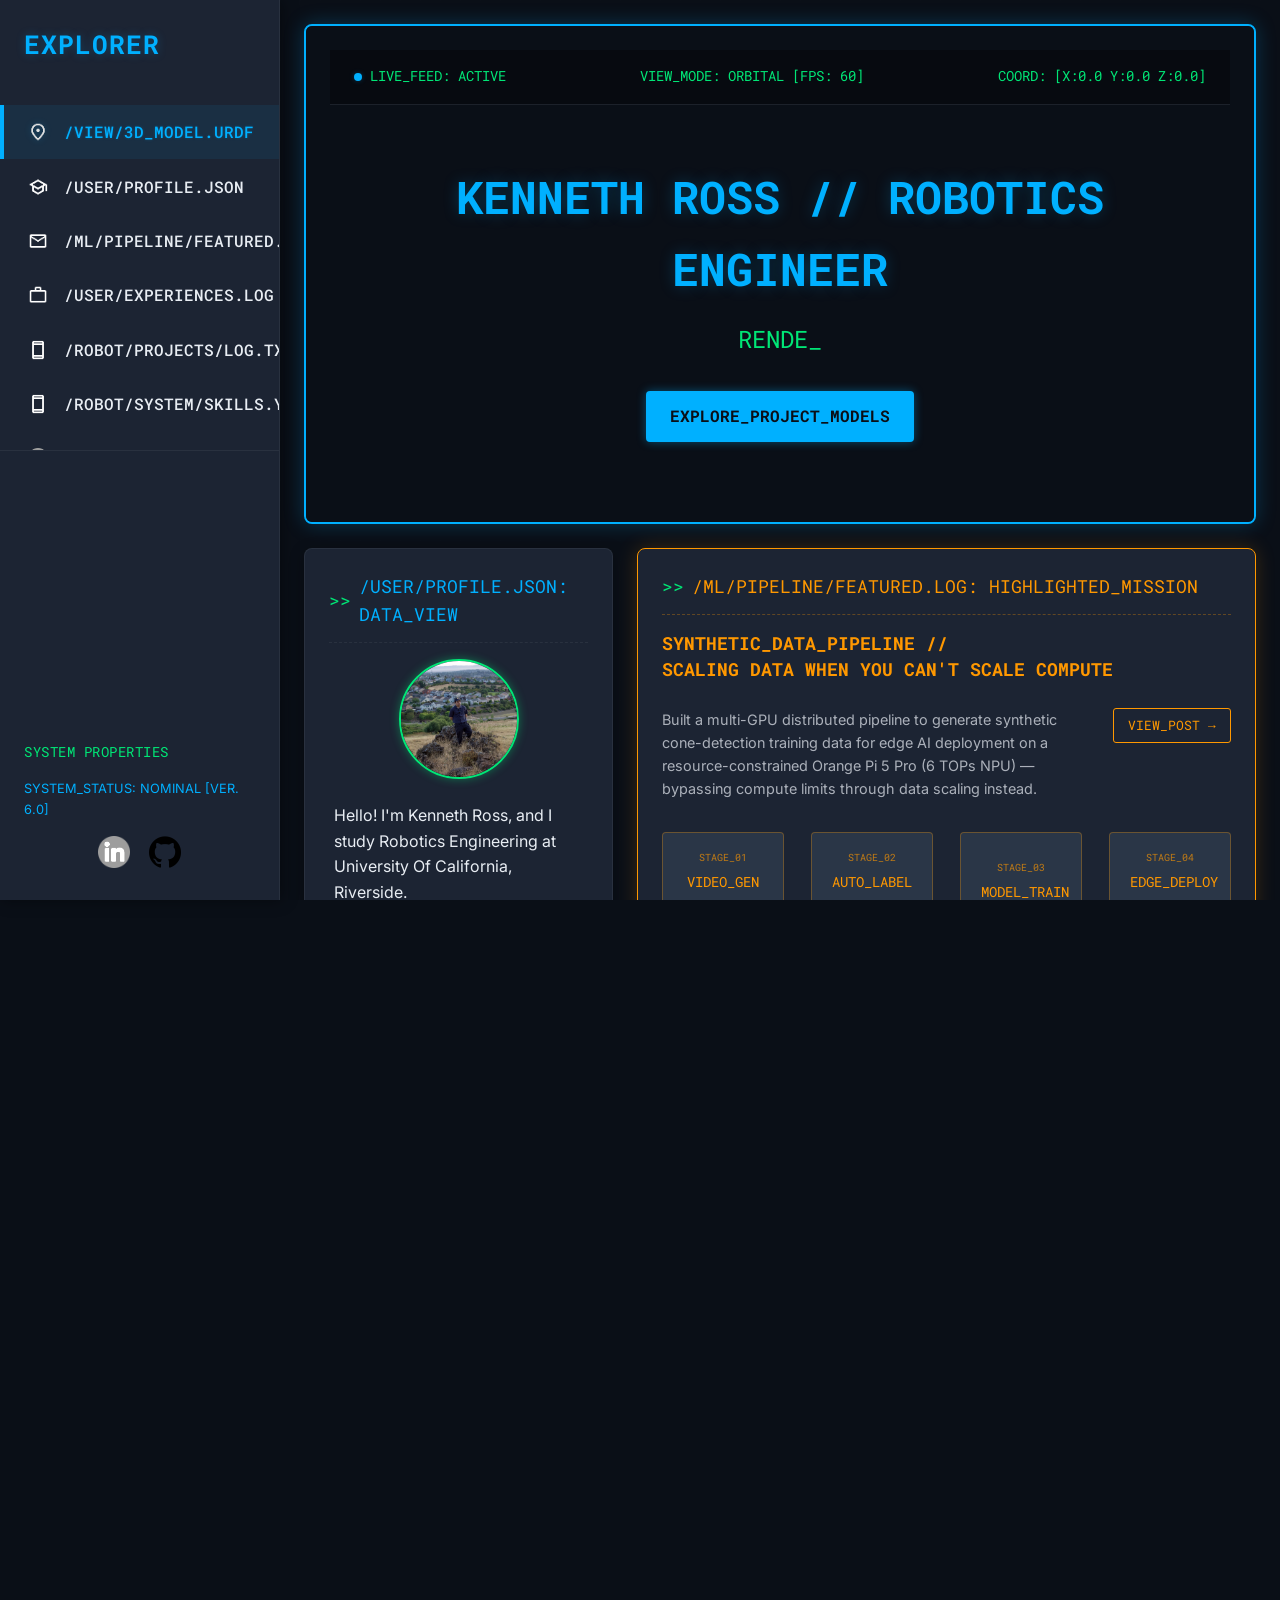
==== index.html @ e35c35bb "Added featured section" ====
<!DOCTYPE html>
<html lang="en">
<head>
    <meta charset="UTF-8">
    <meta name="viewport" content="width=device-width, initial-scale=1.0">
    <title>Kenneth Ross - Robotics Dashboard v7 (Refined Sidebar & Layout)</title>
    <link href="https://fonts.googleapis.com/css2?family=Inter:wght@300;400;500;600;700&family=Roboto+Mono:wght@400;700&display=swap" rel="stylesheet">
    <style>
        /* Modern CSS Reset */
        *, *::before, *::after {
            box-sizing: border-box;
            margin: 0;
            padding: 0;
        }

        /* Variables for Theme 7: Refined Robotics Visualization Dashboard */
        :root {
            --bg-primary: #0A0F17; /* Very dark blue-gray */
            --bg-secondary: #1C2433; /* Darker panel background */
            --bg-tertiary: #2A3647; /* Lighter panel background, for nested elements */
            --text-light: #E8EDF3; /* Off-white for general text */
            --accent-blue: #00B0FF; /* Bright blue for primary highlights (data, active) */
            --accent-green: #00E676; /* Bright green for secondary highlights (headers, links) */
            --accent-orange: #FF9800; /* Orange for warnings/attention */
            --border-color: rgba(61, 68, 80, 0.4); /* Subtle border */
            --shadow-glow-blue: rgba(0, 176, 255, 0.25); /* Blue glow for interactivity */
            --shadow-glow-green: rgba(0, 230, 118, 0.25); /* Green glow */
            --font-display: 'Roboto Mono', monospace;
            --font-body: 'Inter', sans-serif;
            --transition-speed: 0.3s ease-out;
        }

        html, body {
            margin: 0;
            padding: 0;
            height: 100%;
            overflow-x: hidden;
            scroll-behavior: smooth;
        }

        body {
            font-family: var(--font-body);
            line-height: 1.6;
            color: var(--text-light);
            background-color: var(--bg-primary);
            display: flex;
            min-height: 100vh;
            position: relative;
            font-size: 16px;
        }
        body::before { /* Background grid/noise */
            content: '';
            position: fixed;
            top: 0; left: 0; right: 0; bottom: 0;
            background-image:
                linear-gradient(to right, var(--border-color) 1px, transparent 1px),
                linear-gradient(to bottom, var(--border-color) 1px, transparent 1px);
            background-size: 20px 20px;
            opacity: 0.05;
            pointer-events: none;
            z-index: -1;
        }

        a {
            text-decoration: none;
            color: var(--accent-green); /* Links start green now */
            transition: var(--transition-speed);
        }

        a:hover {
            color: var(--accent-blue); /* Hover to blue */
            text-shadow: 0 0 5px var(--shadow-glow-blue);
        }

        /* Dashboard Layout */
        .dashboard-layout {
            display: grid;
            grid-template-columns: 280px 1fr; /* Sidebar fixed, main content flexible */
            grid-template-rows: 1fr;
            width: 100%;
            min-height: 100vh;
        }

        /* Sidebar - File Explorer / Navigation */
        .dashboard-sidebar {
            background-color: var(--bg-secondary);
            border-right: 1px solid var(--border-color);
            padding: 0;
            display: flex;
            flex-direction: column;
            position: fixed; /* Changed to fixed for persistence */
            top: 0;
            bottom: 0; /* Extends to full height */
            left: 0;
            width: 280px; /* Fixed width */
            z-index: 10;
            box-shadow: 2px 0 15px rgba(0,0,0,0.4);
        }

        .sidebar-section {
            padding: 1.5rem 0; /* Apply padding to sections */
            display: flex; /* Ensure inner content is also flex for vertical distribution */
            flex-direction: column;
        }

        .explorer-menu {
            flex: 1; /* Takes 50% height */
            overflow-y: auto; /* Allows scrolling for explorer content */
        }

        .properties-menu {
            flex: 1; /* Takes 50% height */
            overflow-y: auto; /* Allows scrolling for properties content */
            border-top: 1px solid var(--border-color); /* Separator between sections */
            justify-content: flex-end; /* Push content to bottom of its half */
        }


        .sidebar-header {
            text-align: left;
            margin-bottom: 2.5rem;
            padding: 0 1.5rem;
        }
        .sidebar-header .logo {
            font-family: var(--font-display);
            font-size: 1.6rem;
            font-weight: 700;
            color: var(--accent-blue); /* Logo is blue */
            text-shadow: 0 0 10px var(--shadow-glow-blue);
            letter-spacing: 1px;
            display: block;
        }

        .sidebar-nav ul {
            list-style: none;
            padding: 0;
            margin: 0;
        }
        .sidebar-nav a {
            display: flex;
            align-items: center;
            padding: 0.9rem 1.5rem;
            color: var(--text-light);
            font-family: var(--font-display); /* Use mono for file paths */
            font-weight: 500;
            border-left: 4px solid transparent;
            transition: var(--transition-speed);
            gap: 1rem;
            text-transform: uppercase;
        }
        .sidebar-nav a .icon {
            width: 20px;
            height: 20px;
            filter: grayscale(100%) brightness(1.5);
            transition: var(--transition-speed);
        }
        .sidebar-nav a:hover, .sidebar-nav a.active {
            background-color: rgba(0, 176, 255, 0.08); /* Blue background on active/hover */
            border-left-color: var(--accent-blue); /* Blue border */
            color: var(--accent-blue); /* Blue text */
            text-shadow: 0 0 3px var(--shadow-glow-blue);
        }
        .sidebar-nav a:hover .icon, .sidebar-nav a.active .icon {
            filter: grayscale(0%) brightness(1) drop-shadow(0 0 3px var(--shadow-glow-blue));
        }

        .properties-menu .menu-title {
            font-family: var(--font-display);
            font-size: 0.9rem;
            color: var(--accent-green);
            padding: 0 1.5rem 1rem;
            text-transform: uppercase;
            letter-spacing: 0.5px;
        }

        .properties-menu .status {
            font-size: 0.8rem;
            color: var(--accent-blue); /* Status blue */
            margin-bottom: 1rem;
            text-transform: uppercase;
            padding: 0 1.5rem;
        }
        .properties-menu .social-links {
            display: flex;
            justify-content: center;
            gap: 1.2rem;
        }
        .properties-menu .social-links img {
            width: 32px;
            height: 32px;
            filter: grayscale(100%) brightness(1.5);
            transition: var(--transition-speed);
        }
        .properties-menu .social-links a:hover img {
            filter: grayscale(0%) brightness(1.2) drop-shadow(0 0 5px var(--shadow-glow-blue));
            transform: scale(1.1);
        }

        /* Main Content Area - Visualization Panels */
        .dashboard-main {
            grid-column: 2 / -1;
            padding: 1.5rem;
            display: grid;
            gap: 1.5rem;
            grid-template-columns: 1fr; /* Flexible panel layout */
            align-content: start; /* Align content to the top */
        }

        .dashboard-main > .panel { /* Ensure all direct child panels span full width */
            grid-column: 1 / -1;
        }

        .panel {
            background-color: var(--bg-secondary);
            border: 1px solid var(--border-color);
            border-radius: 8px;
            padding: 1.5rem;
            box-shadow: 0 4px 15px rgba(0,0,0,0.3);
            position: relative;
            overflow: hidden;
            display: flex;
            flex-direction: column;
            opacity: 0; /* For scroll-in animation */
            transform: translateY(20px); /* For scroll-in animation */
            transition: opacity 0.6s var(--transition-speed), transform 0.6s var(--transition-speed);
        }
        .panel.visible {
            opacity: 1;
            transform: translateY(0);
        }

        .panel-header {
            font-family: var(--font-display);
            font-size: 1.1rem;
            color: var(--accent-blue); /* Panel headers are blue */
            margin-bottom: 1rem;
            border-bottom: 1px dashed var(--border-color);
            padding-bottom: 0.8rem;
            display: flex;
            align-items: center;
            gap: 0.5rem;
            text-transform: uppercase;
        }
        .panel-header::before {
            content: '>>'; /* Or some other symbol */
            color: var(--accent-green); /* Icon before header is green */
        }
        .project-grid-panel .panel-header {
            margin-bottom: 2.5rem; /* Larger bottom margin for active_missions */
        }

        /* 3D View Hero Panel */
        .hero-3d-view {
            grid-column: 1 / -1; /* Span full width */
            min-height: 500px;
            background-color: var(--bg-primary);
            border: 2px solid var(--accent-blue); /* Blue border for hero */
            box-shadow: 0 0 20px var(--shadow-glow-blue); /* Blue glow for hero */
            position: relative;
            display: flex;
            flex-direction: column;
            justify-content: space-between; /* Push controls to top/bottom */
            background-image: url('https://via.placeholder.com/1200x500/0A0F17/00B0FF?text=3D+ROBOT+MODEL+OR+POINT+CLOUD+VISUALIZATION'); /* Placeholder 3D image with blue accent */
            background-size: cover;
            background-position: center;
            overflow: hidden;
        }
        .hero-3d-view::before { /* Overlay to darken image */
            content: '';
            position: absolute;
            inset: 0;
            background: linear-gradient(to bottom, rgba(10,15,23,0.8), rgba(10,15,23,0.3), rgba(10,15,23,0.8));
            z-index: 1;
        }

        .view-controls {
            z-index: 2;
            display: flex;
            justify-content: space-between;
            flex-wrap: wrap;
            padding: 1rem 1.5rem;
            font-family: var(--font-display);
            color: var(--accent-green); /* View controls status text is green */
            font-size: 0.85rem;
            background-color: rgba(0,0,0,0.3);
            border-bottom: 1px solid var(--border-color);
        }
        .view-controls span {
            display: flex;
            align-items: center;
            gap: 0.5rem;
        }
        .view-controls .status-indicator {
            width: 8px;
            height: 8px;
            border-radius: 50%;
            background-color: var(--accent-blue); /* Status indicator dot is blue */
            box-shadow: 0 0 5px var(--shadow-glow-blue);
        }

        .view-main-area {
            z-index: 2;
            flex-grow: 1;
            display: flex;
            flex-direction: column;
            justify-content: center;
            align-items: center;
            text-align: center;
            padding: 0 2rem;
        }
        .view-main-area h1 {
            font-family: var(--font-display);
            font-size: 2.8rem;
            color: var(--accent-blue); /* Hero title is blue */
            margin-bottom: 1rem;
            text-shadow: 0 0 15px var(--shadow-glow-blue);
            overflow: hidden;
        }
        .view-main-area .typewriter-text {
            font-family: var(--font-display);
            font-size: 1.5rem;
            color: var(--accent-green); /* Typewriter text is green */
            min-height: 1.5em;
            display: inline-block;
            margin-bottom: 2rem;
        }
        .view-main-area .typewriter-text::after {
            content: '_';
            animation: blinkCaret 0.8s step-end infinite;
        }
        @keyframes blinkCaret {
            from, to { opacity: 1; }
            50% { opacity: 0; }
        }
        .view-main-area .cta-button {
            display: inline-block;
            padding: 0.8rem 1.5rem;
            background-color: var(--accent-blue); /* CTA button is blue */
            color: var(--bg-primary);
            border-radius: 4px;
            font-family: var(--font-display);
            font-weight: 700;
            transition: var(--transition-speed);
            box-shadow: 0 0 10px rgba(0, 176, 255, 0.4);
        }
        .view-main-area .cta-button:hover {
            background-color: var(--accent-green); /* CTA hover to green */
            color: var(--text-light);
            box-shadow: 0 0 15px var(--shadow-glow-green);
            transform: translateY(-3px);
        }

        /* About Panel & About Media Panel */
        .about-grid-container {
            grid-column: 1 / -1; /* Span full width for the container */
            display: grid;
            grid-template-columns: 1fr 2fr; /* Two columns */
            gap: 1.5rem;
        }

        #about {
            /* Revert width for about card */
            grid-column: auto;
        }
        #about .about-content {
            display: flex;
            flex-direction: column; /* Stack for responsive design */
            gap: 1.5rem;
            flex-grow: 1;
        }
        #about .about-text p {
            margin-bottom: 0.8rem;
            margin-left: 0.3rem;
            margin-right: 0.3rem;
            color: var(--text-light);
        }
        #about .profile-image-container {
            width: 120px;
            height: 120px;
            border-radius: 50%;
            overflow: hidden;
            border: 2px solid var(--accent-green); /* Profile image border green */
            box-shadow: 0 0 10px rgba(0, 230, 118, 0.4); /* Profile image shadow green */
            margin: 0 auto; /* Center image */
            flex-shrink: 0;
        }
        #about .profile-image-container img {
            width: 100%;
            height: 100%;
            object-fit: cover;
            filter: grayscale(20%);
        }



        /* Projects Panel */
        .project-grid-panel {
            grid-column: 1 / -1; /* Span full width */
            padding-bottom: 0; /* Adjust for internal padding of cards */
        }
        .projects-grid {
            display: grid;
            grid-template-columns: repeat(auto-fit, minmax(280px, 1fr));
            gap: 1rem;
            flex-grow: 1;
        }
        .project-card {
            background-color: var(--bg-tertiary);
            border: 1px solid var(--border-color);
            border-radius: 6px;
            overflow: hidden;
            transition: var(--transition-speed);
            box-shadow: 0 2px 10px rgba(0,0,0,0.2);
            display: flex;
            flex-direction: column;
        }
        .project-card:hover {
            border-color: var(--accent-blue); /* Project card hover border blue */
            box-shadow: 0 0 12px var(--shadow-glow-blue); /* Project card hover shadow blue */
            transform: translateY(-4px);
            background-color: rgba(0, 176, 255, 0.05); /* Project card hover bg blue */
        }
        .project-card-image {
            height: 160px;
            overflow: hidden;
            border-bottom: 1px solid var(--border-color);
        }
        .project-card-image img {
            width: 100%;
            height: 100%;
            object-fit: cover;
            filter: brightness(80%) grayscale(60%);
            transition: var(--transition-speed);
        }
        .project-card:hover .project-card-image img {
            filter: brightness(100%) grayscale(0%);
            transform: scale(1.08);
        }
        .project-card-info {
            padding: 1rem;
            flex-grow: 1;
            display: flex;
            flex-direction: column;
        }
        .project-card-info h3 {
            font-family: var(--font-display);
            font-size: 1rem;
            color: var(--accent-blue); /* Project card title blue */
            margin-bottom: 0.4rem;
        }
        .project-card-info h4 {
            font-size: 0.8rem;
            color: var(--accent-green); /* Project card subtitle green */
            margin-bottom: 0.8rem;
        }
        .project-card-info p {
            font-size: 0.9rem;
            color: var(--text-light);
            flex-grow: 1;
            margin-bottom: 1rem;
        }
        .project-card-link {
            font-family: var(--font-display);
            color: var(--accent-blue); /* Project card link blue */
            align-self: flex-start;
            display: flex;
            align-items: center;
            gap: 0.3em;
            font-size: 0.9rem;
        }
        .project-card-link::after {
            content: '>';
            opacity: 0;
            transition: var(--transition-speed);
        }
        .project-card-link:hover::after {
            opacity: 1;
            transform: translateX(3px);
        }

        /* Skills Panel */
        .skills-grid {
            display: grid;
            grid-template-columns: repeat(auto-fit, minmax(90px, 1fr));
            gap: 0.8rem;
            justify-items: center;
            text-align: center;
        }
        .skill-widget {
            background-color: var(--bg-tertiary);
            border: 1px solid var(--border-color);
            border-radius: 5px;
            padding: 0.8rem 0.5rem;
            transition: var(--transition-speed);
            display: flex;
            flex-direction: column;
            align-items: center;
            justify-content: center;
            width: 100%;
            height: 100px;
        }
        .skill-widget:hover {
            border-color: var(--accent-blue); /* Skill widget hover border blue */
            box-shadow: 0 0 8px var(--shadow-glow-blue); /* Skill widget hover shadow blue */
            transform: translateY(-2px);
            background-color: rgba(0, 176, 255, 0.05); /* Skill widget hover bg blue */
        }
        .skill-widget-icon {
            width: 45px;
            height: 45px;
            object-fit: contain;
            filter: grayscale(80%) brightness(1.5);
            transition: var(--transition-speed);
            margin-bottom: 0.4rem;
        }
        .skill-widget:hover .skill-widget-icon {
            filter: grayscale(0%) brightness(1) drop-shadow(0 0 4px var(--shadow-glow-blue));
            transform: scale(1.1);
        }
        .skill-widget-name {
            font-family: var(--font-display);
            font-size: 0.75rem;
            color: var(--text-light);
            white-space: nowrap;
            overflow: hidden;
            text-overflow: ellipsis;
        }
        .skill-widget:hover .skill-widget-name {
            color: var(--accent-blue); /* Skill widget name blue */
        }

        /* Experiences Section */
        #experiences ul {
            list-style: none;
            padding-left: 1.5rem; /* Indent for list items */
        }
        #experiences li {
            margin-bottom: 1rem;
            position: relative;
            color: var(--text-light);
        }
        #experiences li::before {
            content: '-';
            color: var(--accent-green);
            position: absolute;
            left: -1.5rem;
        }
        #experiences h3 {
            font-family: var(--font-display);
            color: var(--accent-blue);
            font-size: 1rem;
            margin-bottom: 0.2rem;
        }
        #experiences h4 {
            font-family: var(--font-body);
            color: var(--accent-green);
            font-size: 0.9rem;
            font-weight: 500;
            margin-bottom: 0.5rem;
        }
        #experiences p {
            font-size: 0.9rem;
        }


        /* Contact Panel */
        .contact-info-panel {
            grid-column: 1 / -1; /* Span full width */
        }
        .contact-data-grid {
            display: grid;
            grid-template-columns: repeat(auto-fit, minmax(280px, 1fr));
            gap: 1.5rem;
        }
        .contact-data-block {
            background-color: var(--bg-tertiary);
            border: 1px solid var(--border-color);
            border-radius: 6px;
            padding: 1.2rem;
            transition: var(--transition-speed);
        }
        .contact-data-block:hover {
            border-color: var(--accent-green); /* Contact data block hover border green */
            box-shadow: 0 0 10px var(--shadow-glow-green); /* Contact data block hover shadow green */
            transform: translateY(-2px);
            background-color: rgba(0, 230, 118, 0.05); /* Contact data block hover bg green */
        }
        .contact-data-block h3 {
            font-family: var(--font-display);
            color: var(--accent-green); /* Contact data block title green */
            margin-bottom: 1rem;
            font-size: 1rem;
        }
        .contact-data-block p {
            display: flex;
            align-items: center;
            gap: 0.8rem;
            margin-bottom: 0.6rem;
            font-size: 0.9rem;
            color: var(--text-light);
        }
        .contact-data-block p img {
            width: 18px;
            height: 18px;
            filter: grayscale(100%) brightness(1.8);
        }
        .contact-data-block a {
            color: var(--accent-blue); /* Contact data block link blue */
        }
        .contact-data-block a:hover {
            color: var(--accent-green); /* Contact data block link hover green */
        }

        /* Featured ML Pipeline Section */
        .featured-panel {
            border-color: var(--accent-orange);
            box-shadow: 0 0 20px rgba(255, 152, 0, 0.2);
        }
        .featured-panel .panel-header {
            color: var(--accent-orange);
            border-bottom-color: rgba(255, 152, 0, 0.3);
        }
        .featured-headline {
            display: flex;
            justify-content: space-between;
            align-items: flex-start;
            gap: 1.5rem;
            margin-bottom: 2rem;
            flex-wrap: wrap;
        }
        .featured-headline h2 {
            font-family: var(--font-display);
            color: var(--accent-orange);
            font-size: 1.1rem;
            line-height: 1.5;
            flex: 1;
            min-width: 200px;
        }
        .featured-headline p {
            font-size: 0.9rem;
            color: rgba(232, 237, 243, 0.7);
            flex: 2;
            min-width: 200px;
        }
        .featured-link {
            font-family: var(--font-display);
            font-size: 0.8rem;
            color: var(--accent-orange);
            border: 1px solid var(--accent-orange);
            padding: 0.4rem 0.9rem;
            border-radius: 3px;
            white-space: nowrap;
            align-self: flex-start;
            transition: var(--transition-speed);
        }
        .featured-link:hover {
            background-color: rgba(255, 152, 0, 0.1);
            color: var(--accent-orange);
            box-shadow: 0 0 8px rgba(255, 152, 0, 0.4);
            text-shadow: none;
        }
        .pipeline-stages {
            display: flex;
            align-items: stretch;
            gap: 0;
            margin-bottom: 2rem;
            overflow-x: auto;
            padding-bottom: 0.5rem;
        }
        .pipeline-stage {
            background-color: var(--bg-tertiary);
            border: 1px solid rgba(255, 152, 0, 0.3);
            border-radius: 4px;
            padding: 1rem 1.2rem;
            flex: 1;
            min-width: 120px;
            text-align: center;
            display: flex;
            flex-direction: column;
            justify-content: center;
        }
        .pipeline-arrow {
            display: flex;
            align-items: center;
        }
        .pipeline-stage-id {
            font-family: var(--font-display);
            font-size: 0.65rem;
            color: var(--accent-orange);
            opacity: 0.7;
            display: block;
            margin-bottom: 0.4rem;
        }
        .pipeline-stage-name {
            font-family: var(--font-display);
            font-size: 0.85rem;
            color: var(--accent-orange);
            display: block;
            margin-bottom: 0.3rem;
        }
        .pipeline-stage-sub {
            font-size: 0.75rem;
            color: rgba(232, 237, 243, 0.55);
        }
        .pipeline-arrow {
            font-family: var(--font-display);
            color: rgba(255, 152, 0, 0.4);
            font-size: 1.2rem;
            padding: 0 0.5rem;
            flex-shrink: 0;
            align-self: center;
        }
        .benchmark-card-image {
            width: 100%;
            aspect-ratio: 16 / 9;
            background-color: var(--bg-primary);
            border: 1px dashed rgba(255, 152, 0, 0.25);
            border-radius: 3px;
            overflow: hidden;
            margin-bottom: 1rem;
            display: flex;
            align-items: center;
            justify-content: center;
        }
        .benchmark-card-image img {
            width: 100%;
            height: 100%;
            object-fit: cover;
        }
        .benchmark-card-image .img-placeholder {
            font-family: var(--font-display);
            font-size: 0.7rem;
            color: rgba(255, 152, 0, 0.3);
        }
        .featured-media {
            margin-top: 1.5rem;
            margin-bottom: 1.5rem;
            border: 1px solid rgba(255, 152, 0, 0.3);
            border-radius: 4px;
            overflow: hidden;
            background-color: var(--bg-primary);
            display: flex;
            align-items: center;
            justify-content: center;
            aspect-ratio: 16 / 9;
        }
        .featured-media img {
            width: 100%;
            height: 100%;
            object-fit: cover;
        }
        .featured-media .img-placeholder {
            font-family: var(--font-display);
            font-size: 0.75rem;
            color: rgba(255, 152, 0, 0.3);
        }
        .benchmark-grid {
            display: grid;
            grid-template-columns: 1fr 1fr;
            gap: 1rem;
        }
        .benchmark-card {
            background-color: var(--bg-tertiary);
            border: 1px solid var(--border-color);
            border-radius: 4px;
            padding: 1.2rem;
        }
        .benchmark-card h4 {
            font-family: var(--font-display);
            font-size: 0.8rem;
            color: var(--accent-green);
            margin-bottom: 1rem;
            padding-bottom: 0.5rem;
            border-bottom: 1px solid var(--border-color);
        }
        .benchmark-stat {
            display: flex;
            justify-content: space-between;
            align-items: center;
            margin-bottom: 0.5rem;
            font-size: 0.85rem;
        }
        .benchmark-stat-label {
            color: rgba(232, 237, 243, 0.6);
            font-size: 0.8rem;
        }
        .benchmark-stat-value {
            font-family: var(--font-display);
            color: var(--accent-blue);
            font-size: 0.85rem;
        }
        .benchmark-stat-value.improved {
            color: var(--accent-green);
        }

        /* Responsive */
        @media (max-width: 992px) {
            .dashboard-layout {
                grid-template-columns: 1fr; /* Stack sidebar and main content */
            }
            .dashboard-sidebar {
                position: relative; /* Revert to relative for small screens */
                height: auto;
                width: 100%;
                border-right: none;
                border-bottom: 1px solid var(--border-color);
                box-shadow: 0 2px 10px rgba(0,0,0,0.3);
                overflow-y: hidden;
            }
            .dashboard-main {
                margin-left: 0; /* Remove offset */
                padding: 1rem;
                grid-template-columns: 1fr; /* Single column for panels */
            }
            .explorer-menu, .properties-menu {
                flex: none; /* Remove flex sizing */
                overflow-y: visible; /* Allow scrolling to propagate to body */
                height: auto;
            }
            .properties-menu {
                border-top: none; /* Remove border when stacked horizontally */
            }

            .sidebar-nav ul {
                display: flex;
                flex-wrap: wrap;
                justify-content: center;
                gap: 0.5rem;
            }
            .sidebar-nav a {
                border-left: none;
                border-bottom: 4px solid transparent;
                padding: 0.7rem 1rem;
            }
            .sidebar-nav a:hover, .sidebar-nav a.active {
                border-left-color: transparent;
                border-bottom-color: var(--accent-blue); /* Blue border on active/hover for responsive */
            }
            .sidebar-header {
                margin-bottom: 1rem;
            }
            .properties-menu {
                padding-top: 0;
            }
            .properties-menu .menu-title {
                display: none; /* Hide title if it clutters */
            }
            .properties-menu .status {
                margin-bottom: 0.5rem;
            }


            .hero-3d-view h1 {
                font-size: 2rem;
            }
            .hero-3d-view .typewriter-text {
                font-size: 1.2rem;
            }
            .project-grid-panel, .contact-info-panel, .about-grid-container {
                grid-column: auto; /* Reset span for small screens */
                grid-template-columns: 1fr; /* Stack columns within about-grid-container */
            }
        }
        @media (max-width: 576px) {
            body {
                font-size: 14px;
            }
            .sidebar-header .logo {
                font-size: 1.4rem;
            }
            .sidebar-nav a {
                font-size: 0.9rem;
                gap: 0.5rem;
            }
            .sidebar-nav a .icon {
                width: 18px;
                height: 18px;
            }
            .hero-3d-view h1 {
                font-size: 1.8rem;
            }
            .hero-3d-view .typewriter-text {
                font-size: 1rem;
            }
            .hero-3d-view .cta-button {
                padding: 0.7rem 1.2rem;
                font-size: 0.9rem;
            }
            .skills-grid {
                grid-template-columns: repeat(auto-fit, minmax(70px, 1fr));
            }
            .skill-widget {
                height: 80px;
                padding: 0.5rem;
            }
            .skill-widget-icon {
                width: 35px;
                height: 35px;
            }
            .skill-widget-name {
                font-size: 0.7rem;
            }
        }
    </style>
</head>
<body>
    <div class="dashboard-layout">
        <aside class="dashboard-sidebar">
            <div class="sidebar-section explorer-menu">
                <div class="sidebar-header">
                    <span class="logo">EXPLORER</span>
                </div>
                <nav class="sidebar-nav">
                    <ul>
                        <li><a href="#overview"><img src="public/icon_location.png" alt="Overview Icon" class="icon">/VIEW/3D_MODEL.URDF</a></li>
                        <li><a href="#about"><img src="public/icon_education.png" alt="Profile Icon" class="icon">/USER/PROFILE.JSON</a></li>
                        <li><a href="#featured"><img src="public/icon_email.png" alt="Featured Icon" class="icon">/ML/PIPELINE/FEATURED.LOG</a></li>
                        <li><a href="#experiences"><img src="public/work_24dp_E3E3E3_FILL0_wght400_GRAD0_opsz24.png" alt="Experiences Icon" class="icon">/USER/EXPERIENCES.LOG</a></li>
                        <li><a href="#projects"><img src="public/icon_phone.png" alt="Projects Icon" class="icon">/ROBOT/PROJECTS/LOG.TXT</a></li>
                        <li><a href="#skills"><img src="public/icon_phone.png" alt="Skills Icon" class="icon">/ROBOT/SYSTEM/SKILLS.YAML</a></li>
                        <li><a href="#contact"><img src="public/logo_linkedin.png" alt="Contact Icon" class="icon">/USER/CONTACT.CFG</a></li>
                    </ul>
                </nav>
            </div>
            <div class="sidebar-section properties-menu">
                <div class="menu-title">System Properties</div>
                <div class="status">SYSTEM_STATUS: NOMINAL [VER. 6.0]</div>
                <div class="social-links">
                    <a href="https://www.linkedin.com/in/kennethsross/" target="_blank" rel="noopener noreferrer">
                        <img src="public/logo_linkedin.png" alt="LinkedIn">
                    </a>
                    <a href="https://github.com/Kenneth-Ross" target="_blank" rel="noopener noreferrer">
                        <img src="public/logo_github.png" alt="GitHub">
                    </a>
                </div>
            </div>
        </aside>

        <main class="dashboard-main">
            <section id="overview" class="panel hero-3d-view">
                <div class="view-controls">
                    <span><span class="status-indicator"></span>LIVE_FEED: ACTIVE</span>
                    <span>VIEW_MODE: ORBITAL [FPS: 60]</span>
                    <span>COORD: [X:0.0 Y:0.0 Z:0.0]</span>
                </div>
                <div class="view-main-area">
                    <h1>KENNETH ROSS // ROBOTICS ENGINEER</h1>
                    <div class="typewriter-text">INITIALIZING 3D SENSOR STREAM...</div>
                    <a href="#projects" class="cta-button">EXPLORE_PROJECT_MODELS</a>
                </div>
            </section>

            <div class="about-grid-container">
                <section id="about" class="panel">
                    <div class="panel-header">/USER/PROFILE.JSON: DATA_VIEW</div>
                    <div class="about-content">
                        <div class="profile-image-container">
                            <img src="public/headshot.jpeg" alt="Kenneth Ross">
                        </div>
                        <div class="about-text">
                            <p>
                                Hello! I'm Kenneth Ross, and I study Robotics Engineering at University Of California, Riverside.
                            </p>
                            <p>
                                I am the newest Systems Lead at Highlander Racing Autonomous, and have previously done a Mixed Reality Full-Stack Software Internship. 
                                I approach every project with total ownership; between hardware integration, or generative ML pipelines; I've built it end to end.
                            </p>
                            <p>
                                As a Robotics student; my expertise lies in high-level systems design. 
                                Recently, I've been working with synthetic data ML pipelines and autonomous vehicle control systems.
                            </p>
                                
                            <p> 
                                I'm driven by challenges and high-level design. Let's talk.
                            </p>
                        </div>
                    </div>
                </section>
                <section id="featured" class="panel featured-panel">
                    <div class="panel-header">/ML/PIPELINE/FEATURED.LOG: HIGHLIGHTED_MISSION</div>
                    <div class="featured-headline">
                        <div>
                            <h2>SYNTHETIC_DATA_PIPELINE //<br>SCALING DATA WHEN YOU CAN'T SCALE COMPUTE</h2>
                        </div>
                        <p>Built a multi-GPU distributed pipeline to generate synthetic cone-detection training data for edge AI deployment on a resource-constrained Orange Pi 5 Pro (6 TOPs NPU) — bypassing compute limits through data scaling instead.</p>
                        <a href="https://www.linkedin.com/feed/update/urn:li:activity:7430875596823584768/" target="_blank" rel="noopener noreferrer" class="featured-link">VIEW_POST →</a>
                    </div>
                    <div class="pipeline-stages">
                        <div class="pipeline-stage">
                            <span class="pipeline-stage-id">STAGE_01</span>
                            <span class="pipeline-stage-name">VIDEO_GEN</span>
                            <span class="pipeline-stage-sub">Wan2.2-14B<br>Randomized edge-case prompts</span>
                        </div>
                        <div class="pipeline-arrow">→</div>
                        <div class="pipeline-stage">
                            <span class="pipeline-stage-id">STAGE_02</span>
                            <span class="pipeline-stage-name">AUTO_LABEL</span>
                            <span class="pipeline-stage-sub">Meta SAM3<br>Automated cone segmentation</span>
                        </div>
                        <div class="pipeline-arrow">→</div>
                        <div class="pipeline-stage">
                            <span class="pipeline-stage-id">STAGE_03</span>
                            <span class="pipeline-stage-name">MODEL_TRAIN</span>
                            <span class="pipeline-stage-sub">YOLOv11n<br>Dual RTX A5000 GPUs</span>
                        </div>
                        <div class="pipeline-arrow">→</div>
                        <div class="pipeline-stage">
                            <span class="pipeline-stage-id">STAGE_04</span>
                            <span class="pipeline-stage-name">EDGE_DEPLOY</span>
                            <span class="pipeline-stage-sub">Rockchip NPU<br>Orange Pi 5 Pro</span>
                        </div>
                    </div>
                    <div class="benchmark-grid">
                        <div class="benchmark-card">
                            <h4>DATASET_A: 15_VIDEOS [~8HR COMPUTE]</h4>
                            <div class="benchmark-card-image">
                                <img src="public/output_rkopt_15.jpg" alt="Dataset A - 15 Video Model Output">
                            </div>
                            <div class="benchmark-stat">
                                <span class="benchmark-stat-label">INFERENCE_TIME</span>
                                <span class="benchmark-stat-value">52ms (~19 FPS)</span>
                            </div>
                            <div class="benchmark-stat">
                                <span class="benchmark-stat-label">DETECTIONS</span>
                                <span class="benchmark-stat-value">86</span>
                            </div>
                            <div class="benchmark-stat">
                                <span class="benchmark-stat-label">BBOX_ACCURACY</span>
                                <span class="benchmark-stat-value">BASELINE</span>
                            </div>
                        </div>
                        <div class="benchmark-card">
                            <h4>DATASET_B: 100_VIDEOS [50+HR COMPUTE]</h4>
                            <div class="benchmark-card-image">
                                <img src="public/output_rkopt_100.jpg" alt="Dataset B - 100 Video Model Output">
                            </div>
                            <div class="benchmark-stat">
                                <span class="benchmark-stat-label">INFERENCE_TIME</span>
                                <span class="benchmark-stat-value improved">47.1ms (~21 FPS)</span>
                            </div>
                            <div class="benchmark-stat">
                                <span class="benchmark-stat-label">DETECTIONS</span>
                                <span class="benchmark-stat-value">78</span>
                            </div>
                            <div class="benchmark-stat">
                                <span class="benchmark-stat-label">BBOX_ACCURACY</span>
                                <span class="benchmark-stat-value improved">IMPROVED ↑</span>
                            </div>
                        </div>
                    </div>
                    <div class="featured-media">
                        <img src="public/linkedin_post_two.gif" alt="Synthetic Data Pipeline Demo">
                    </div>
                </section>
            </div>

            <section id="experiences" class="panel project-grid-panel">
                <div class="panel-header">/USER/EXPERIENCES.LOG: WORK_AND_PROJECTS</div>
                <div class="experience-list">
                    <ul>
                        <li>
                            <h3>8i | Volumetric Video Capture - Internship</h3>
                            <h4>XR Full-Stack Software Intern (Jul 2025-Sep 2025)</h4>
                            <ul>
                                <li>Analyzed logs and Docker orchestration within AWS product to reverse engineer pipeline and states of different files to expose and diagnose root issues in our processing and compute pipeline.</li>
                                <li>Developed, tested, and shipped timestamp integration for proprietary file formats for synchronization debugging with minimal architectural impact, writing in C++, building in Docker; created scrappy testing tools like a mock server for network commands in Python for test driven development.</li>
                                <li>Collaborated on migration of our sole production build pipeline to a stable, isolated development environment. Virtualized the production server on Proxmox to create a breakable developer clone, implementing version control and automated backup protocols to safeguard production integrity.</li>
                            </ul>
                        </li>
                        <li>
                            <h3>Highlander Racing - Formula SAE</h3>
                            <h4>Autonomous Systems Engineer (Jan 2026-Current)</h4>
                            <ul>
                                <li>Owned the creation of a Synthetic Data Training Pipeline using multi-GPU distributed compute; using WanAI video generation; utilized randomized prompting to produce edge-case driving scenarios, integrated Meta SAM3 for labeling cones, and exported YOLO models for deployment on the Orange Pi's Rockchip NPU.</li>
                                <li>Designing the Autonomous GNC architecture, designing a custom Control Board PCB in Altium to manage high-to-low power step-down and distribute Edge Compute commands via serial, remote commands via ESP-NOW; interfaced a master ESP32 to command a steering CNC motor, braking linear actuator, and digital throttle potentiometer; aiming for low latency, modularity, and rules compliance.</li>
                                <li>Developing the autonomous software stack, architecting a modular ROS system for sensor fusion (IMU, Odometry, vSLAM) and YOLO-based perception; utilized Gazebo for Software-in-the-Loop testing and Foxglove for real-time observability.</li>
                                <li>Responsible for orchestrating and managing project deliverables and timelines for Mechanical, Software, and Electrical Associate Engineers to deliver on the overall vision and architecture of the Autonomous Kart.</li>
                            </ul>
                            <div style="margin-top: 1rem;"></div>
                            <h4 style="color: var(--accent-green);">Autonomous Associate Engineer (Nov 2024-Jan 2026)</h4>
                            <ul>
                                <li>Developed and owned a 3D printer observer Discord application to provide real-time manufacturing oversight via Node.js, MQTT, and FTP, integrating Gemini as a multimodal image-to-confidence inference to automate failure detection; this system enabled immediate error response.</li>
                                <li>Responsible for the mechanical design for our Braking Linear Actuator designed in Solidworks, reverse engineering mounting points on our kart's chassis, and printed on various BambuLab 3D Printers.</li>
                            </ul>
                        </li>
                        <li>
                            <h3>2024 KidWind World Competition</h3>
                            <h4>Design Lead (Sep 2023-May 2024)</h4>
                            <ul>
                                <li>Recipient of the 2024 World Judges Award and 3rd Place Winner of the World Simulation Challenge.</li>
                                <li>Owned the entire CAD assembly of our Wind Turbine housing, gearbox, and Wind Turbine blades; designed in Fusion 360.</li>
                            </ul>
                        </li>
                        <li>
                            <h3>Roblox Freelance Game Developer</h3>
                            <h4>(Jan 2020-Present)</h4>
                            <ul>
                                <li>Designed and implemented core game architecture and systems, including Combat AI and weapons management. Contributed to open-source projects and led the development of a custom fork of an open-source weapons system.</li>
                            </ul>
                        </li>
                    </ul>
                </div>
            </section>


            <section id="projects" class="panel project-grid-panel">
                <div class="panel-header">/ROBOT/PROJECTS/LOG.TXT: ACTIVE_MISSIONS</div>
                <div class="projects-grid">
                    <div class="project-card">
                        <div class="project-card-image">
                            <img src="public/project_nfc.gif" alt="NFC Tag Tool Tracker">
                        </div>
                        <div class="project-card-info">
                            <h3>NFC Tag Tool Tracker</h3>
                            <h4>PROJECT_ID: HLR_PM_001</h4>
                            <p>Developed a tool tracking system using NFC tags, pre-filled forms, and a Google Sheet to keep track of the last user and time of a tool. This instantly improved tool retention and organization.</p>
                            <a href="#" class="project-card-link">VIEW_DATA</a>
                        </div>
                    </div>
                    <div class="project-card">
                        <div class="project-card-image">
                            <img src="public/project_discordapp.gif" alt="BambuLab Printer Discord Application">
                        </div>
                        <div class="project-card-info">
                            <h3>BambuLab Printer Discord Application</h3>
                            <h4>PROJECT_ID: HLR_IT_002</h4>
                            <p>Implemented a Discord Application that improves manufacturing oversight by allowing team members to view current print jobs through live updates, slash command invocation, and automated print failure detection.</p>
                            <a href="#" class="project-card-link">VIEW_DATA</a>
                        </div>
                    </div>
                    <div class="project-card">
                        <div class="project-card-image">
                            <img src="public/project_autonomous_brakes.png" alt="Autonomous Braking Control System">
                        </div>
                        <div class="project-card-info">
                            <h3>Autonomous Braking Control System</h3>
                            <h4>PROJECT_ID: HLR_FSAE_003</h4>
                            <p>Owned full responsibility of Highlander Racing's Autonomous Braking Control System and Mounts. Integrating Radio Control, P.I.D, and Command Line Interface.</p>
                            <a href="#" class="project-card-link">VIEW_DATA</a>
                        </div>
                    </div>
                    <div class="project-card">
                        <div class="project-card-image">
                            <img src="public/project_roboticarm.jpeg" alt="Robotic Arm">
                        </div>
                        <div class="project-card-info">
                            <h3>Robotic Arm</h3>
                            <h4>PROJECT_ID: PERSONAL_004</h4>
                            <p>Further developed CAD ability on Fusion 360 on a systems level project, 3D printing optimizations, and motor control Arduino Integration.</p>
                            <a href="#" class="project-card-link">VIEW_DATA</a>
                        </div>
                    </div>
                    <div class="project-card">
                        <div class="project-card-image">
                            <img src="public/project_kidwind.jpeg" alt="KidWind Energy Competition">
                        </div>
                        <div class="project-card-info">
                            <h3>KidWind Energy Competition</h3>
                            <h4>PROJECT_ID: COMPETITION_005</h4>
                            <p>Led mechanical design for wind turbine blades, gearbox, and chassis. Raised $2500+ dollars through crowdsourcing under extreme budget constraints.</p>
                            <a href="#" class="project-card-link">VIEW_DATA</a>
                        </div>
                    </div>
                    <div class="project-card">
                        <div class="project-card-image">
                            <img src="/api/placeholder/400/320" alt="Roblox Game Development Placeholder">
                        </div>
                        <div class="project-card-info">
                            <h3>Roblox Game Development</h3>
                            <h4>PROJECT_ID: FREELANCE_006</h4>
                            <p>Designed and implemented core game architecture and systems, including Combat AI and weapons management. Contributed to open-source projects and led the development of a custom fork of an open-source weapons system.</p>
                            <a href="#" class="project-card-link">VIEW_DATA</a>
                        </div>
                    </div>
                </div>
            </section>

            <section id="skills" class="panel">
                <div class="panel-header">/ROBOT/SYSTEM/SKILLS.YAML: COMPONENT_LIST</div>
                <div class="skills-grid">
                    <div class="skill-widget">
                        <img src="public/skill_solidworks.png" alt="SolidWorks" class="skill-widget-icon">
                        <span class="skill-widget-name">SolidWorks</span>
                    </div>
                    <div class="skill-widget">
                        <img src="public/skill_fusion360.png" alt="Fusion 360" class="skill-widget-icon">
                        <span class="skill-widget-name">Fusion 360</span>
                    </div>
                    <div class="skill-widget">
                        <img src="public/skill_blender.png" alt="Blender" class="skill-widget-icon">
                        <span class="skill-widget-name">Blender</span>
                    </div>
                    <div class="skill-widget">
                        <img src="public/skill_arduino.png" alt="Arduino" class="skill-widget-icon">
                        <span class="skill-widget-name">Arduino</span>
                    </div>
                    <div class="skill-widget">
                        <img src="public/skill_cpp.png" alt="C++" class="skill-widget-icon">
                        <span class="skill-widget-name">C++</span>
                    </div>
                    <div class="skill-widget">
                        <img src="public/skill_nodejs.png" alt="NodeJS" class="skill-widget-icon">
                        <span class="skill-widget-name">NodeJS</span>
                    </div>
                    <div class="skill-widget">
                        <img src="public/skill_matlab.png" alt="MATLAB" class="skill-widget-icon">
                        <span class="skill-widget-name">MATLAB</span>
                    </div>
                </div>
            </section>

            <section id="contact" class="panel contact-info-panel">
                <div class="panel-header">/USER/CONTACT.CFG: CONNECTION_DATA</div>
                <div class="contact-data-grid">
                    <div class="contact-data-block">
                        <h3>USER_LOCATION_DATA</h3>
                        <p><img src="public/icon_location.png" alt="Location"> Current: Bay Area, CA</p>
                        <p><img src="public/icon_education.png" alt="Education"> School: U.C Riverside</p>
                    </div>
                    <div class="contact-data-block">
                        <h3>NETWORK_IDENTIFIERS</h3>
                        <p><img src="public/logo_linkedin.png" alt="LinkedIn"><a href="https://www.linkedin.com/in/kennethsross/" target="_blank" rel="noopener noreferrer"> LINKEDIN_PROFILE</a></p>
                        <p><img src="public/logo_github.png" alt="GitHub"><a href="https://github.com/Kenneth-Ross" target="_blank" rel="noopener noreferrer"> GITHUB_REPO</a></p>
                    </div>
                </div>
            </section>
        </main>
    </div>

    <script>
        document.addEventListener('DOMContentLoaded', function() {
            const navLinks = document.querySelectorAll('.sidebar-nav a');
            const typewriterElement = document.querySelector('.hero-3d-view .typewriter-text');
            const roles = [
                "RENDERING ROBOT STATE",
                "VISUALIZING SENSOR INPUT",
                "SIMULATING PATH PLANNING",
                "DEBUGGING SYSTEM ALGORITHMS"
            ];
            let currentRoleIndex = 0;
            let currentText = '';
            let isDeleting = false;
            const typingSpeed = 80;
            const deletingSpeed = 40;
            const pauseTime = 1800;

            function typeWriterEffect() {
                if (!typewriterElement) return;

                const role = roles[currentRoleIndex];
                let speed = isDeleting ? deletingSpeed : typingSpeed;

                if (isDeleting) {
                    currentText = role.substring(0, currentText.length - 1);
                } else {
                    currentText = role.substring(0, currentText.length + 1);
                }

                typewriterElement.textContent = currentText;

                if (!isDeleting && currentText === role) {
                    speed = pauseTime;
                    isDeleting = true;
                } else if (isDeleting && currentText === '') {
                    isDeleting = false;
                    currentRoleIndex = (currentRoleIndex + 1) % roles.length;
                    speed = 600; // Pause before typing next role
                }

                setTimeout(typeWriterEffect, speed);
            }

            // Start typewriter after a small delay
            setTimeout(typeWriterEffect, 1000);

            // Section visibility on scroll
            const panels = document.querySelectorAll('.panel');
            const observerOptions = {
                root: null,
                rootMargin: '0px',
                threshold: 0.1 // Trigger when 10% of the panel is visible
            };

            const panelObserver = new IntersectionObserver((entries, observer) => {
                entries.forEach(entry => {
                    if (entry.isIntersecting) {
                        entry.target.classList.add('visible');
                        observer.unobserve(entry.target); // Stop observing once visible
                    }
                });
            }, observerOptions);

            panels.forEach(panel => {
                panelObserver.observe(panel);
            });

            // Smooth scrolling for sidebar navigation and active link highlighting
            const sections = document.querySelectorAll('main section');
            const scrollObserverOptions = {
                root: null,
                rootMargin: '0px',
                threshold: 0.5 // Highlight when 50% of the section is visible
            };

            const scrollObserver = new IntersectionObserver((entries) => {
                entries.forEach(entry => {
                    if (entry.isIntersecting) {
                        navLinks.forEach(link => {
                            link.classList.remove('active');
                            if (link.getAttribute('href') === `#${entry.target.id}`) {
                                link.classList.add('active');
                            }
                        });
                    }
                });
            }, scrollObserverOptions);

            sections.forEach(section => {
                scrollObserver.observe(section);
            });

            navLinks.forEach(link => {
                link.addEventListener('click', function(e) {
                    e.preventDefault();
                    const targetId = this.getAttribute('href').substring(1);
                    const targetSection = document.getElementById(targetId);

                    if (targetSection) {
                        targetSection.scrollIntoView({
                            behavior: 'smooth',
                            block: 'start'
                        });
                    }
                });
            });
        });
    </script>
</body>
</html>
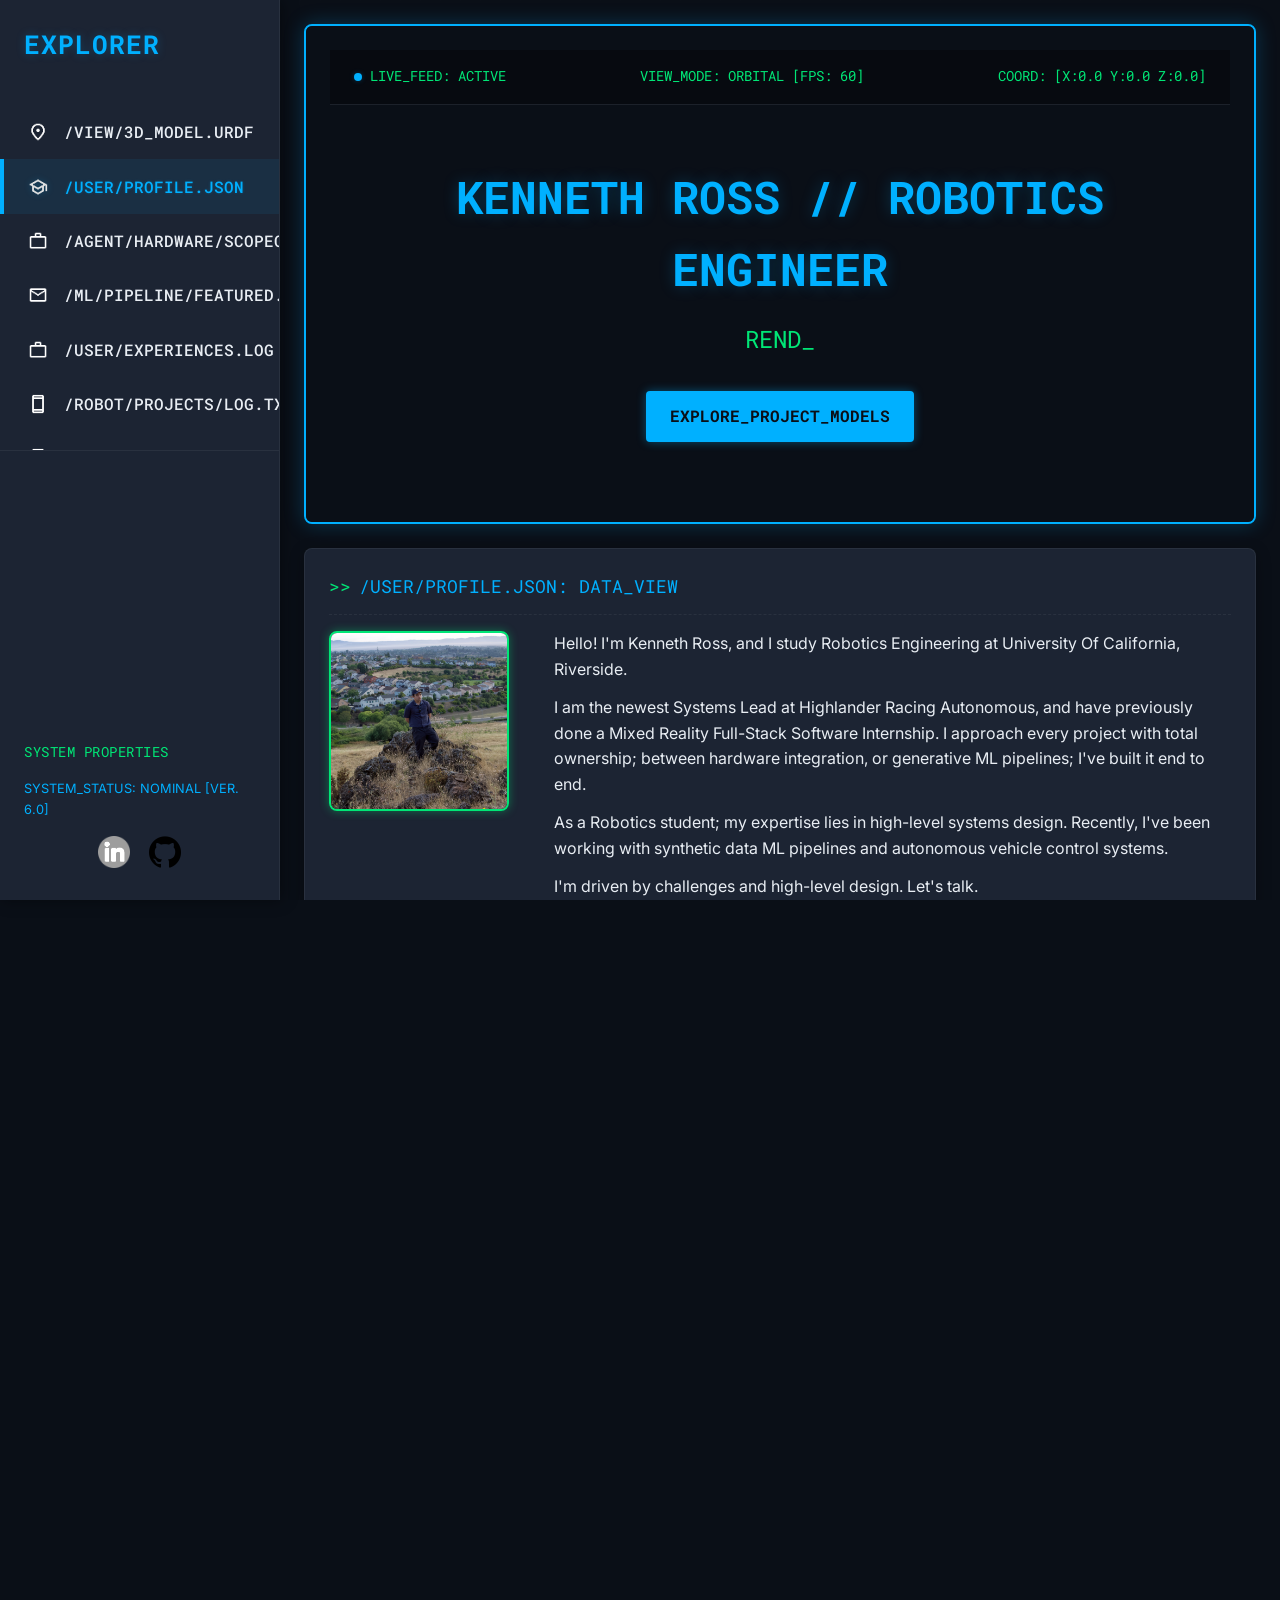
==== commit 4c7e9c4b: "Add Scopecreep project, update experiences, and refine portfolio layout" ====
--- a/index.html
+++ b/index.html
@@ -914,6 +914,7 @@
                     <ul>
                         <li><a href="#overview"><img src="public/icon_location.png" alt="Overview Icon" class="icon">/VIEW/3D_MODEL.URDF</a></li>
                         <li><a href="#about"><img src="public/icon_education.png" alt="Profile Icon" class="icon">/USER/PROFILE.JSON</a></li>
+                        <li><a href="#scopecreep"><img src="public/work_24dp_E3E3E3_FILL0_wght400_GRAD0_opsz24.png" alt="Scopecreep Icon" class="icon">/AGENT/HARDWARE/SCOPECREEP.LOG</a></li>
                         <li><a href="#featured"><img src="public/icon_email.png" alt="Featured Icon" class="icon">/ML/PIPELINE/FEATURED.LOG</a></li>
                         <li><a href="#experiences"><img src="public/work_24dp_E3E3E3_FILL0_wght400_GRAD0_opsz24.png" alt="Experiences Icon" class="icon">/USER/EXPERIENCES.LOG</a></li>
                         <li><a href="#projects"><img src="public/icon_phone.png" alt="Projects Icon" class="icon">/ROBOT/PROJECTS/LOG.TXT</a></li>
@@ -950,114 +951,200 @@
                 </div>
             </section>
 
-            <div class="about-grid-container">
-                <section id="about" class="panel">
-                    <div class="panel-header">/USER/PROFILE.JSON: DATA_VIEW</div>
-                    <div class="about-content">
-                        <div class="profile-image-container">
-                            <img src="public/headshot.jpeg" alt="Kenneth Ross">
-                        </div>
-                        <div class="about-text">
-                            <p>
-                                Hello! I'm Kenneth Ross, and I study Robotics Engineering at University Of California, Riverside.
-                            </p>
-                            <p>
-                                I am the newest Systems Lead at Highlander Racing Autonomous, and have previously done a Mixed Reality Full-Stack Software Internship. 
-                                I approach every project with total ownership; between hardware integration, or generative ML pipelines; I've built it end to end.
-                            </p>
-                            <p>
-                                As a Robotics student; my expertise lies in high-level systems design. 
-                                Recently, I've been working with synthetic data ML pipelines and autonomous vehicle control systems.
-                            </p>
-                                
-                            <p> 
-                                I'm driven by challenges and high-level design. Let's talk.
-                            </p>
-                        </div>
-                    </div>
-                </section>
-                <section id="featured" class="panel featured-panel">
-                    <div class="panel-header">/ML/PIPELINE/FEATURED.LOG: HIGHLIGHTED_MISSION</div>
-                    <div class="featured-headline">
-                        <div>
-                            <h2>SYNTHETIC_DATA_PIPELINE //<br>SCALING DATA WHEN YOU CAN'T SCALE COMPUTE</h2>
-                        </div>
-                        <p>Built a multi-GPU distributed pipeline to generate synthetic cone-detection training data for edge AI deployment on a resource-constrained Orange Pi 5 Pro (6 TOPs NPU) — bypassing compute limits through data scaling instead.</p>
-                        <a href="https://www.linkedin.com/feed/update/urn:li:activity:7430875596823584768/" target="_blank" rel="noopener noreferrer" class="featured-link">VIEW_POST →</a>
-                    </div>
-                    <div class="pipeline-stages">
-                        <div class="pipeline-stage">
-                            <span class="pipeline-stage-id">STAGE_01</span>
-                            <span class="pipeline-stage-name">VIDEO_GEN</span>
-                            <span class="pipeline-stage-sub">Wan2.2-14B<br>Randomized edge-case prompts</span>
-                        </div>
-                        <div class="pipeline-arrow">→</div>
-                        <div class="pipeline-stage">
-                            <span class="pipeline-stage-id">STAGE_02</span>
-                            <span class="pipeline-stage-name">AUTO_LABEL</span>
-                            <span class="pipeline-stage-sub">Meta SAM3<br>Automated cone segmentation</span>
-                        </div>
-                        <div class="pipeline-arrow">→</div>
-                        <div class="pipeline-stage">
-                            <span class="pipeline-stage-id">STAGE_03</span>
-                            <span class="pipeline-stage-name">MODEL_TRAIN</span>
-                            <span class="pipeline-stage-sub">YOLOv11n<br>Dual RTX A5000 GPUs</span>
-                        </div>
-                        <div class="pipeline-arrow">→</div>
-                        <div class="pipeline-stage">
-                            <span class="pipeline-stage-id">STAGE_04</span>
-                            <span class="pipeline-stage-name">EDGE_DEPLOY</span>
-                            <span class="pipeline-stage-sub">Rockchip NPU<br>Orange Pi 5 Pro</span>
-                        </div>
-                    </div>
-                    <div class="benchmark-grid">
-                        <div class="benchmark-card">
-                            <h4>DATASET_A: 15_VIDEOS [~8HR COMPUTE]</h4>
-                            <div class="benchmark-card-image">
-                                <img src="public/output_rkopt_15.jpg" alt="Dataset A - 15 Video Model Output">
-                            </div>
-                            <div class="benchmark-stat">
-                                <span class="benchmark-stat-label">INFERENCE_TIME</span>
-                                <span class="benchmark-stat-value">52ms (~19 FPS)</span>
-                            </div>
-                            <div class="benchmark-stat">
-                                <span class="benchmark-stat-label">DETECTIONS</span>
-                                <span class="benchmark-stat-value">86</span>
-                            </div>
-                            <div class="benchmark-stat">
-                                <span class="benchmark-stat-label">BBOX_ACCURACY</span>
-                                <span class="benchmark-stat-value">BASELINE</span>
-                            </div>
-                        </div>
-                        <div class="benchmark-card">
-                            <h4>DATASET_B: 100_VIDEOS [50+HR COMPUTE]</h4>
-                            <div class="benchmark-card-image">
-                                <img src="public/output_rkopt_100.jpg" alt="Dataset B - 100 Video Model Output">
-                            </div>
-                            <div class="benchmark-stat">
-                                <span class="benchmark-stat-label">INFERENCE_TIME</span>
-                                <span class="benchmark-stat-value improved">47.1ms (~21 FPS)</span>
-                            </div>
-                            <div class="benchmark-stat">
-                                <span class="benchmark-stat-label">DETECTIONS</span>
-                                <span class="benchmark-stat-value">78</span>
-                            </div>
-                            <div class="benchmark-stat">
-                                <span class="benchmark-stat-label">BBOX_ACCURACY</span>
-                                <span class="benchmark-stat-value improved">IMPROVED ↑</span>
-                            </div>
-                        </div>
-                    </div>
-                    <div class="featured-media">
-                        <img src="public/linkedin_post_two.gif" alt="Synthetic Data Pipeline Demo">
-                    </div>
-                </section>
-            </div>
+            <section id="about" class="panel">
+                <div class="panel-header">/USER/PROFILE.JSON: DATA_VIEW</div>
+                <div class="about-content" style="flex-direction: row; align-items: flex-start; gap: 2.5rem;">
+                    <div class="profile-image-container" style="margin: 0; width: 180px; height: 180px; border-radius: 8px;">
+                        <img src="public/headshot.jpeg" alt="Kenneth Ross">
+                    </div>
+                    <div class="about-text" style="flex: 1;">
+                        <p>
+                            Hello! I'm Kenneth Ross, and I study Robotics Engineering at University Of California, Riverside.
+                        </p>
+                        <p>
+                            I am the newest Systems Lead at Highlander Racing Autonomous, and have previously done a Mixed Reality Full-Stack Software Internship. 
+                            I approach every project with total ownership; between hardware integration, or generative ML pipelines; I've built it end to end.
+                        </p>
+                        <p>
+                            As a Robotics student; my expertise lies in high-level systems design. 
+                            Recently, I've been working with synthetic data ML pipelines and autonomous vehicle control systems.
+                        </p>
+                            
+                        <p> 
+                            I'm driven by challenges and high-level design. Let's talk.
+                        </p>
+                    </div>
+                </div>
+            </section>
+
+            <section id="scopecreep" class="panel featured-panel" style="border-color: #D500F9; box-shadow: 0 0 20px rgba(213, 0, 249, 0.2);">
+                <div class="panel-header" style="color: #D500F9; border-bottom-color: rgba(213, 0, 249, 0.3);">/AGENT/HARDWARE/SCOPECREEP.LOG: HACKATHON_WINNER</div>
+                <div class="featured-headline">
+                    <div>
+                        <h2 style="color: #D500F9;">SCOPECREEP //<br>AGENTIC HARDWARE TESTBENCHING</h2>
+                    </div>
+                    <p>Reverse-engineered Altium's proprietary .SchDoc format to feed structured board topology into an LLM. This "Agent-In-Loop" system synthesizes hardware test plans and executes them by driving PSUs and Oscilloscopes via serial protocols, surfacing results directly in a JetBrains IDE plugin.</p>
+                    <a href="https://github.com/BhavikFTW/Scopecreep" target="_blank" rel="noopener noreferrer" class="featured-link" style="color: #D500F9; border-color: #D500F9;">VIEW_PROJECT →</a>
+                </div>
+                <div class="pipeline-stages">
+                    <div class="pipeline-stage" style="border-color: rgba(213, 0, 249, 0.3);">
+                        <span class="pipeline-stage-id" style="color: #D500F9;">STAGE_01</span>
+                        <span class="pipeline-stage-name" style="color: #D500F9;">BINARY_RE</span>
+                        <span class="pipeline-stage-sub">Altium .SchDoc parser<br>Structured Netlist Extraction</span>
+                    </div>
+                    <div class="pipeline-arrow" style="color: rgba(213, 0, 249, 0.4);">→</div>
+                    <div class="pipeline-stage" style="border-color: rgba(213, 0, 249, 0.3);">
+                        <span class="pipeline-stage-id" style="color: #D500F9;">STAGE_02</span>
+                        <span class="pipeline-stage-name" style="color: #D500F9;">LLM_SYNTH</span>
+                        <span class="pipeline-stage-sub">OpenAI Function Calls<br>Test Plan Generation</span>
+                    </div>
+                    <div class="pipeline-arrow" style="color: rgba(213, 0, 249, 0.4);">→</div>
+                    <div class="pipeline-stage" style="border-color: rgba(213, 0, 249, 0.3);">
+                        <span class="pipeline-stage-id" style="color: #D500F9;">STAGE_03</span>
+                        <span class="pipeline-stage-name" style="color: #D500F9;">TOOL_DRIVE</span>
+                        <span class="pipeline-stage-sub">Serial/SCPI Control<br>PSU & Scope Execution</span>
+                    </div>
+                    <div class="pipeline-arrow" style="color: rgba(213, 0, 249, 0.4);">→</div>
+                    <div class="pipeline-stage" style="border-color: rgba(213, 0, 249, 0.3);">
+                        <span class="pipeline-stage-id" style="color: #D500F9;">STAGE_04</span>
+                        <span class="pipeline-stage-name" style="color: #D500F9;">IDE_PLUGIN</span>
+                        <span class="pipeline-stage-sub">Kotlin / JetBrains<br>Real-time PASS/FAIL Verdicts</span>
+                    </div>
+                </div>
+                <div class="benchmark-grid">
+                    <div class="benchmark-card">
+                        <h4>MANUAL_HARDWARE_TESTING [ESTIMATED]</h4>
+                        <div class="benchmark-card-image">
+                            <img src="https://via.placeholder.com/600x400/0A0F17/3D4450?text=MANUAL+PROBING+VISUALIZATION" alt="Manual Probing">
+                        </div>
+                        <div class="benchmark-stat">
+                            <span class="benchmark-stat-label">SETUP_TIME</span>
+                            <span class="benchmark-stat-value">~45 mins</span>
+                        </div>
+                        <div class="benchmark-stat">
+                            <span class="benchmark-stat-label">EXECUTION_LATENCY</span>
+                            <span class="benchmark-stat-value">~2.5 hours</span>
+                        </div>
+                        <div class="benchmark-stat">
+                            <span class="benchmark-stat-label">HUMAN_ERROR_RATE</span>
+                            <span class="benchmark-stat-value">HIGH</span>
+                        </div>
+                    </div>
+                    <div class="benchmark-card">
+                        <h4 style="color: #D500F9;">SCOPECREEP_AGENT_EXECUTION</h4>
+                        <div class="benchmark-card-image" style="border-color: rgba(213, 0, 249, 0.3);">
+                            <img src="https://via.placeholder.com/600x400/0A0F17/D500F9?text=AGENTIC+TESTBENCH+UI" alt="Scopecreep Agent UI">
+                        </div>
+                        <div class="benchmark-stat">
+                            <span class="benchmark-stat-label">SETUP_TIME</span>
+                            <span class="benchmark-stat-value improved">30 seconds</span>
+                        </div>
+                        <div class="benchmark-stat">
+                            <span class="benchmark-stat-label">EXECUTION_LATENCY</span>
+                            <span class="benchmark-stat-value improved">4.2 mins</span>
+                        </div>
+                        <div class="benchmark-stat">
+                            <span class="benchmark-stat-label">HUMAN_ERROR_RATE</span>
+                            <span class="benchmark-stat-value improved">ZERO (AUTOMATED)</span>
+                        </div>
+                    </div>
+                </div>
+                <div class="featured-media" style="border-color: rgba(213, 0, 249, 0.3);">
+                    <iframe width="100%" height="100%" src="https://www.youtube.com/embed/x56vTEeutgk" title="Scopecreep Demo" frameborder="0" allow="accelerometer; autoplay; clipboard-write; encrypted-media; gyroscope; picture-in-picture; web-share" allowfullscreen style="border: none;"></iframe>
+                </div>
+            </section>
+
+            <section id="featured" class="panel featured-panel">
+                <div class="panel-header">/ML/PIPELINE/FEATURED.LOG: HIGHLIGHTED_MISSION</div>
+                <div class="featured-headline">
+                    <div>
+                        <h2>SYNTHETIC_DATA_PIPELINE //<br>SCALING DATA WHEN YOU CAN'T SCALE COMPUTE</h2>
+                    </div>
+                    <p>Built a multi-GPU distributed pipeline to generate synthetic cone-detection training data for edge AI deployment on a resource-constrained Orange Pi 5 Pro (6 TOPs NPU) — bypassing compute limits through data scaling instead.</p>
+                    <a href="https://www.linkedin.com/feed/update/urn:li:activity:7430875596823584768/" target="_blank" rel="noopener noreferrer" class="featured-link">VIEW_POST →</a>
+                </div>
+                <div class="pipeline-stages">
+                    <div class="pipeline-stage">
+                        <span class="pipeline-stage-id">STAGE_01</span>
+                        <span class="pipeline-stage-name">VIDEO_GEN</span>
+                        <span class="pipeline-stage-sub">Wan2.2-14B<br>Randomized edge-case prompts</span>
+                    </div>
+                    <div class="pipeline-arrow">→</div>
+                    <div class="pipeline-stage">
+                        <span class="pipeline-stage-id">STAGE_02</span>
+                        <span class="pipeline-stage-name">AUTO_LABEL</span>
+                        <span class="pipeline-stage-sub">Meta SAM3<br>Automated cone segmentation</span>
+                    </div>
+                    <div class="pipeline-arrow">→</div>
+                    <div class="pipeline-stage">
+                        <span class="pipeline-stage-id">STAGE_03</span>
+                        <span class="pipeline-stage-name">MODEL_TRAIN</span>
+                        <span class="pipeline-stage-sub">YOLOv11n<br>Dual RTX A5000 GPUs</span>
+                    </div>
+                    <div class="pipeline-arrow">→</div>
+                    <div class="pipeline-stage">
+                        <span class="pipeline-stage-id">STAGE_04</span>
+                        <span class="pipeline-stage-name">EDGE_DEPLOY</span>
+                        <span class="pipeline-stage-sub">Rockchip NPU<br>Orange Pi 5 Pro</span>
+                    </div>
+                </div>
+                <div class="benchmark-grid">
+                    <div class="benchmark-card">
+                        <h4>DATASET_A: 15_VIDEOS [~8HR COMPUTE]</h4>
+                        <div class="benchmark-card-image">
+                            <img src="public/output_rkopt_15.jpg" alt="Dataset A - 15 Video Model Output">
+                        </div>
+                        <div class="benchmark-stat">
+                            <span class="benchmark-stat-label">INFERENCE_TIME</span>
+                            <span class="benchmark-stat-value">52ms (~19 FPS)</span>
+                        </div>
+                        <div class="benchmark-stat">
+                            <span class="benchmark-stat-label">DETECTIONS</span>
+                            <span class="benchmark-stat-value">86</span>
+                        </div>
+                        <div class="benchmark-stat">
+                            <span class="benchmark-stat-label">BBOX_ACCURACY</span>
+                            <span class="benchmark-stat-value">BASELINE</span>
+                        </div>
+                    </div>
+                    <div class="benchmark-card">
+                        <h4>DATASET_B: 100_VIDEOS [50+HR COMPUTE]</h4>
+                        <div class="benchmark-card-image">
+                            <img src="public/output_rkopt_100.jpg" alt="Dataset B - 100 Video Model Output">
+                        </div>
+                        <div class="benchmark-stat">
+                            <span class="benchmark-stat-label">INFERENCE_TIME</span>
+                            <span class="benchmark-stat-value improved">47.1ms (~21 FPS)</span>
+                        </div>
+                        <div class="benchmark-stat">
+                            <span class="benchmark-stat-label">DETECTIONS</span>
+                            <span class="benchmark-stat-value">78</span>
+                        </div>
+                        <div class="benchmark-stat">
+                            <span class="benchmark-stat-label">BBOX_ACCURACY</span>
+                            <span class="benchmark-stat-value improved">IMPROVED ↑</span>
+                        </div>
+                    </div>
+                </div>
+                <div class="featured-media">
+                    <img src="public/linkedin_post_two.gif" alt="Synthetic Data Pipeline Demo">
+                </div>
+            </section>
 
             <section id="experiences" class="panel project-grid-panel">
                 <div class="panel-header">/USER/EXPERIENCES.LOG: WORK_AND_PROJECTS</div>
                 <div class="experience-list">
                     <ul>
+                        <li>
+                            <h3>Scopecreep (Agentic Hardware Testbench) - JetBrains x Codex Hackathon</h3>
+                            <h4>2nd Place Winner (Apr 2026)</h4>
+                            <ul>
+                                <li>Reverse-engineered Altium’s .SchDoc binary format to feed structured board topology, components, power rails, and net connectivity directly into an LLM for automated test case generation.</li>
+                                <li>Closed the loop from schematic to hardware execution: LLM-synthesized test plans with typed voltage tolerances dispatched as OpenAI function calls driving real PSU and oscilloscope instruments for Agent-In-Loop hardware test bench.</li>
+                                <li>Reverse-engineered PSU and oscilloscope serial protocols from schematics and open-source references, validated command behavior against live hardware, and exposed instrument control as typed LLM tool calls.</li>
+                                <li>Shipped a JetBrains IDE plugin (Kotlin) managing full Python sidecar lifecycle and surfacing per-point PASS/FAIL verdicts in-editor.</li>
+                            </ul>
+                        </li>
                         <li>
                             <h3>8i | Volumetric Video Capture - Internship</h3>
                             <h4>XR Full-Stack Software Intern (Jul 2025-Sep 2025)</h4>
@@ -1235,7 +1322,8 @@
                 "RENDERING ROBOT STATE",
                 "VISUALIZING SENSOR INPUT",
                 "SIMULATING PATH PLANNING",
-                "DEBUGGING SYSTEM ALGORITHMS"
+                "DEBUGGING SYSTEM ALGORITHMS",
+                "GENERATING AGENTIC TEST PLANS"
             ];
             let currentRoleIndex = 0;
             let currentText = '';
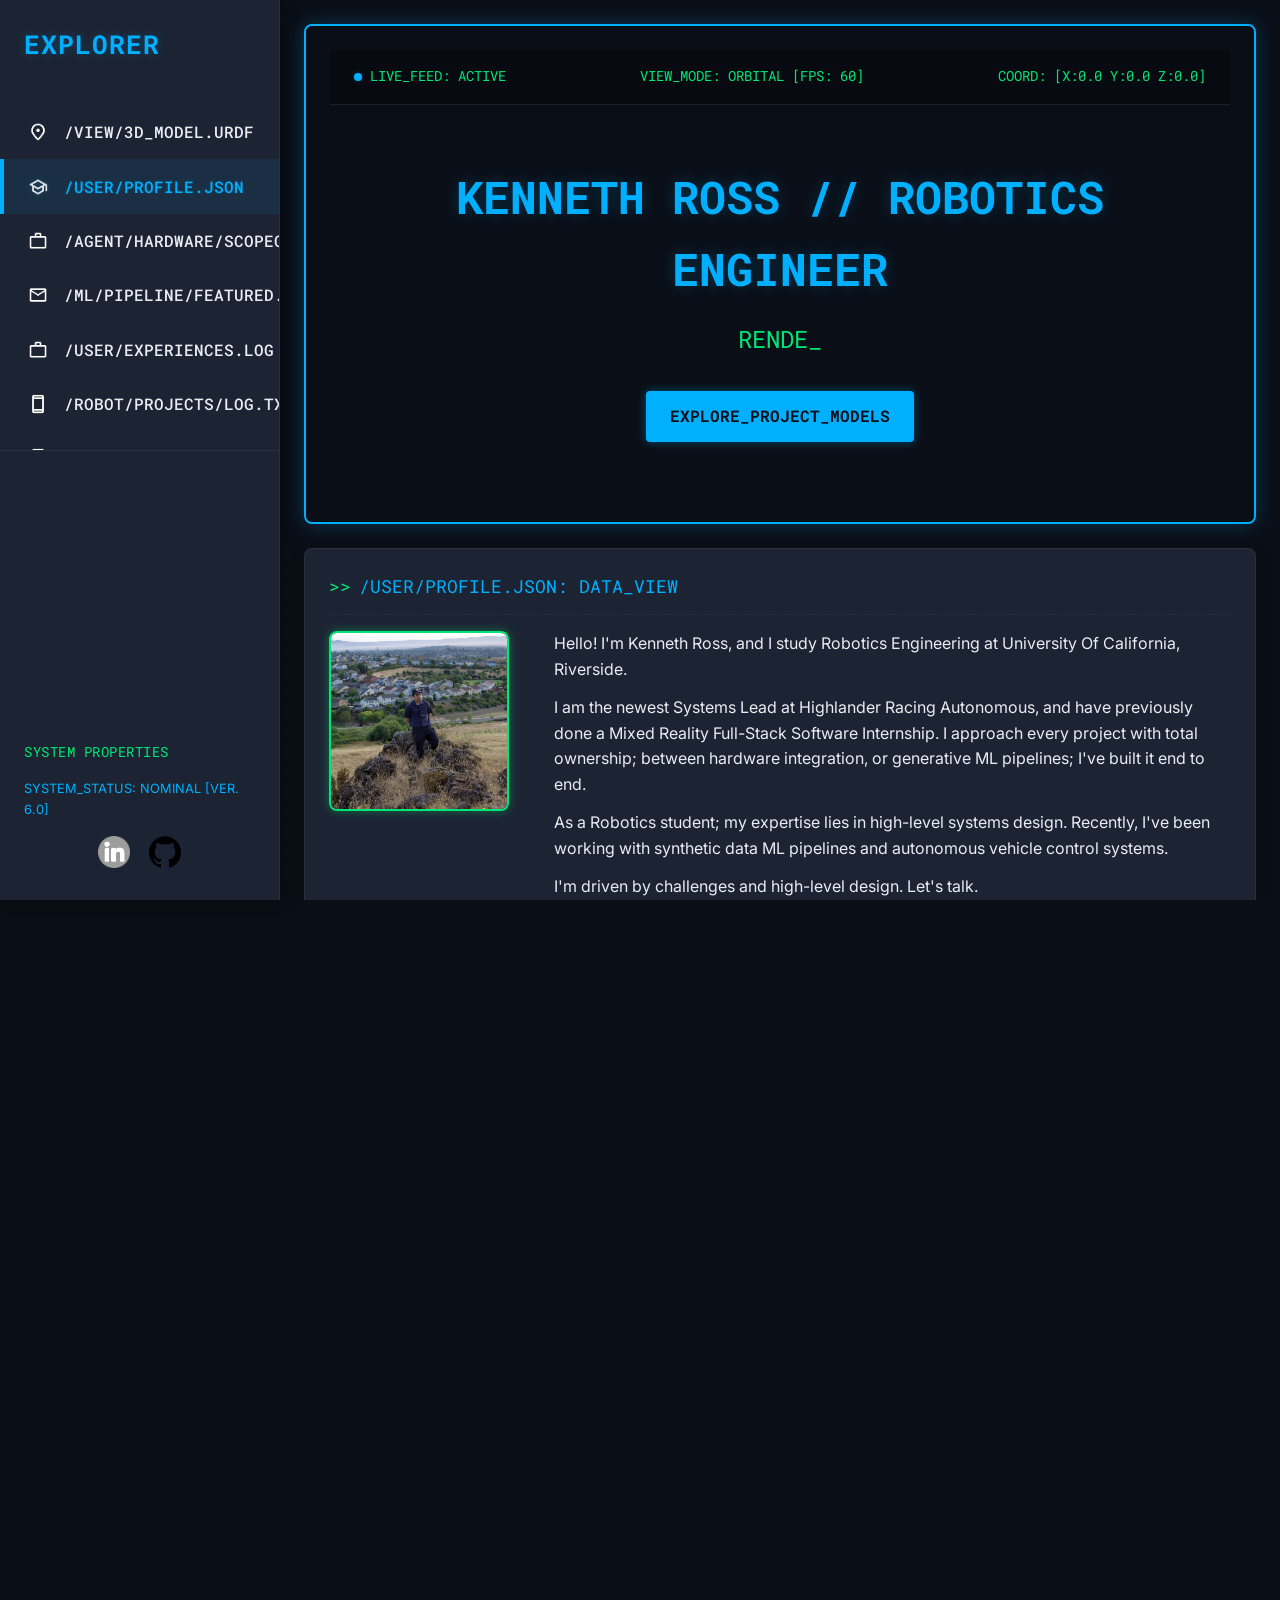
==== commit e4b0dee2: "Restore perfect cone detection styling and finalize Scopecreep 3-column layout" ====
--- a/index.html
+++ b/index.html
@@ -712,9 +712,11 @@
         }
         .benchmark-card-image {
             width: 100%;
-            aspect-ratio: 16 / 9;
-            background-color: var(--bg-primary);
-            border: 1px dashed rgba(255, 152, 0, 0.25);
+            height: 350px;
+            background-color: #05080c;
+            background-image: radial-gradient(circle, rgba(0, 176, 255, 0.1) 1px, transparent 1px);
+            background-size: 20px 20px;
+            border: 1px solid rgba(61, 68, 80, 0.5);
             border-radius: 3px;
             overflow: hidden;
             margin-bottom: 1rem;
@@ -756,8 +758,9 @@
         }
         .benchmark-grid {
             display: grid;
-            grid-template-columns: 1fr 1fr;
-            gap: 1rem;
+            grid-template-columns: repeat(auto-fit, minmax(320px, 1fr));
+            gap: 1.5rem;
+            margin-bottom: 1.5rem;
         }
         .benchmark-card {
             background-color: var(--bg-tertiary);
@@ -978,79 +981,83 @@
             </section>
 
             <section id="scopecreep" class="panel featured-panel" style="border-color: #D500F9; box-shadow: 0 0 20px rgba(213, 0, 249, 0.2);">
-                <div class="panel-header" style="color: #D500F9; border-bottom-color: rgba(213, 0, 249, 0.3);">/AGENT/HARDWARE/SCOPECREEP.LOG: HACKATHON_WINNER</div>
+                <div class="panel-header" style="color: #D500F9; border-bottom-color: rgba(213, 0, 249, 0.3);">/AGENT/HARDWARE/SCOPECREEP.LOG: JETBRAINS_X_CODEX_WINNER</div>
                 <div class="featured-headline">
                     <div>
-                        <h2 style="color: #D500F9;">SCOPECREEP //<br>AGENTIC HARDWARE TESTBENCHING</h2>
-                    </div>
-                    <p>Reverse-engineered Altium's proprietary .SchDoc format to feed structured board topology into an LLM. This "Agent-In-Loop" system synthesizes hardware test plans and executes them by driving PSUs and Oscilloscopes via serial protocols, surfacing results directly in a JetBrains IDE plugin.</p>
+                        <h2 style="color: #D500F9;">SCOPECREEP //<br>JETBRAINS X CODEX HACKATHON WINNER</h2>
+                    </div>
+                    <p>Awarded 2nd Place at the JetBrains x Codex Hackathon. We reverse-engineered Altium's proprietary .SchDoc format to bridge the gap between static EDA schematics and LLM reasoning, enabling an "Agent-In-Loop" system that generates and executes hardware test plans in real-time.</p>
                     <a href="https://github.com/BhavikFTW/Scopecreep" target="_blank" rel="noopener noreferrer" class="featured-link" style="color: #D500F9; border-color: #D500F9;">VIEW_PROJECT →</a>
+                    <a href="https://www.youtube.com/shorts/x56vTEeutgk" target="_blank" rel="noopener noreferrer" class="featured-link" style="color: #D500F9; border-color: #D500F9; margin-left: 0.5rem;">WATCH_DEMO_DIRECT →</a>
                 </div>
                 <div class="pipeline-stages">
                     <div class="pipeline-stage" style="border-color: rgba(213, 0, 249, 0.3);">
                         <span class="pipeline-stage-id" style="color: #D500F9;">STAGE_01</span>
                         <span class="pipeline-stage-name" style="color: #D500F9;">BINARY_RE</span>
-                        <span class="pipeline-stage-sub">Altium .SchDoc parser<br>Structured Netlist Extraction</span>
+                        <span class="pipeline-stage-sub">Altium .SchDoc parser<br>Netlist Extraction</span>
                     </div>
                     <div class="pipeline-arrow" style="color: rgba(213, 0, 249, 0.4);">→</div>
                     <div class="pipeline-stage" style="border-color: rgba(213, 0, 249, 0.3);">
                         <span class="pipeline-stage-id" style="color: #D500F9;">STAGE_02</span>
                         <span class="pipeline-stage-name" style="color: #D500F9;">LLM_SYNTH</span>
-                        <span class="pipeline-stage-sub">OpenAI Function Calls<br>Test Plan Generation</span>
+                        <span class="pipeline-stage-sub">Codex/OpenAI Agent<br>Test Case Generation</span>
                     </div>
                     <div class="pipeline-arrow" style="color: rgba(213, 0, 249, 0.4);">→</div>
                     <div class="pipeline-stage" style="border-color: rgba(213, 0, 249, 0.3);">
                         <span class="pipeline-stage-id" style="color: #D500F9;">STAGE_03</span>
                         <span class="pipeline-stage-name" style="color: #D500F9;">TOOL_DRIVE</span>
-                        <span class="pipeline-stage-sub">Serial/SCPI Control<br>PSU & Scope Execution</span>
+                        <span class="pipeline-stage-sub">SCPI Instrument Control<br>PSU & Scope Execution</span>
                     </div>
                     <div class="pipeline-arrow" style="color: rgba(213, 0, 249, 0.4);">→</div>
                     <div class="pipeline-stage" style="border-color: rgba(213, 0, 249, 0.3);">
                         <span class="pipeline-stage-id" style="color: #D500F9;">STAGE_04</span>
                         <span class="pipeline-stage-name" style="color: #D500F9;">IDE_PLUGIN</span>
-                        <span class="pipeline-stage-sub">Kotlin / JetBrains<br>Real-time PASS/FAIL Verdicts</span>
-                    </div>
-                </div>
-                <div class="benchmark-grid">
+                        <span class="pipeline-stage-sub">JetBrains SDK / Kotlin<br>In-Editor Test Verdicts</span>
+                    </div>
+                </div>
+                <div class="benchmark-grid" style="max-width: 1200px; margin: 0 auto 1.5rem; grid-template-columns: repeat(auto-fit, minmax(300px, 1fr));">
                     <div class="benchmark-card">
-                        <h4>MANUAL_HARDWARE_TESTING [ESTIMATED]</h4>
+                        <h4>MANUAL_SCHEMATIC_ANALYSIS</h4>
                         <div class="benchmark-card-image">
-                            <img src="https://via.placeholder.com/600x400/0A0F17/3D4450?text=MANUAL+PROBING+VISUALIZATION" alt="Manual Probing">
+                            <img src="public/hackathon_schematic_parsing.png" alt="Manual Schematic Analysis" style="filter: grayscale(100%) opacity(0.6); object-fit: contain;">
                         </div>
                         <div class="benchmark-stat">
-                            <span class="benchmark-stat-label">SETUP_TIME</span>
-                            <span class="benchmark-stat-value">~45 mins</span>
+                            <span class="benchmark-stat-label">INPUT</span>
+                            <span class="benchmark-stat-value">Static .SchDoc Schematics</span>
                         </div>
                         <div class="benchmark-stat">
-                            <span class="benchmark-stat-label">EXECUTION_LATENCY</span>
-                            <span class="benchmark-stat-value">~2.5 hours</span>
+                            <span class="benchmark-stat-label">EXTRACTION</span>
+                            <span class="benchmark-stat-value">Manual Component Discovery</span>
+                        </div>
+                    </div>
+                    <div class="benchmark-card">
+                        <h4 style="color: #D500F9;">AGENTIC_INSTRUMENT_EXECUTION</h4>
+                        <div class="benchmark-card-image" style="border-color: rgba(213, 0, 249, 0.3);">
+                            <img src="public/hackathon_instrument.jpeg" alt="Agent-Driven Instrument Execution" style="object-fit: contain;">
                         </div>
                         <div class="benchmark-stat">
-                            <span class="benchmark-stat-label">HUMAN_ERROR_RATE</span>
-                            <span class="benchmark-stat-value">HIGH</span>
+                            <span class="benchmark-stat-label">INPUT</span>
+                            <span class="benchmark-stat-value improved">LLM-Parsed Topology</span>
+                        </div>
+                        <div class="benchmark-stat">
+                            <span class="benchmark-stat-label">EXTRACTION</span>
+                            <span class="benchmark-stat-value improved">Automated Tool Driving</span>
                         </div>
                     </div>
                     <div class="benchmark-card">
-                        <h4 style="color: #D500F9;">SCOPECREEP_AGENT_EXECUTION</h4>
-                        <div class="benchmark-card-image" style="border-color: rgba(213, 0, 249, 0.3);">
-                            <img src="https://via.placeholder.com/600x400/0A0F17/D500F9?text=AGENTIC+TESTBENCH+UI" alt="Scopecreep Agent UI">
+                        <h4 style="color: #D500F9;">DEMO_VIDEO_FEED</h4>
+                        <div class="benchmark-card-image" style="border-color: rgba(213, 0, 249, 0.3); background-color: #000; height: 350px;">
+                            <iframe width="100%" height="100%" src="https://www.youtube.com/embed/x56vTEeutgk?rel=0&amp;modestbranding=1" title="Scopecreep Demo" frameborder="0" allow="accelerometer; autoplay; clipboard-write; encrypted-media; gyroscope; picture-in-picture; web-share" referrerpolicy="strict-origin-when-cross-origin" allowfullscreen style="border: none;"></iframe>
                         </div>
                         <div class="benchmark-stat">
-                            <span class="benchmark-stat-label">SETUP_TIME</span>
-                            <span class="benchmark-stat-value improved">30 seconds</span>
+                            <span class="benchmark-stat-label">SOURCE</span>
+                            <span class="benchmark-stat-value">YouTube Live Demo</span>
                         </div>
                         <div class="benchmark-stat">
-                            <span class="benchmark-stat-label">EXECUTION_LATENCY</span>
-                            <span class="benchmark-stat-value improved">4.2 mins</span>
-                        </div>
-                        <div class="benchmark-stat">
-                            <span class="benchmark-stat-label">HUMAN_ERROR_RATE</span>
-                            <span class="benchmark-stat-value improved">ZERO (AUTOMATED)</span>
-                        </div>
-                    </div>
-                </div>
-                <div class="featured-media" style="border-color: rgba(213, 0, 249, 0.3);">
-                    <iframe width="100%" height="100%" src="https://www.youtube.com/embed/x56vTEeutgk" title="Scopecreep Demo" frameborder="0" allow="accelerometer; autoplay; clipboard-write; encrypted-media; gyroscope; picture-in-picture; web-share" allowfullscreen style="border: none;"></iframe>
+                            <span class="benchmark-stat-label">STATUS</span>
+                            <span class="benchmark-stat-value improved">STREAM_ACTIVE</span>
+                        </div>
+                    </div>
                 </div>
             </section>
 
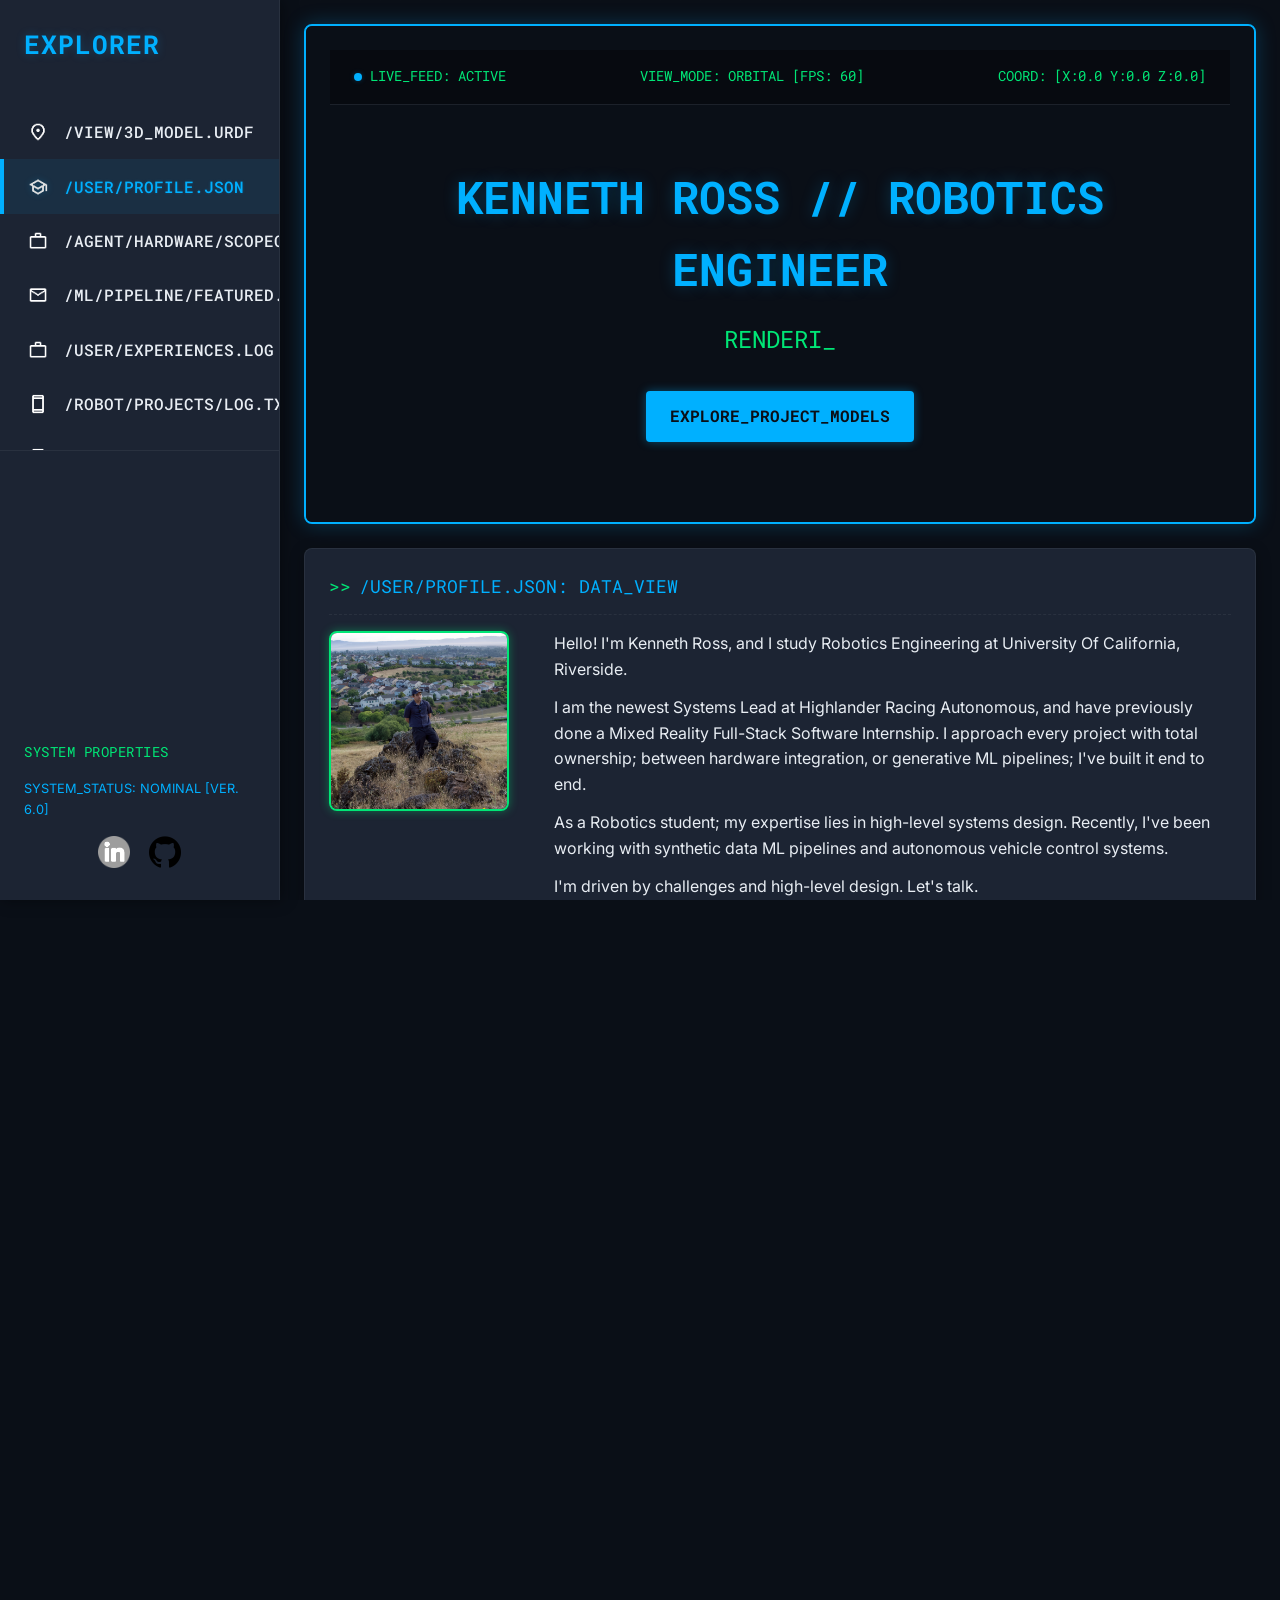
==== commit 172d18e1: "Stack Scopecreep links vertically" ====
--- a/index.html
+++ b/index.html
@@ -987,8 +987,10 @@
                         <h2 style="color: #D500F9;">SCOPECREEP //<br>JETBRAINS X CODEX HACKATHON WINNER</h2>
                     </div>
                     <p>Awarded 2nd Place at the JetBrains x Codex Hackathon. We reverse-engineered Altium's proprietary .SchDoc format to bridge the gap between static EDA schematics and LLM reasoning, enabling an "Agent-In-Loop" system that generates and executes hardware test plans in real-time.</p>
-                    <a href="https://github.com/BhavikFTW/Scopecreep" target="_blank" rel="noopener noreferrer" class="featured-link" style="color: #D500F9; border-color: #D500F9;">VIEW_PROJECT →</a>
-                    <a href="https://www.youtube.com/shorts/x56vTEeutgk" target="_blank" rel="noopener noreferrer" class="featured-link" style="color: #D500F9; border-color: #D500F9; margin-left: 0.5rem;">WATCH_DEMO_DIRECT →</a>
+                    <div style="display: flex; flex-direction: column; gap: 0.8rem;">
+                        <a href="https://github.com/BhavikFTW/Scopecreep" target="_blank" rel="noopener noreferrer" class="featured-link" style="color: #D500F9; border-color: #D500F9; text-align: center;">VIEW_PROJECT →</a>
+                        <a href="https://www.youtube.com/shorts/x56vTEeutgk" target="_blank" rel="noopener noreferrer" class="featured-link" style="color: #D500F9; border-color: #D500F9; text-align: center;">WATCH_DEMO_DIRECT →</a>
+                    </div>
                 </div>
                 <div class="pipeline-stages">
                     <div class="pipeline-stage" style="border-color: rgba(213, 0, 249, 0.3);">
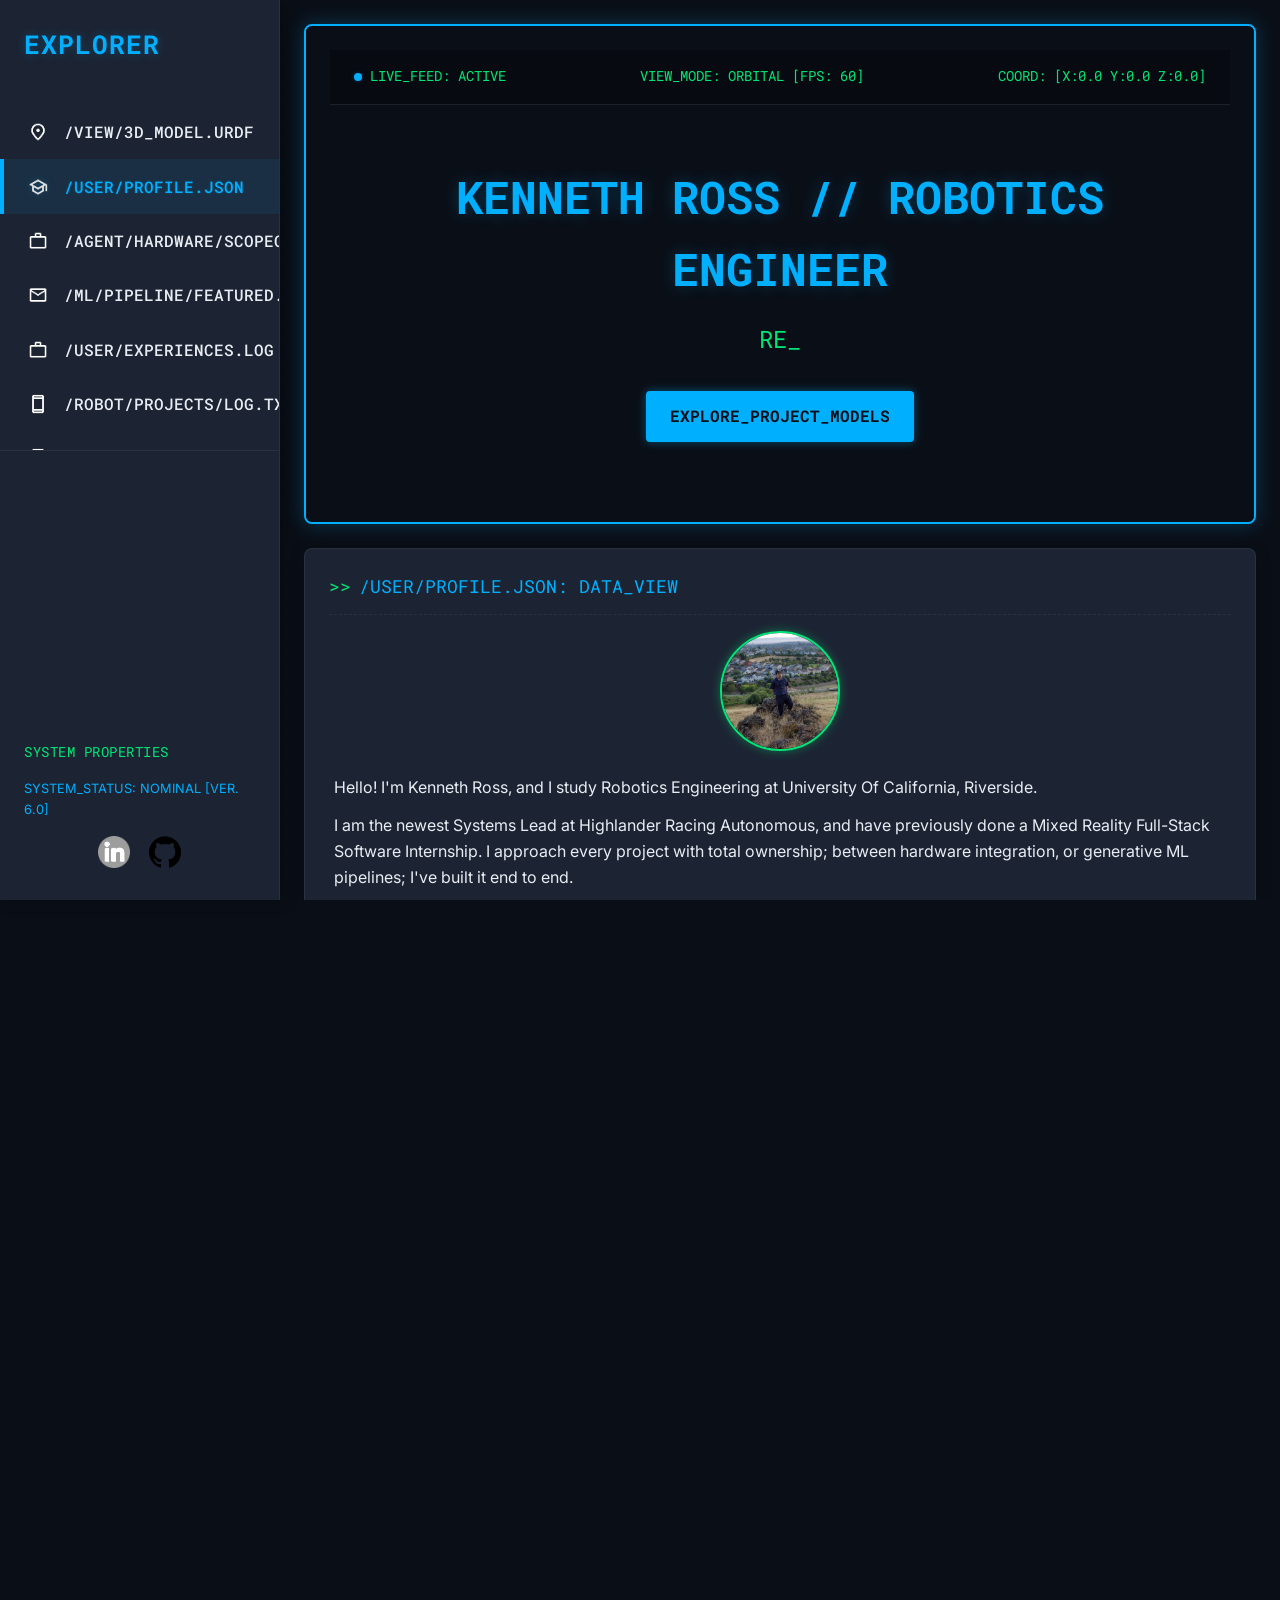
==== commit 0ae8a0ea: "feat: improve mobile responsiveness and fix UI failures on small screens" ====
--- a/index.html
+++ b/index.html
@@ -351,20 +351,23 @@
         }
 
         /* About Panel & About Media Panel */
-        .about-grid-container {
-            grid-column: 1 / -1; /* Span full width for the container */
-            display: grid;
-            grid-template-columns: 1fr 2fr; /* Two columns */
-            gap: 1.5rem;
-        }
-
-        #about {
-            /* Revert width for about card */
-            grid-column: auto;
-        }
+        .about-content-wrapper {
+            display: flex;
+            flex-direction: row;
+            align-items: flex-start;
+            gap: 2.5rem;
+        }
+        .profile-img-box {
+            margin: 0;
+            width: 180px;
+            height: 180px;
+            border-radius: 8px;
+            flex-shrink: 0;
+        }
+
         #about .about-content {
             display: flex;
-            flex-direction: column; /* Stack for responsive design */
+            flex-direction: column; /* Fallback */
             gap: 1.5rem;
             flex-grow: 1;
         }
@@ -400,7 +403,7 @@
         }
         .projects-grid {
             display: grid;
-            grid-template-columns: repeat(auto-fit, minmax(280px, 1fr));
+            grid-template-columns: repeat(auto-fit, minmax(260px, 1fr));
             gap: 1rem;
             flex-grow: 1;
         }
@@ -569,7 +572,7 @@
         }
         .contact-data-grid {
             display: grid;
-            grid-template-columns: repeat(auto-fit, minmax(280px, 1fr));
+            grid-template-columns: repeat(auto-fit, minmax(260px, 1fr));
             gap: 1.5rem;
         }
         .contact-data-block {
@@ -665,7 +668,17 @@
             gap: 0;
             margin-bottom: 2rem;
             overflow-x: auto;
-            padding-bottom: 0.5rem;
+            padding-bottom: 0.8rem;
+        }
+        .pipeline-stages::-webkit-scrollbar {
+            height: 6px;
+        }
+        .pipeline-stages::-webkit-scrollbar-thumb {
+            background: rgba(255, 152, 0, 0.4);
+            border-radius: 3px;
+        }
+        .pipeline-stages::-webkit-scrollbar-track {
+            background: rgba(0,0,0,0.1);
         }
         .pipeline-stage {
             background-color: var(--bg-tertiary);
@@ -673,7 +686,7 @@
             border-radius: 4px;
             padding: 1rem 1.2rem;
             flex: 1;
-            min-width: 120px;
+            min-width: 140px;
             text-align: center;
             display: flex;
             flex-direction: column;
@@ -758,7 +771,7 @@
         }
         .benchmark-grid {
             display: grid;
-            grid-template-columns: repeat(auto-fit, minmax(320px, 1fr));
+            grid-template-columns: repeat(auto-fit, minmax(280px, 1fr));
             gap: 1.5rem;
             margin-bottom: 1.5rem;
         }
@@ -853,15 +866,29 @@
             }
 
 
+            .hero-3d-view {
+                min-height: 400px;
+            }
             .hero-3d-view h1 {
                 font-size: 2rem;
             }
             .hero-3d-view .typewriter-text {
                 font-size: 1.2rem;
+                min-height: 2.5em; /* Prevent jitter */
             }
             .project-grid-panel, .contact-info-panel, .about-grid-container {
                 grid-column: auto; /* Reset span for small screens */
                 grid-template-columns: 1fr; /* Stack columns within about-grid-container */
+            }
+            .about-content-wrapper {
+                flex-direction: column;
+                align-items: center;
+                text-align: center;
+                gap: 1.5rem;
+            }
+            .profile-img-box {
+                width: 150px;
+                height: 150px;
             }
         }
         @media (max-width: 576px) {
@@ -956,11 +983,11 @@
 
             <section id="about" class="panel">
                 <div class="panel-header">/USER/PROFILE.JSON: DATA_VIEW</div>
-                <div class="about-content" style="flex-direction: row; align-items: flex-start; gap: 2.5rem;">
-                    <div class="profile-image-container" style="margin: 0; width: 180px; height: 180px; border-radius: 8px;">
+                <div class="about-content about-content-wrapper">
+                    <div class="profile-image-container profile-img-box">
                         <img src="public/headshot.jpeg" alt="Kenneth Ross">
                     </div>
-                    <div class="about-text" style="flex: 1;">
+                    <div class="about-text">
                         <p>
                             Hello! I'm Kenneth Ross, and I study Robotics Engineering at University Of California, Riverside.
                         </p>
@@ -1017,7 +1044,7 @@
                         <span class="pipeline-stage-sub">JetBrains SDK / Kotlin<br>In-Editor Test Verdicts</span>
                     </div>
                 </div>
-                <div class="benchmark-grid" style="max-width: 1200px; margin: 0 auto 1.5rem; grid-template-columns: repeat(auto-fit, minmax(300px, 1fr));">
+                <div class="benchmark-grid">
                     <div class="benchmark-card">
                         <h4>MANUAL_SCHEMATIC_ANALYSIS</h4>
                         <div class="benchmark-card-image">
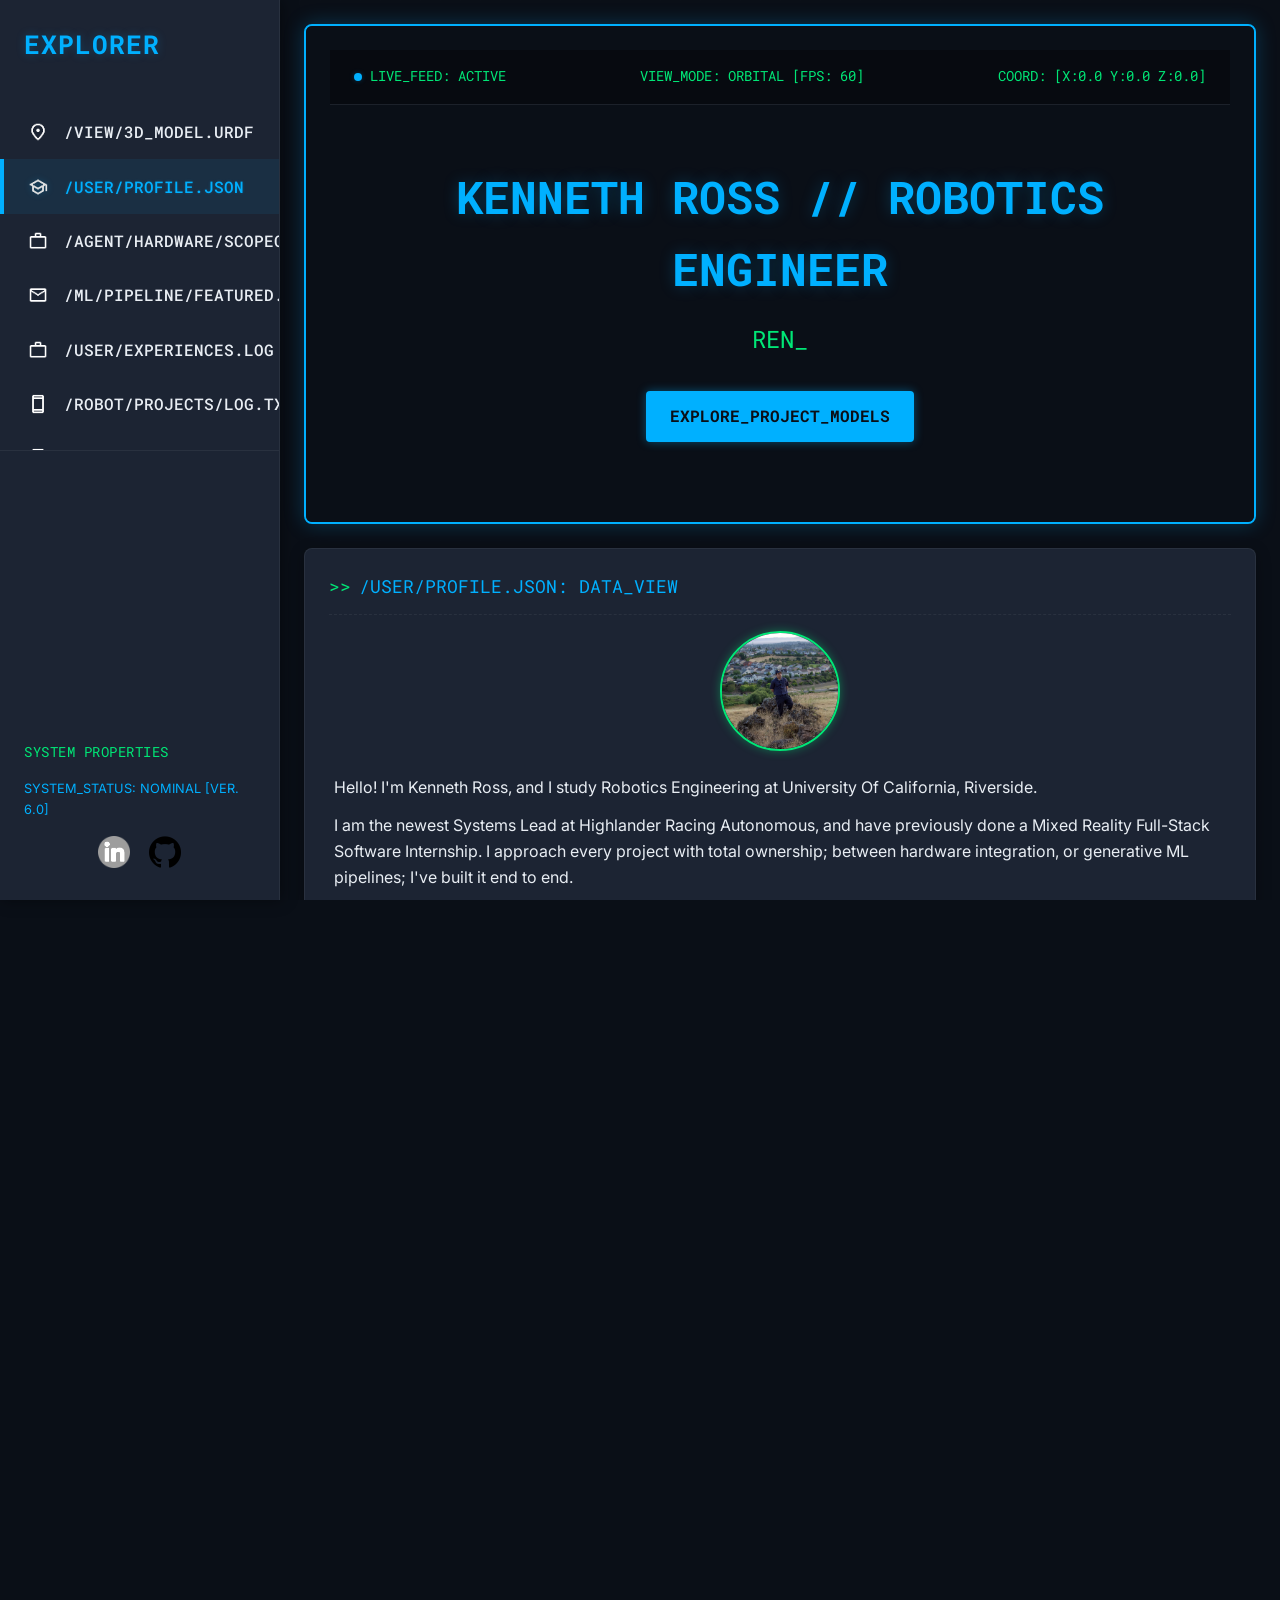
==== commit 09a53548: "feat: add Google Analytics tracking snippet" ====
--- a/index.html
+++ b/index.html
@@ -1,6 +1,15 @@
 <!DOCTYPE html>
 <html lang="en">
 <head>
+    <!-- Google tag (gtag.js) -->
+    <script async src="https://www.googletagmanager.com/gtag/js?id=G-NQ26GZ8RCH"></script>
+    <script>
+        window.dataLayer = window.dataLayer || [];
+        function gtag(){dataLayer.push(arguments);}
+        gtag('js', new Date());
+
+        gtag('config', 'G-NQ26GZ8RCH');
+    </script>
     <meta charset="UTF-8">
     <meta name="viewport" content="width=device-width, initial-scale=1.0">
     <title>Kenneth Ross - Robotics Dashboard v7 (Refined Sidebar & Layout)</title>
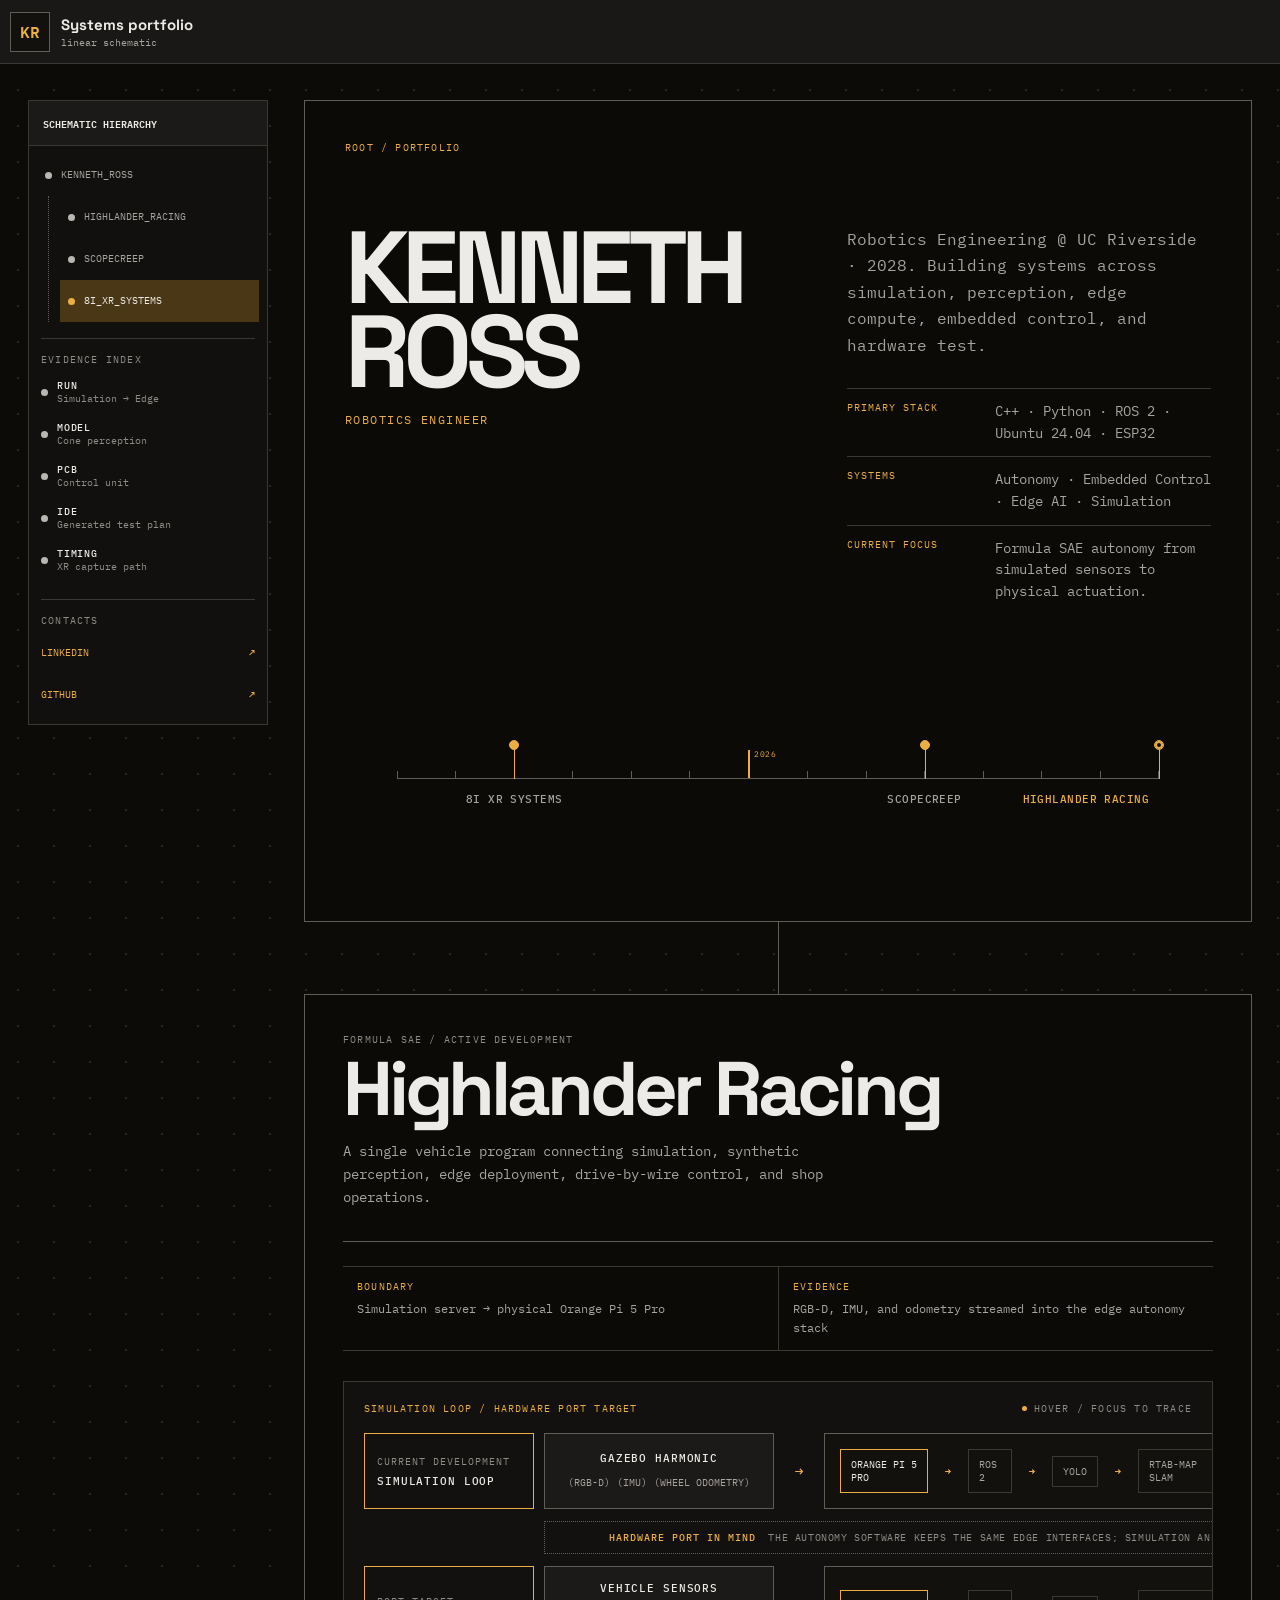
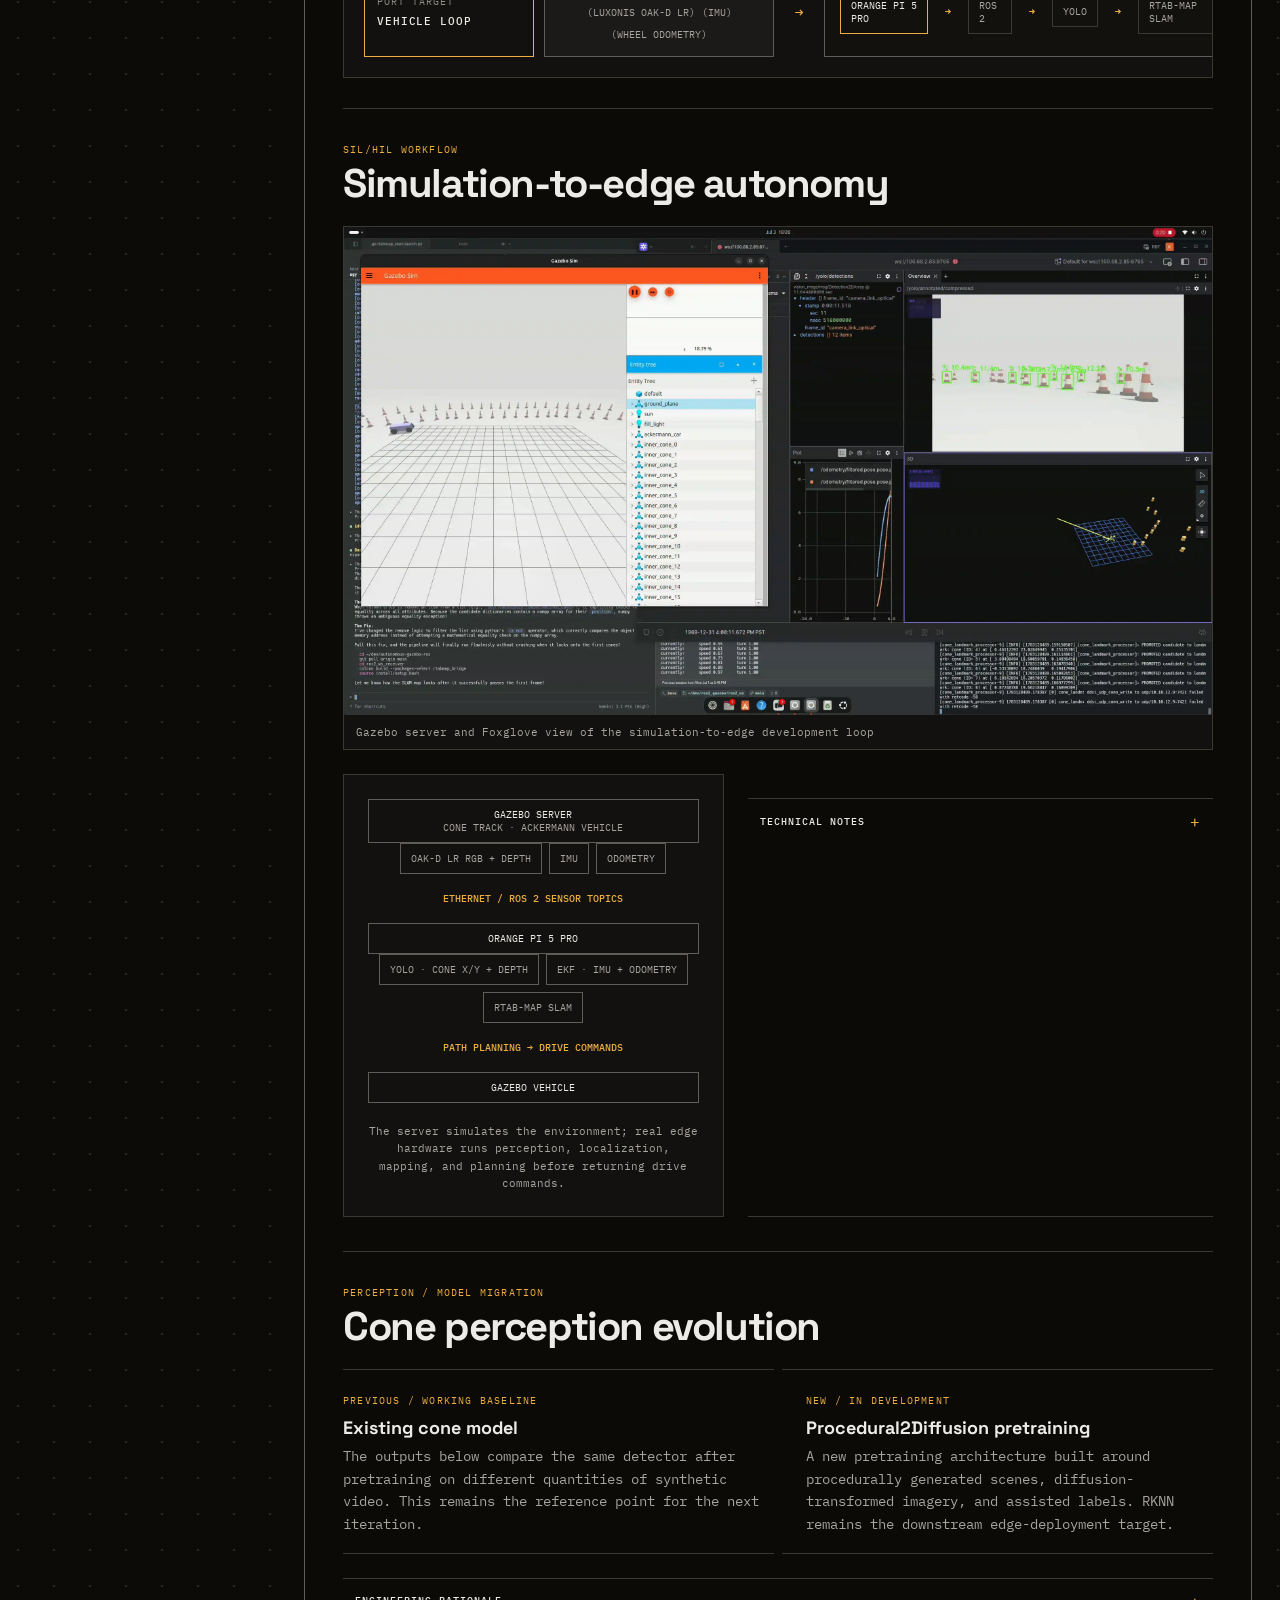
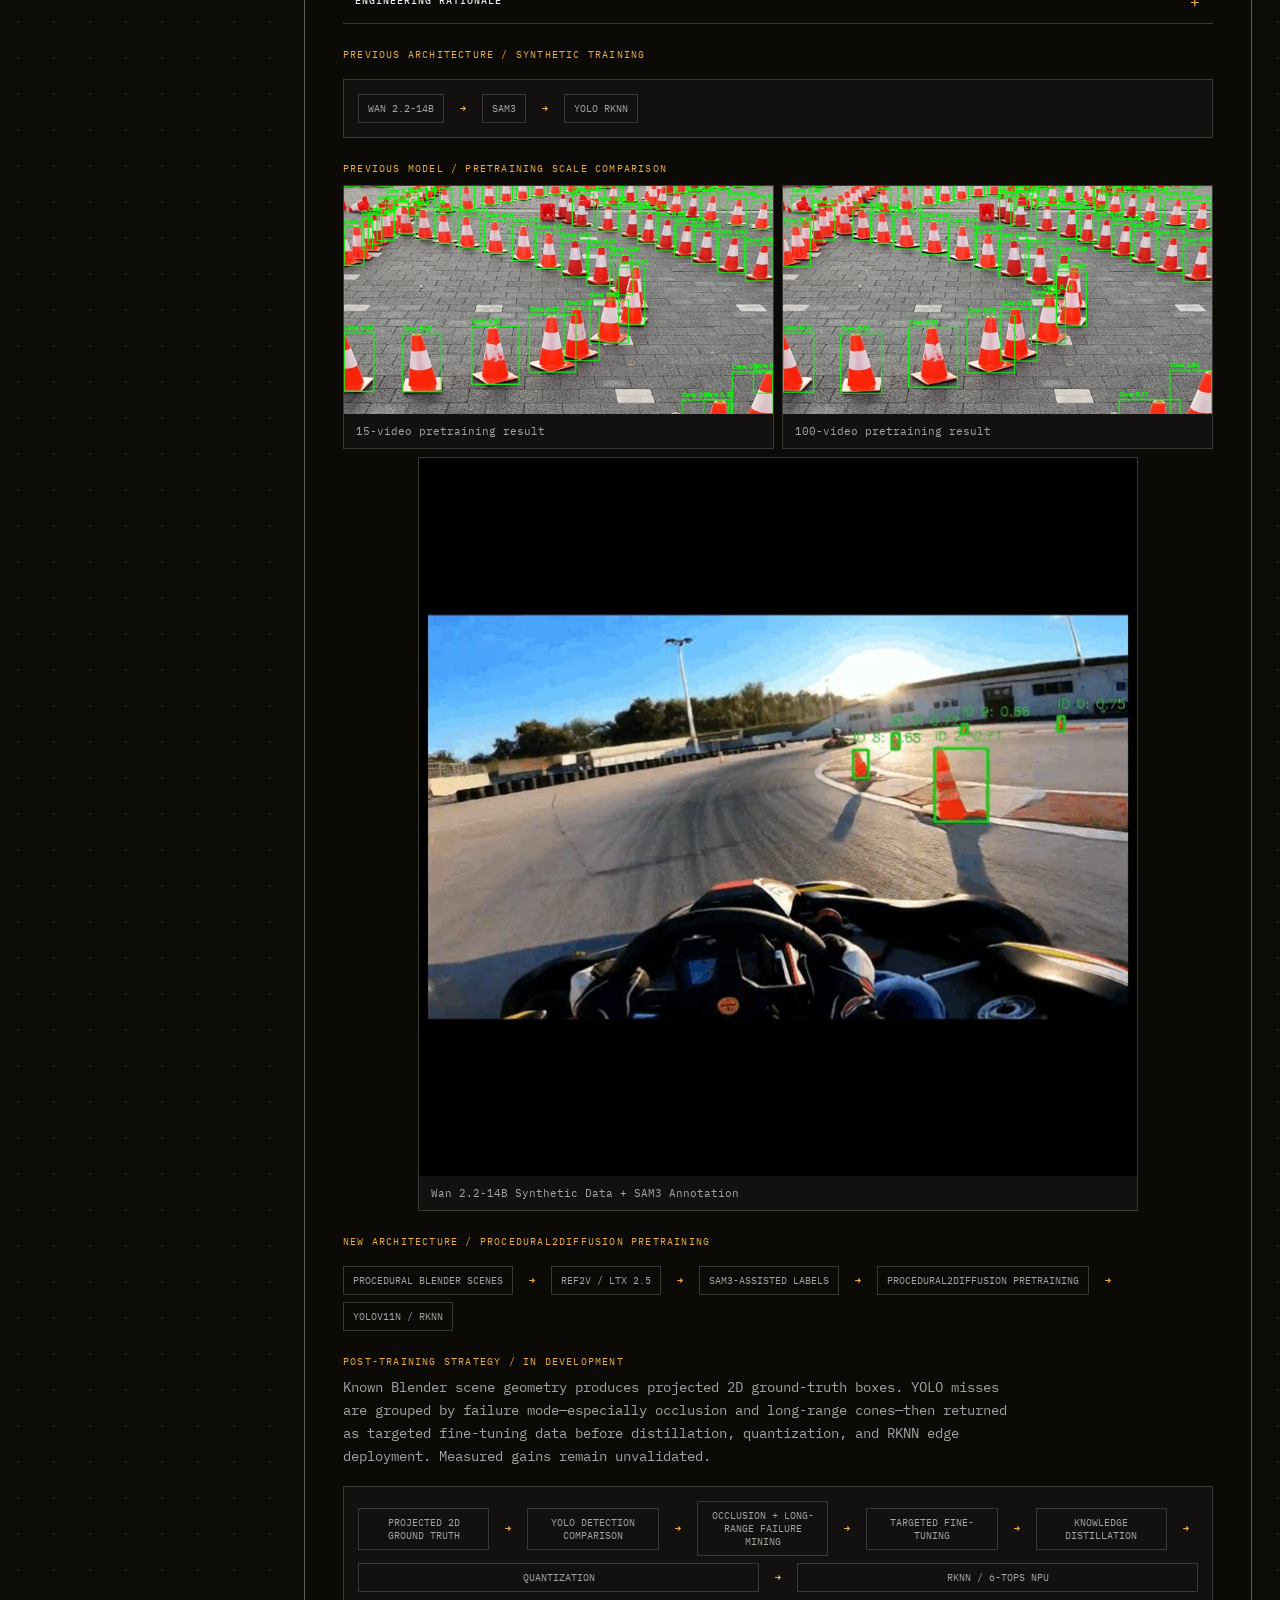
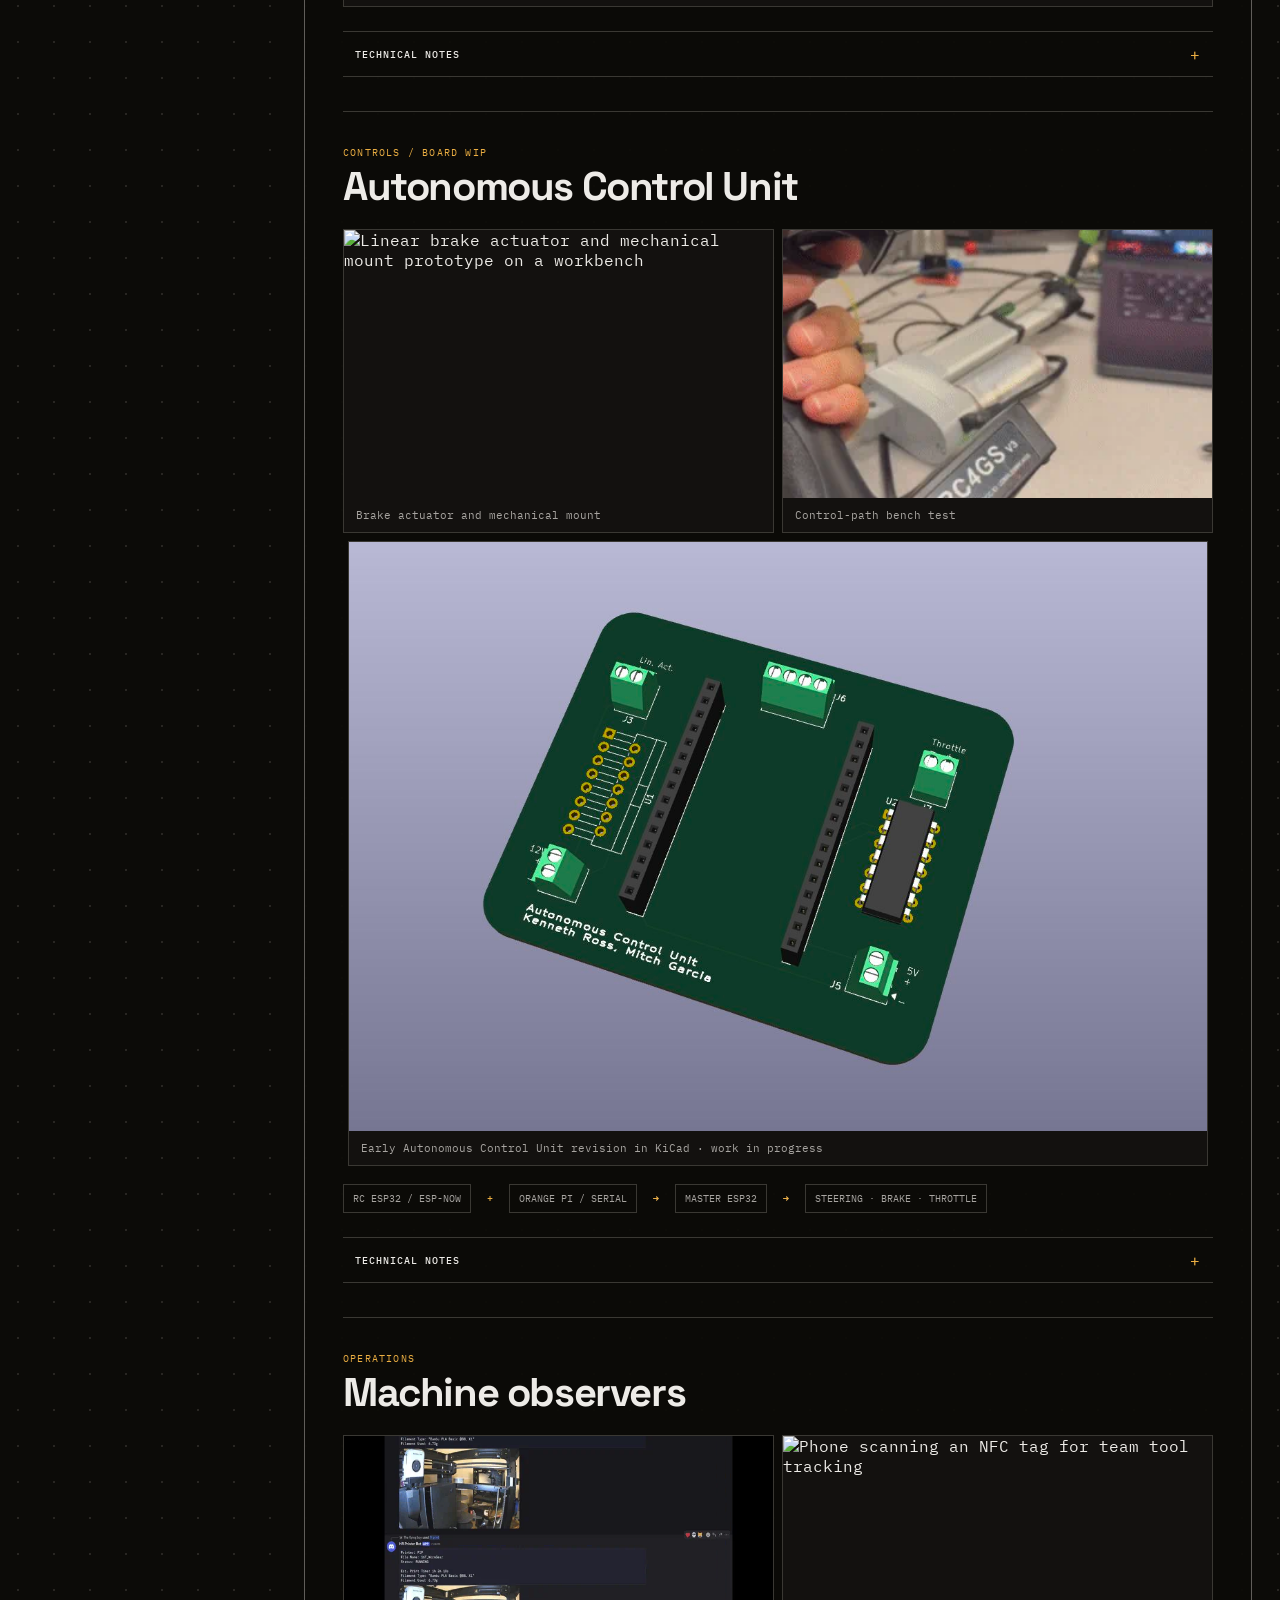
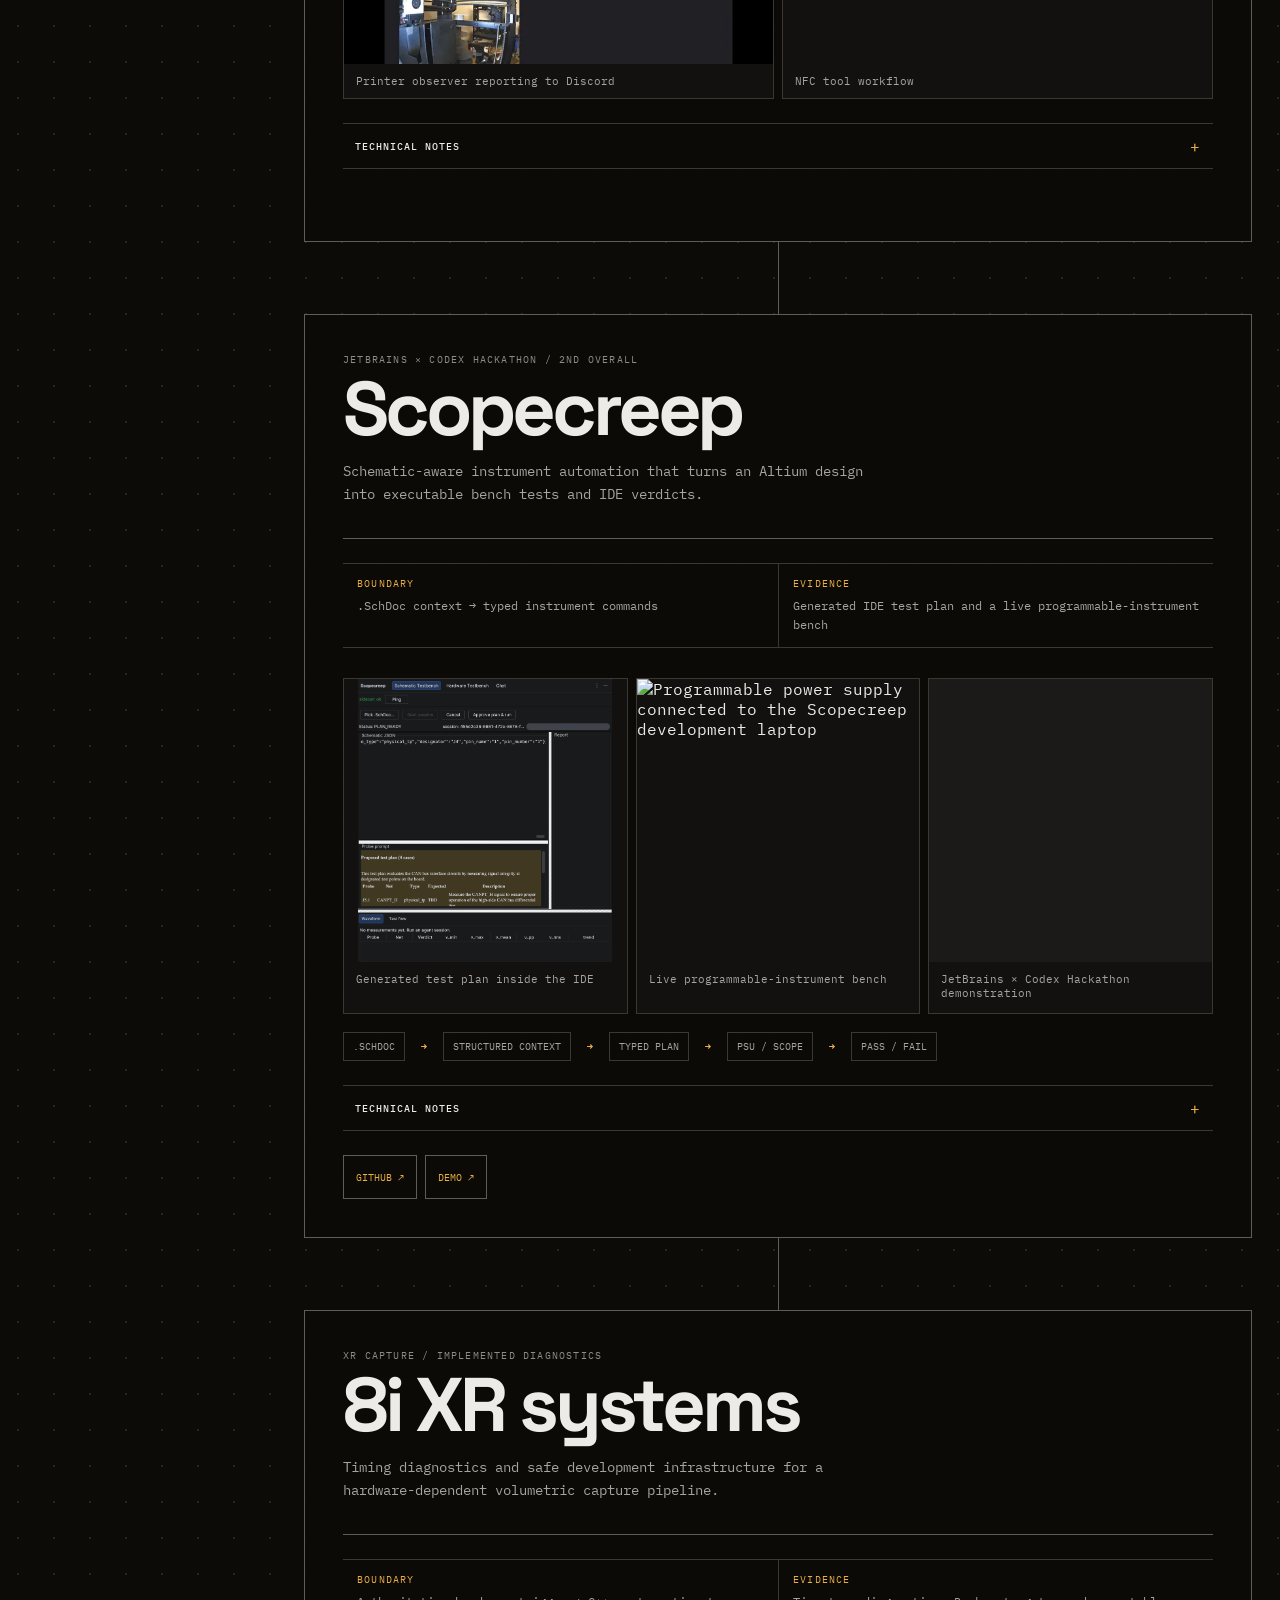
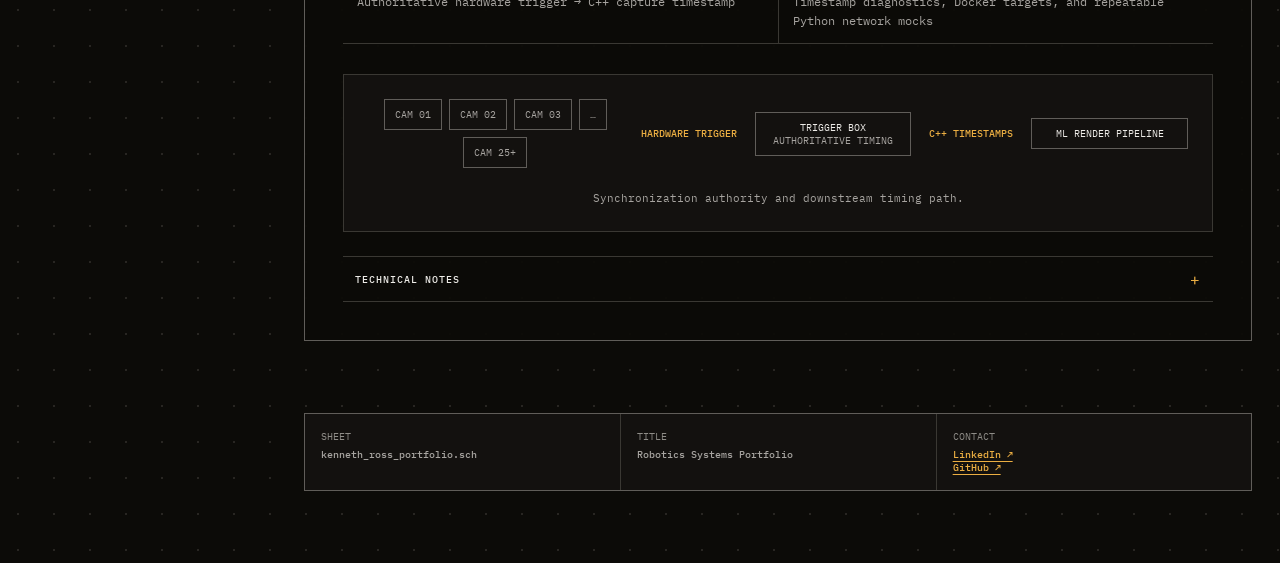
==== commit 427fbbef: "website rehaul" ====
--- a/index.html
+++ b/index.html
@@ -1,1472 +1,374 @@
-<!DOCTYPE html>
+<!doctype html>
 <html lang="en">
 <head>
-    <!-- Google tag (gtag.js) -->
-    <script async src="https://www.googletagmanager.com/gtag/js?id=G-NQ26GZ8RCH"></script>
-    <script>
-        window.dataLayer = window.dataLayer || [];
-        function gtag(){dataLayer.push(arguments);}
-        gtag('js', new Date());
-
-        gtag('config', 'G-NQ26GZ8RCH');
-    </script>
-    <meta charset="UTF-8">
-    <meta name="viewport" content="width=device-width, initial-scale=1.0">
-    <title>Kenneth Ross - Robotics Dashboard v7 (Refined Sidebar & Layout)</title>
-    <link href="https://fonts.googleapis.com/css2?family=Inter:wght@300;400;500;600;700&family=Roboto+Mono:wght@400;700&display=swap" rel="stylesheet">
-    <style>
-        /* Modern CSS Reset */
-        *, *::before, *::after {
-            box-sizing: border-box;
-            margin: 0;
-            padding: 0;
-        }
-
-        /* Variables for Theme 7: Refined Robotics Visualization Dashboard */
-        :root {
-            --bg-primary: #0A0F17; /* Very dark blue-gray */
-            --bg-secondary: #1C2433; /* Darker panel background */
-            --bg-tertiary: #2A3647; /* Lighter panel background, for nested elements */
-            --text-light: #E8EDF3; /* Off-white for general text */
-            --accent-blue: #00B0FF; /* Bright blue for primary highlights (data, active) */
-            --accent-green: #00E676; /* Bright green for secondary highlights (headers, links) */
-            --accent-orange: #FF9800; /* Orange for warnings/attention */
-            --border-color: rgba(61, 68, 80, 0.4); /* Subtle border */
-            --shadow-glow-blue: rgba(0, 176, 255, 0.25); /* Blue glow for interactivity */
-            --shadow-glow-green: rgba(0, 230, 118, 0.25); /* Green glow */
-            --font-display: 'Roboto Mono', monospace;
-            --font-body: 'Inter', sans-serif;
-            --transition-speed: 0.3s ease-out;
-        }
-
-        html, body {
-            margin: 0;
-            padding: 0;
-            height: 100%;
-            overflow-x: hidden;
-            scroll-behavior: smooth;
-        }
-
-        body {
-            font-family: var(--font-body);
-            line-height: 1.6;
-            color: var(--text-light);
-            background-color: var(--bg-primary);
-            display: flex;
-            min-height: 100vh;
-            position: relative;
-            font-size: 16px;
-        }
-        body::before { /* Background grid/noise */
-            content: '';
-            position: fixed;
-            top: 0; left: 0; right: 0; bottom: 0;
-            background-image:
-                linear-gradient(to right, var(--border-color) 1px, transparent 1px),
-                linear-gradient(to bottom, var(--border-color) 1px, transparent 1px);
-            background-size: 20px 20px;
-            opacity: 0.05;
-            pointer-events: none;
-            z-index: -1;
-        }
-
-        a {
-            text-decoration: none;
-            color: var(--accent-green); /* Links start green now */
-            transition: var(--transition-speed);
-        }
-
-        a:hover {
-            color: var(--accent-blue); /* Hover to blue */
-            text-shadow: 0 0 5px var(--shadow-glow-blue);
-        }
-
-        /* Dashboard Layout */
-        .dashboard-layout {
-            display: grid;
-            grid-template-columns: 280px 1fr; /* Sidebar fixed, main content flexible */
-            grid-template-rows: 1fr;
-            width: 100%;
-            min-height: 100vh;
-        }
-
-        /* Sidebar - File Explorer / Navigation */
-        .dashboard-sidebar {
-            background-color: var(--bg-secondary);
-            border-right: 1px solid var(--border-color);
-            padding: 0;
-            display: flex;
-            flex-direction: column;
-            position: fixed; /* Changed to fixed for persistence */
-            top: 0;
-            bottom: 0; /* Extends to full height */
-            left: 0;
-            width: 280px; /* Fixed width */
-            z-index: 10;
-            box-shadow: 2px 0 15px rgba(0,0,0,0.4);
-        }
-
-        .sidebar-section {
-            padding: 1.5rem 0; /* Apply padding to sections */
-            display: flex; /* Ensure inner content is also flex for vertical distribution */
-            flex-direction: column;
-        }
-
-        .explorer-menu {
-            flex: 1; /* Takes 50% height */
-            overflow-y: auto; /* Allows scrolling for explorer content */
-        }
-
-        .properties-menu {
-            flex: 1; /* Takes 50% height */
-            overflow-y: auto; /* Allows scrolling for properties content */
-            border-top: 1px solid var(--border-color); /* Separator between sections */
-            justify-content: flex-end; /* Push content to bottom of its half */
-        }
-
-
-        .sidebar-header {
-            text-align: left;
-            margin-bottom: 2.5rem;
-            padding: 0 1.5rem;
-        }
-        .sidebar-header .logo {
-            font-family: var(--font-display);
-            font-size: 1.6rem;
-            font-weight: 700;
-            color: var(--accent-blue); /* Logo is blue */
-            text-shadow: 0 0 10px var(--shadow-glow-blue);
-            letter-spacing: 1px;
-            display: block;
-        }
-
-        .sidebar-nav ul {
-            list-style: none;
-            padding: 0;
-            margin: 0;
-        }
-        .sidebar-nav a {
-            display: flex;
-            align-items: center;
-            padding: 0.9rem 1.5rem;
-            color: var(--text-light);
-            font-family: var(--font-display); /* Use mono for file paths */
-            font-weight: 500;
-            border-left: 4px solid transparent;
-            transition: var(--transition-speed);
-            gap: 1rem;
-            text-transform: uppercase;
-        }
-        .sidebar-nav a .icon {
-            width: 20px;
-            height: 20px;
-            filter: grayscale(100%) brightness(1.5);
-            transition: var(--transition-speed);
-        }
-        .sidebar-nav a:hover, .sidebar-nav a.active {
-            background-color: rgba(0, 176, 255, 0.08); /* Blue background on active/hover */
-            border-left-color: var(--accent-blue); /* Blue border */
-            color: var(--accent-blue); /* Blue text */
-            text-shadow: 0 0 3px var(--shadow-glow-blue);
-        }
-        .sidebar-nav a:hover .icon, .sidebar-nav a.active .icon {
-            filter: grayscale(0%) brightness(1) drop-shadow(0 0 3px var(--shadow-glow-blue));
-        }
-
-        .properties-menu .menu-title {
-            font-family: var(--font-display);
-            font-size: 0.9rem;
-            color: var(--accent-green);
-            padding: 0 1.5rem 1rem;
-            text-transform: uppercase;
-            letter-spacing: 0.5px;
-        }
-
-        .properties-menu .status {
-            font-size: 0.8rem;
-            color: var(--accent-blue); /* Status blue */
-            margin-bottom: 1rem;
-            text-transform: uppercase;
-            padding: 0 1.5rem;
-        }
-        .properties-menu .social-links {
-            display: flex;
-            justify-content: center;
-            gap: 1.2rem;
-        }
-        .properties-menu .social-links img {
-            width: 32px;
-            height: 32px;
-            filter: grayscale(100%) brightness(1.5);
-            transition: var(--transition-speed);
-        }
-        .properties-menu .social-links a:hover img {
-            filter: grayscale(0%) brightness(1.2) drop-shadow(0 0 5px var(--shadow-glow-blue));
-            transform: scale(1.1);
-        }
-
-        /* Main Content Area - Visualization Panels */
-        .dashboard-main {
-            grid-column: 2 / -1;
-            padding: 1.5rem;
-            display: grid;
-            gap: 1.5rem;
-            grid-template-columns: 1fr; /* Flexible panel layout */
-            align-content: start; /* Align content to the top */
-        }
-
-        .dashboard-main > .panel { /* Ensure all direct child panels span full width */
-            grid-column: 1 / -1;
-        }
-
-        .panel {
-            background-color: var(--bg-secondary);
-            border: 1px solid var(--border-color);
-            border-radius: 8px;
-            padding: 1.5rem;
-            box-shadow: 0 4px 15px rgba(0,0,0,0.3);
-            position: relative;
-            overflow: hidden;
-            display: flex;
-            flex-direction: column;
-            opacity: 0; /* For scroll-in animation */
-            transform: translateY(20px); /* For scroll-in animation */
-            transition: opacity 0.6s var(--transition-speed), transform 0.6s var(--transition-speed);
-        }
-        .panel.visible {
-            opacity: 1;
-            transform: translateY(0);
-        }
-
-        .panel-header {
-            font-family: var(--font-display);
-            font-size: 1.1rem;
-            color: var(--accent-blue); /* Panel headers are blue */
-            margin-bottom: 1rem;
-            border-bottom: 1px dashed var(--border-color);
-            padding-bottom: 0.8rem;
-            display: flex;
-            align-items: center;
-            gap: 0.5rem;
-            text-transform: uppercase;
-        }
-        .panel-header::before {
-            content: '>>'; /* Or some other symbol */
-            color: var(--accent-green); /* Icon before header is green */
-        }
-        .project-grid-panel .panel-header {
-            margin-bottom: 2.5rem; /* Larger bottom margin for active_missions */
-        }
-
-        /* 3D View Hero Panel */
-        .hero-3d-view {
-            grid-column: 1 / -1; /* Span full width */
-            min-height: 500px;
-            background-color: var(--bg-primary);
-            border: 2px solid var(--accent-blue); /* Blue border for hero */
-            box-shadow: 0 0 20px var(--shadow-glow-blue); /* Blue glow for hero */
-            position: relative;
-            display: flex;
-            flex-direction: column;
-            justify-content: space-between; /* Push controls to top/bottom */
-            background-image: url('https://via.placeholder.com/1200x500/0A0F17/00B0FF?text=3D+ROBOT+MODEL+OR+POINT+CLOUD+VISUALIZATION'); /* Placeholder 3D image with blue accent */
-            background-size: cover;
-            background-position: center;
-            overflow: hidden;
-        }
-        .hero-3d-view::before { /* Overlay to darken image */
-            content: '';
-            position: absolute;
-            inset: 0;
-            background: linear-gradient(to bottom, rgba(10,15,23,0.8), rgba(10,15,23,0.3), rgba(10,15,23,0.8));
-            z-index: 1;
-        }
-
-        .view-controls {
-            z-index: 2;
-            display: flex;
-            justify-content: space-between;
-            flex-wrap: wrap;
-            padding: 1rem 1.5rem;
-            font-family: var(--font-display);
-            color: var(--accent-green); /* View controls status text is green */
-            font-size: 0.85rem;
-            background-color: rgba(0,0,0,0.3);
-            border-bottom: 1px solid var(--border-color);
-        }
-        .view-controls span {
-            display: flex;
-            align-items: center;
-            gap: 0.5rem;
-        }
-        .view-controls .status-indicator {
-            width: 8px;
-            height: 8px;
-            border-radius: 50%;
-            background-color: var(--accent-blue); /* Status indicator dot is blue */
-            box-shadow: 0 0 5px var(--shadow-glow-blue);
-        }
-
-        .view-main-area {
-            z-index: 2;
-            flex-grow: 1;
-            display: flex;
-            flex-direction: column;
-            justify-content: center;
-            align-items: center;
-            text-align: center;
-            padding: 0 2rem;
-        }
-        .view-main-area h1 {
-            font-family: var(--font-display);
-            font-size: 2.8rem;
-            color: var(--accent-blue); /* Hero title is blue */
-            margin-bottom: 1rem;
-            text-shadow: 0 0 15px var(--shadow-glow-blue);
-            overflow: hidden;
-        }
-        .view-main-area .typewriter-text {
-            font-family: var(--font-display);
-            font-size: 1.5rem;
-            color: var(--accent-green); /* Typewriter text is green */
-            min-height: 1.5em;
-            display: inline-block;
-            margin-bottom: 2rem;
-        }
-        .view-main-area .typewriter-text::after {
-            content: '_';
-            animation: blinkCaret 0.8s step-end infinite;
-        }
-        @keyframes blinkCaret {
-            from, to { opacity: 1; }
-            50% { opacity: 0; }
-        }
-        .view-main-area .cta-button {
-            display: inline-block;
-            padding: 0.8rem 1.5rem;
-            background-color: var(--accent-blue); /* CTA button is blue */
-            color: var(--bg-primary);
-            border-radius: 4px;
-            font-family: var(--font-display);
-            font-weight: 700;
-            transition: var(--transition-speed);
-            box-shadow: 0 0 10px rgba(0, 176, 255, 0.4);
-        }
-        .view-main-area .cta-button:hover {
-            background-color: var(--accent-green); /* CTA hover to green */
-            color: var(--text-light);
-            box-shadow: 0 0 15px var(--shadow-glow-green);
-            transform: translateY(-3px);
-        }
-
-        /* About Panel & About Media Panel */
-        .about-content-wrapper {
-            display: flex;
-            flex-direction: row;
-            align-items: flex-start;
-            gap: 2.5rem;
-        }
-        .profile-img-box {
-            margin: 0;
-            width: 180px;
-            height: 180px;
-            border-radius: 8px;
-            flex-shrink: 0;
-        }
-
-        #about .about-content {
-            display: flex;
-            flex-direction: column; /* Fallback */
-            gap: 1.5rem;
-            flex-grow: 1;
-        }
-        #about .about-text p {
-            margin-bottom: 0.8rem;
-            margin-left: 0.3rem;
-            margin-right: 0.3rem;
-            color: var(--text-light);
-        }
-        #about .profile-image-container {
-            width: 120px;
-            height: 120px;
-            border-radius: 50%;
-            overflow: hidden;
-            border: 2px solid var(--accent-green); /* Profile image border green */
-            box-shadow: 0 0 10px rgba(0, 230, 118, 0.4); /* Profile image shadow green */
-            margin: 0 auto; /* Center image */
-            flex-shrink: 0;
-        }
-        #about .profile-image-container img {
-            width: 100%;
-            height: 100%;
-            object-fit: cover;
-            filter: grayscale(20%);
-        }
-
-
-
-        /* Projects Panel */
-        .project-grid-panel {
-            grid-column: 1 / -1; /* Span full width */
-            padding-bottom: 0; /* Adjust for internal padding of cards */
-        }
-        .projects-grid {
-            display: grid;
-            grid-template-columns: repeat(auto-fit, minmax(260px, 1fr));
-            gap: 1rem;
-            flex-grow: 1;
-        }
-        .project-card {
-            background-color: var(--bg-tertiary);
-            border: 1px solid var(--border-color);
-            border-radius: 6px;
-            overflow: hidden;
-            transition: var(--transition-speed);
-            box-shadow: 0 2px 10px rgba(0,0,0,0.2);
-            display: flex;
-            flex-direction: column;
-        }
-        .project-card:hover {
-            border-color: var(--accent-blue); /* Project card hover border blue */
-            box-shadow: 0 0 12px var(--shadow-glow-blue); /* Project card hover shadow blue */
-            transform: translateY(-4px);
-            background-color: rgba(0, 176, 255, 0.05); /* Project card hover bg blue */
-        }
-        .project-card-image {
-            height: 160px;
-            overflow: hidden;
-            border-bottom: 1px solid var(--border-color);
-        }
-        .project-card-image img {
-            width: 100%;
-            height: 100%;
-            object-fit: cover;
-            filter: brightness(80%) grayscale(60%);
-            transition: var(--transition-speed);
-        }
-        .project-card:hover .project-card-image img {
-            filter: brightness(100%) grayscale(0%);
-            transform: scale(1.08);
-        }
-        .project-card-info {
-            padding: 1rem;
-            flex-grow: 1;
-            display: flex;
-            flex-direction: column;
-        }
-        .project-card-info h3 {
-            font-family: var(--font-display);
-            font-size: 1rem;
-            color: var(--accent-blue); /* Project card title blue */
-            margin-bottom: 0.4rem;
-        }
-        .project-card-info h4 {
-            font-size: 0.8rem;
-            color: var(--accent-green); /* Project card subtitle green */
-            margin-bottom: 0.8rem;
-        }
-        .project-card-info p {
-            font-size: 0.9rem;
-            color: var(--text-light);
-            flex-grow: 1;
-            margin-bottom: 1rem;
-        }
-        .project-card-link {
-            font-family: var(--font-display);
-            color: var(--accent-blue); /* Project card link blue */
-            align-self: flex-start;
-            display: flex;
-            align-items: center;
-            gap: 0.3em;
-            font-size: 0.9rem;
-        }
-        .project-card-link::after {
-            content: '>';
-            opacity: 0;
-            transition: var(--transition-speed);
-        }
-        .project-card-link:hover::after {
-            opacity: 1;
-            transform: translateX(3px);
-        }
-
-        /* Skills Panel */
-        .skills-grid {
-            display: grid;
-            grid-template-columns: repeat(auto-fit, minmax(90px, 1fr));
-            gap: 0.8rem;
-            justify-items: center;
-            text-align: center;
-        }
-        .skill-widget {
-            background-color: var(--bg-tertiary);
-            border: 1px solid var(--border-color);
-            border-radius: 5px;
-            padding: 0.8rem 0.5rem;
-            transition: var(--transition-speed);
-            display: flex;
-            flex-direction: column;
-            align-items: center;
-            justify-content: center;
-            width: 100%;
-            height: 100px;
-        }
-        .skill-widget:hover {
-            border-color: var(--accent-blue); /* Skill widget hover border blue */
-            box-shadow: 0 0 8px var(--shadow-glow-blue); /* Skill widget hover shadow blue */
-            transform: translateY(-2px);
-            background-color: rgba(0, 176, 255, 0.05); /* Skill widget hover bg blue */
-        }
-        .skill-widget-icon {
-            width: 45px;
-            height: 45px;
-            object-fit: contain;
-            filter: grayscale(80%) brightness(1.5);
-            transition: var(--transition-speed);
-            margin-bottom: 0.4rem;
-        }
-        .skill-widget:hover .skill-widget-icon {
-            filter: grayscale(0%) brightness(1) drop-shadow(0 0 4px var(--shadow-glow-blue));
-            transform: scale(1.1);
-        }
-        .skill-widget-name {
-            font-family: var(--font-display);
-            font-size: 0.75rem;
-            color: var(--text-light);
-            white-space: nowrap;
-            overflow: hidden;
-            text-overflow: ellipsis;
-        }
-        .skill-widget:hover .skill-widget-name {
-            color: var(--accent-blue); /* Skill widget name blue */
-        }
-
-        /* Experiences Section */
-        #experiences ul {
-            list-style: none;
-            padding-left: 1.5rem; /* Indent for list items */
-        }
-        #experiences li {
-            margin-bottom: 1rem;
-            position: relative;
-            color: var(--text-light);
-        }
-        #experiences li::before {
-            content: '-';
-            color: var(--accent-green);
-            position: absolute;
-            left: -1.5rem;
-        }
-        #experiences h3 {
-            font-family: var(--font-display);
-            color: var(--accent-blue);
-            font-size: 1rem;
-            margin-bottom: 0.2rem;
-        }
-        #experiences h4 {
-            font-family: var(--font-body);
-            color: var(--accent-green);
-            font-size: 0.9rem;
-            font-weight: 500;
-            margin-bottom: 0.5rem;
-        }
-        #experiences p {
-            font-size: 0.9rem;
-        }
-
-
-        /* Contact Panel */
-        .contact-info-panel {
-            grid-column: 1 / -1; /* Span full width */
-        }
-        .contact-data-grid {
-            display: grid;
-            grid-template-columns: repeat(auto-fit, minmax(260px, 1fr));
-            gap: 1.5rem;
-        }
-        .contact-data-block {
-            background-color: var(--bg-tertiary);
-            border: 1px solid var(--border-color);
-            border-radius: 6px;
-            padding: 1.2rem;
-            transition: var(--transition-speed);
-        }
-        .contact-data-block:hover {
-            border-color: var(--accent-green); /* Contact data block hover border green */
-            box-shadow: 0 0 10px var(--shadow-glow-green); /* Contact data block hover shadow green */
-            transform: translateY(-2px);
-            background-color: rgba(0, 230, 118, 0.05); /* Contact data block hover bg green */
-        }
-        .contact-data-block h3 {
-            font-family: var(--font-display);
-            color: var(--accent-green); /* Contact data block title green */
-            margin-bottom: 1rem;
-            font-size: 1rem;
-        }
-        .contact-data-block p {
-            display: flex;
-            align-items: center;
-            gap: 0.8rem;
-            margin-bottom: 0.6rem;
-            font-size: 0.9rem;
-            color: var(--text-light);
-        }
-        .contact-data-block p img {
-            width: 18px;
-            height: 18px;
-            filter: grayscale(100%) brightness(1.8);
-        }
-        .contact-data-block a {
-            color: var(--accent-blue); /* Contact data block link blue */
-        }
-        .contact-data-block a:hover {
-            color: var(--accent-green); /* Contact data block link hover green */
-        }
-
-        /* Featured ML Pipeline Section */
-        .featured-panel {
-            border-color: var(--accent-orange);
-            box-shadow: 0 0 20px rgba(255, 152, 0, 0.2);
-        }
-        .featured-panel .panel-header {
-            color: var(--accent-orange);
-            border-bottom-color: rgba(255, 152, 0, 0.3);
-        }
-        .featured-headline {
-            display: flex;
-            justify-content: space-between;
-            align-items: flex-start;
-            gap: 1.5rem;
-            margin-bottom: 2rem;
-            flex-wrap: wrap;
-        }
-        .featured-headline h2 {
-            font-family: var(--font-display);
-            color: var(--accent-orange);
-            font-size: 1.1rem;
-            line-height: 1.5;
-            flex: 1;
-            min-width: 200px;
-        }
-        .featured-headline p {
-            font-size: 0.9rem;
-            color: rgba(232, 237, 243, 0.7);
-            flex: 2;
-            min-width: 200px;
-        }
-        .featured-link {
-            font-family: var(--font-display);
-            font-size: 0.8rem;
-            color: var(--accent-orange);
-            border: 1px solid var(--accent-orange);
-            padding: 0.4rem 0.9rem;
-            border-radius: 3px;
-            white-space: nowrap;
-            align-self: flex-start;
-            transition: var(--transition-speed);
-        }
-        .featured-link:hover {
-            background-color: rgba(255, 152, 0, 0.1);
-            color: var(--accent-orange);
-            box-shadow: 0 0 8px rgba(255, 152, 0, 0.4);
-            text-shadow: none;
-        }
-        .pipeline-stages {
-            display: flex;
-            align-items: stretch;
-            gap: 0;
-            margin-bottom: 2rem;
-            overflow-x: auto;
-            padding-bottom: 0.8rem;
-        }
-        .pipeline-stages::-webkit-scrollbar {
-            height: 6px;
-        }
-        .pipeline-stages::-webkit-scrollbar-thumb {
-            background: rgba(255, 152, 0, 0.4);
-            border-radius: 3px;
-        }
-        .pipeline-stages::-webkit-scrollbar-track {
-            background: rgba(0,0,0,0.1);
-        }
-        .pipeline-stage {
-            background-color: var(--bg-tertiary);
-            border: 1px solid rgba(255, 152, 0, 0.3);
-            border-radius: 4px;
-            padding: 1rem 1.2rem;
-            flex: 1;
-            min-width: 140px;
-            text-align: center;
-            display: flex;
-            flex-direction: column;
-            justify-content: center;
-        }
-        .pipeline-arrow {
-            display: flex;
-            align-items: center;
-        }
-        .pipeline-stage-id {
-            font-family: var(--font-display);
-            font-size: 0.65rem;
-            color: var(--accent-orange);
-            opacity: 0.7;
-            display: block;
-            margin-bottom: 0.4rem;
-        }
-        .pipeline-stage-name {
-            font-family: var(--font-display);
-            font-size: 0.85rem;
-            color: var(--accent-orange);
-            display: block;
-            margin-bottom: 0.3rem;
-        }
-        .pipeline-stage-sub {
-            font-size: 0.75rem;
-            color: rgba(232, 237, 243, 0.55);
-        }
-        .pipeline-arrow {
-            font-family: var(--font-display);
-            color: rgba(255, 152, 0, 0.4);
-            font-size: 1.2rem;
-            padding: 0 0.5rem;
-            flex-shrink: 0;
-            align-self: center;
-        }
-        .benchmark-card-image {
-            width: 100%;
-            height: 350px;
-            background-color: #05080c;
-            background-image: radial-gradient(circle, rgba(0, 176, 255, 0.1) 1px, transparent 1px);
-            background-size: 20px 20px;
-            border: 1px solid rgba(61, 68, 80, 0.5);
-            border-radius: 3px;
-            overflow: hidden;
-            margin-bottom: 1rem;
-            display: flex;
-            align-items: center;
-            justify-content: center;
-        }
-        .benchmark-card-image img {
-            width: 100%;
-            height: 100%;
-            object-fit: cover;
-        }
-        .benchmark-card-image .img-placeholder {
-            font-family: var(--font-display);
-            font-size: 0.7rem;
-            color: rgba(255, 152, 0, 0.3);
-        }
-        .featured-media {
-            margin-top: 1.5rem;
-            margin-bottom: 1.5rem;
-            border: 1px solid rgba(255, 152, 0, 0.3);
-            border-radius: 4px;
-            overflow: hidden;
-            background-color: var(--bg-primary);
-            display: flex;
-            align-items: center;
-            justify-content: center;
-            aspect-ratio: 16 / 9;
-        }
-        .featured-media img {
-            width: 100%;
-            height: 100%;
-            object-fit: cover;
-        }
-        .featured-media .img-placeholder {
-            font-family: var(--font-display);
-            font-size: 0.75rem;
-            color: rgba(255, 152, 0, 0.3);
-        }
-        .benchmark-grid {
-            display: grid;
-            grid-template-columns: repeat(auto-fit, minmax(280px, 1fr));
-            gap: 1.5rem;
-            margin-bottom: 1.5rem;
-        }
-        .benchmark-card {
-            background-color: var(--bg-tertiary);
-            border: 1px solid var(--border-color);
-            border-radius: 4px;
-            padding: 1.2rem;
-        }
-        .benchmark-card h4 {
-            font-family: var(--font-display);
-            font-size: 0.8rem;
-            color: var(--accent-green);
-            margin-bottom: 1rem;
-            padding-bottom: 0.5rem;
-            border-bottom: 1px solid var(--border-color);
-        }
-        .benchmark-stat {
-            display: flex;
-            justify-content: space-between;
-            align-items: center;
-            margin-bottom: 0.5rem;
-            font-size: 0.85rem;
-        }
-        .benchmark-stat-label {
-            color: rgba(232, 237, 243, 0.6);
-            font-size: 0.8rem;
-        }
-        .benchmark-stat-value {
-            font-family: var(--font-display);
-            color: var(--accent-blue);
-            font-size: 0.85rem;
-        }
-        .benchmark-stat-value.improved {
-            color: var(--accent-green);
-        }
-
-        /* Responsive */
-        @media (max-width: 992px) {
-            .dashboard-layout {
-                grid-template-columns: 1fr; /* Stack sidebar and main content */
-            }
-            .dashboard-sidebar {
-                position: relative; /* Revert to relative for small screens */
-                height: auto;
-                width: 100%;
-                border-right: none;
-                border-bottom: 1px solid var(--border-color);
-                box-shadow: 0 2px 10px rgba(0,0,0,0.3);
-                overflow-y: hidden;
-            }
-            .dashboard-main {
-                margin-left: 0; /* Remove offset */
-                padding: 1rem;
-                grid-template-columns: 1fr; /* Single column for panels */
-            }
-            .explorer-menu, .properties-menu {
-                flex: none; /* Remove flex sizing */
-                overflow-y: visible; /* Allow scrolling to propagate to body */
-                height: auto;
-            }
-            .properties-menu {
-                border-top: none; /* Remove border when stacked horizontally */
-            }
-
-            .sidebar-nav ul {
-                display: flex;
-                flex-wrap: wrap;
-                justify-content: center;
-                gap: 0.5rem;
-            }
-            .sidebar-nav a {
-                border-left: none;
-                border-bottom: 4px solid transparent;
-                padding: 0.7rem 1rem;
-            }
-            .sidebar-nav a:hover, .sidebar-nav a.active {
-                border-left-color: transparent;
-                border-bottom-color: var(--accent-blue); /* Blue border on active/hover for responsive */
-            }
-            .sidebar-header {
-                margin-bottom: 1rem;
-            }
-            .properties-menu {
-                padding-top: 0;
-            }
-            .properties-menu .menu-title {
-                display: none; /* Hide title if it clutters */
-            }
-            .properties-menu .status {
-                margin-bottom: 0.5rem;
-            }
-
-
-            .hero-3d-view {
-                min-height: 400px;
-            }
-            .hero-3d-view h1 {
-                font-size: 2rem;
-            }
-            .hero-3d-view .typewriter-text {
-                font-size: 1.2rem;
-                min-height: 2.5em; /* Prevent jitter */
-            }
-            .project-grid-panel, .contact-info-panel, .about-grid-container {
-                grid-column: auto; /* Reset span for small screens */
-                grid-template-columns: 1fr; /* Stack columns within about-grid-container */
-            }
-            .about-content-wrapper {
-                flex-direction: column;
-                align-items: center;
-                text-align: center;
-                gap: 1.5rem;
-            }
-            .profile-img-box {
-                width: 150px;
-                height: 150px;
-            }
-        }
-        @media (max-width: 576px) {
-            body {
-                font-size: 14px;
-            }
-            .sidebar-header .logo {
-                font-size: 1.4rem;
-            }
-            .sidebar-nav a {
-                font-size: 0.9rem;
-                gap: 0.5rem;
-            }
-            .sidebar-nav a .icon {
-                width: 18px;
-                height: 18px;
-            }
-            .hero-3d-view h1 {
-                font-size: 1.8rem;
-            }
-            .hero-3d-view .typewriter-text {
-                font-size: 1rem;
-            }
-            .hero-3d-view .cta-button {
-                padding: 0.7rem 1.2rem;
-                font-size: 0.9rem;
-            }
-            .skills-grid {
-                grid-template-columns: repeat(auto-fit, minmax(70px, 1fr));
-            }
-            .skill-widget {
-                height: 80px;
-                padding: 0.5rem;
-            }
-            .skill-widget-icon {
-                width: 35px;
-                height: 35px;
-            }
-            .skill-widget-name {
-                font-size: 0.7rem;
-            }
-        }
-    </style>
+  <meta charset="utf-8">
+  <meta name="viewport" content="width=device-width, initial-scale=1, viewport-fit=cover">
+  <meta name="description" content="Kenneth Ross — robotics engineering portfolio spanning simulation, perception, embedded control, hardware test, and XR systems.">
+  <link rel="canonical" href="https://kenneth-ross.github.io/concepts/linear-schematic/">
+  <meta property="og:type" content="website">
+  <meta property="og:site_name" content="Kenneth Ross — Robotics Systems Portfolio">
+  <meta property="og:title" content="Kenneth Ross — Linear Systems Schematic">
+  <meta property="og:description" content="A robotics systems portfolio spanning simulation, perception, edge compute, embedded control, hardware test, and XR systems.">
+  <meta property="og:url" content="https://kenneth-ross.github.io/concepts/linear-schematic/">
+  <meta property="og:image" content="https://kenneth-ross.github.io/public/portfolio-og.png">
+  <meta property="og:image:width" content="1200">
+  <meta property="og:image:height" content="630">
+  <meta property="og:image:alt" content="Dark robotics schematic with an amber signal timeline">
+  <meta name="twitter:card" content="summary_large_image">
+  <meta name="twitter:title" content="Kenneth Ross — Linear Systems Schematic">
+  <meta name="twitter:description" content="Simulation, perception, edge compute, embedded control, hardware test, and XR systems.">
+  <meta name="twitter:image" content="https://kenneth-ross.github.io/public/portfolio-og.png">
+  <title>Kenneth Ross — Linear Systems Schematic</title>
+  <script async src="https://www.googletagmanager.com/gtag/js?id=G-NQ26GZ8RCH"></script>
+  <script>
+    window.dataLayer = window.dataLayer || [];
+    function gtag(){dataLayer.push(arguments);}
+    gtag('js', new Date());
+    gtag('config', 'G-NQ26GZ8RCH');
+  </script>
+  <link rel="preconnect" href="https://fonts.googleapis.com">
+  <link rel="preconnect" href="https://fonts.gstatic.com" crossorigin>
+  <link href="https://fonts.googleapis.com/css2?family=IBM+Plex+Mono:wght@400;500;600&family=Space+Grotesk:wght@500;600&display=swap" rel="stylesheet">
+  <link rel="stylesheet" href="styles.css?v=port45">
 </head>
 <body>
-    <div class="dashboard-layout">
-        <aside class="dashboard-sidebar">
-            <div class="sidebar-section explorer-menu">
-                <div class="sidebar-header">
-                    <span class="logo">EXPLORER</span>
-                </div>
-                <nav class="sidebar-nav">
-                    <ul>
-                        <li><a href="#overview"><img src="public/icon_location.png" alt="Overview Icon" class="icon">/VIEW/3D_MODEL.URDF</a></li>
-                        <li><a href="#about"><img src="public/icon_education.png" alt="Profile Icon" class="icon">/USER/PROFILE.JSON</a></li>
-                        <li><a href="#scopecreep"><img src="public/work_24dp_E3E3E3_FILL0_wght400_GRAD0_opsz24.png" alt="Scopecreep Icon" class="icon">/AGENT/HARDWARE/SCOPECREEP.LOG</a></li>
-                        <li><a href="#featured"><img src="public/icon_email.png" alt="Featured Icon" class="icon">/ML/PIPELINE/FEATURED.LOG</a></li>
-                        <li><a href="#experiences"><img src="public/work_24dp_E3E3E3_FILL0_wght400_GRAD0_opsz24.png" alt="Experiences Icon" class="icon">/USER/EXPERIENCES.LOG</a></li>
-                        <li><a href="#projects"><img src="public/icon_phone.png" alt="Projects Icon" class="icon">/ROBOT/PROJECTS/LOG.TXT</a></li>
-                        <li><a href="#skills"><img src="public/icon_phone.png" alt="Skills Icon" class="icon">/ROBOT/SYSTEM/SKILLS.YAML</a></li>
-                        <li><a href="#contact"><img src="public/logo_linkedin.png" alt="Contact Icon" class="icon">/USER/CONTACT.CFG</a></li>
-                    </ul>
-                </nav>
-            </div>
-            <div class="sidebar-section properties-menu">
-                <div class="menu-title">System Properties</div>
-                <div class="status">SYSTEM_STATUS: NOMINAL [VER. 6.0]</div>
-                <div class="social-links">
-                    <a href="https://www.linkedin.com/in/kennethsross/" target="_blank" rel="noopener noreferrer">
-                        <img src="public/logo_linkedin.png" alt="LinkedIn">
-                    </a>
-                    <a href="https://github.com/Kenneth-Ross" target="_blank" rel="noopener noreferrer">
-                        <img src="public/logo_github.png" alt="GitHub">
-                    </a>
-                </div>
-            </div>
-        </aside>
-
-        <main class="dashboard-main">
-            <section id="overview" class="panel hero-3d-view">
-                <div class="view-controls">
-                    <span><span class="status-indicator"></span>LIVE_FEED: ACTIVE</span>
-                    <span>VIEW_MODE: ORBITAL [FPS: 60]</span>
-                    <span>COORD: [X:0.0 Y:0.0 Z:0.0]</span>
-                </div>
-                <div class="view-main-area">
-                    <h1>KENNETH ROSS // ROBOTICS ENGINEER</h1>
-                    <div class="typewriter-text">INITIALIZING 3D SENSOR STREAM...</div>
-                    <a href="#projects" class="cta-button">EXPLORE_PROJECT_MODELS</a>
-                </div>
+  <header class="topbar">
+    <a class="brand" href="../" aria-label="Back to portfolio concepts">
+      <span class="brand-mark" aria-hidden="true">KR</span>
+      <span><strong>Systems portfolio</strong><small>linear schematic</small></span>
+    </a>
+    <span class="scroll-progress" aria-hidden="true"></span>
+  </header>
+
+  <div class="page-grid">
+    <aside class="rail" aria-label="Schematic hierarchy">
+      <p class="rail-title">SCHEMATIC HIERARCHY</p>
+      <nav>
+        <a href="#top" data-section-link="top"><i></i>KENNETH_ROSS</a>
+        <div class="rail-children">
+          <a href="#fsae" data-section-link="fsae"><i></i>HIGHLANDER_RACING</a>
+          <a href="#scopecreep" data-section-link="scopecreep"><i></i>SCOPECREEP</a>
+          <a href="#eighti" data-section-link="eighti"><i></i>8I_XR_SYSTEMS</a>
+        </div>
+      </nav>
+      <nav class="rail-artifacts" aria-label="Evidence index">
+        <span>EVIDENCE INDEX</span>
+        <a href="#sim2edge"><i></i><span><b>RUN</b><small>Simulation → Edge</small></span></a>
+        <a href="#cone-perception"><i></i><span><b>MODEL</b><small>Cone perception</small></span></a>
+        <a href="#control-unit"><i></i><span><b>PCB</b><small>Control unit</small></span></a>
+        <a href="#scopecreep"><i></i><span><b>IDE</b><small>Generated test plan</small></span></a>
+        <a href="#eighti"><i></i><span><b>TIMING</b><small>XR capture path</small></span></a>
+      </nav>
+      <nav class="rail-contacts" aria-label="Contact links">
+        <span>CONTACTS</span>
+        <a href="https://www.linkedin.com/in/kennethsross/" target="_blank" rel="noopener noreferrer">LINKEDIN <b>↗</b></a>
+        <a href="https://github.com/Kenneth-Ross" target="_blank" rel="noopener noreferrer">GITHUB <b>↗</b></a>
+      </nav>
+    </aside>
+
+    <main id="top" class="document" data-observe-section>
+      <section class="hero sheet-block" aria-labelledby="hero-title">
+        <div class="sheet-ref">ROOT / PORTFOLIO</div>
+        <div class="hero-grid">
+          <div>
+            <h1 id="hero-title">KENNETH<br>ROSS</h1>
+            <p class="hero-role">Robotics Engineer</p>
+          </div>
+          <div class="hero-copy">
+            <p>Robotics Engineering @ UC Riverside · 2028. Building systems across simulation, perception, edge compute, embedded control, and hardware test.</p>
+            <dl>
+              <div><dt>PRIMARY STACK</dt><dd>C++ · Python · ROS 2 · Ubuntu 24.04 · ESP32</dd></div>
+              <div><dt>SYSTEMS</dt><dd>Autonomy · Embedded Control · Edge AI · Simulation</dd></div>
+              <div><dt>CURRENT FOCUS</dt><dd>Formula SAE autonomy from simulated sensors to physical actuation.</dd></div>
+            </dl>
+          </div>
+        </div>
+        <div id="timeline" class="hero-timeline">
+          <div class="timeline-ruler" aria-hidden="true">
+            <i></i><i></i><i></i><i></i><i></i><i></i><i class="is-year" data-year="2026"></i>
+            <i></i><i></i><i></i><i></i><i></i><i></i><i></i>
+          </div>
+          <ol class="hero-bus" aria-label="Projects positioned by end or current month from July 2025 through August 2026">
+            <li data-timeline-kind="range">
+              <a href="#eighti">
+                <span class="timeline-date">JUL–SEP 2025</span>
+                <i class="timeline-node" aria-hidden="true"></i>
+                <strong>8I XR SYSTEMS</strong>
+                <small>XR INTERNSHIP · COMPLETED</small>
+              </a>
+            </li>
+            <li data-timeline-kind="point">
+              <a href="#scopecreep">
+                <span class="timeline-date">APR 2026</span>
+                <i class="timeline-node" aria-hidden="true"></i>
+                <strong>SCOPECREEP</strong>
+                <small>HACKATHON · 2ND OVERALL</small>
+              </a>
+            </li>
+            <li class="is-current" data-timeline-kind="range" data-starts-before-scale="true">
+              <a href="#fsae">
+                <span class="timeline-date">NOV 2024–CURRENT</span>
+                <i class="timeline-node" aria-hidden="true"></i>
+                <strong>HIGHLANDER RACING</strong>
+                <small>FORMULA SAE · ACTIVE</small>
+              </a>
+            </li>
+          </ol>
+        </div>
+      </section>
+
+      <section id="fsae" class="project-section" data-observe-section aria-labelledby="fsae-title">
+        <header class="project-header">
+          <div>
+            <p>FORMULA SAE / ACTIVE DEVELOPMENT</p>
+            <h2 id="fsae-title">Highlander Racing</h2>
+            <p class="project-lede">A single vehicle program connecting simulation, synthetic perception, edge deployment, drive-by-wire control, and shop operations.</p>
+          </div>
+        </header>
+
+        <dl class="boundary-ledger" aria-label="Highlander Racing validation boundary">
+          <div><dt>BOUNDARY</dt><dd>Simulation server → physical Orange Pi 5 Pro</dd></div>
+          <div><dt>EVIDENCE</dt><dd>RGB-D, IMU, and odometry streamed into the edge autonomy stack</dd></div>
+        </dl>
+
+        <figure class="io-architecture" aria-labelledby="fsae-architecture-title" tabindex="0">
+          <figcaption id="fsae-architecture-title"><span>SIMULATION LOOP / HARDWARE PORT TARGET</span><span class="signal-hint"><i></i> HOVER / FOCUS TO TRACE</span></figcaption>
+          <div class="io-horizontal-flow">
+            <section class="io-lane" data-signal-flow tabindex="0" aria-label="Simulation autonomy development loop">
+              <header class="io-lane-label"><span>CURRENT DEVELOPMENT</span><strong>SIMULATION LOOP</strong></header>
+              <div class="io-lane-flow">
+                <div class="io-endpoint">
+                  <strong>GAZEBO HARMONIC</strong>
+                  <div class="io-subnodes"><span>(RGB-D)</span><span>(IMU)</span><span>(WHEEL ODOMETRY)</span></div>
+                </div>
+                <b>→</b>
+                <div class="io-core-flow" aria-label="Simulation edge processing chain">
+                  <span class="io-core-node">ORANGE PI 5 PRO</span><b>→</b><span>ROS 2</span><b>→</b><span>YOLO</span><b>→</b><span>RTAB-MAP SLAM</span>
+                </div>
+                <b>→</b>
+                <div class="io-endpoint io-command-endpoint"><strong>AUTONOMOUS COMMANDS</strong><span>GAZEBO HARMONIC</span></div>
+              </div>
             </section>
-
-            <section id="about" class="panel">
-                <div class="panel-header">/USER/PROFILE.JSON: DATA_VIEW</div>
-                <div class="about-content about-content-wrapper">
-                    <div class="profile-image-container profile-img-box">
-                        <img src="public/headshot.jpeg" alt="Kenneth Ross">
-                    </div>
-                    <div class="about-text">
-                        <p>
-                            Hello! I'm Kenneth Ross, and I study Robotics Engineering at University Of California, Riverside.
-                        </p>
-                        <p>
-                            I am the newest Systems Lead at Highlander Racing Autonomous, and have previously done a Mixed Reality Full-Stack Software Internship. 
-                            I approach every project with total ownership; between hardware integration, or generative ML pipelines; I've built it end to end.
-                        </p>
-                        <p>
-                            As a Robotics student; my expertise lies in high-level systems design. 
-                            Recently, I've been working with synthetic data ML pipelines and autonomous vehicle control systems.
-                        </p>
-                            
-                        <p> 
-                            I'm driven by challenges and high-level design. Let's talk.
-                        </p>
-                    </div>
-                </div>
+            <div class="io-port-note">
+              <strong>HARDWARE PORT IN MIND</strong>
+              <span>THE AUTONOMY SOFTWARE KEEPS THE SAME EDGE INTERFACES; SIMULATION AND VEHICLE I/O REMAIN SEPARATE.</span>
+            </div>
+            <section class="io-lane" data-signal-flow tabindex="0" aria-label="Vehicle hardware port target">
+              <header class="io-lane-label"><span>PORT TARGET</span><strong>VEHICLE LOOP</strong></header>
+              <div class="io-lane-flow">
+                <div class="io-endpoint">
+                  <strong>VEHICLE SENSORS</strong>
+                  <div class="io-subnodes"><span>(LUXONIS OAK-D LR)</span><span>(IMU)</span><span>(WHEEL ODOMETRY)</span></div>
+                </div>
+                <b>→</b>
+                <div class="io-core-flow" aria-label="Vehicle edge processing chain">
+                  <span class="io-core-node">ORANGE PI 5 PRO</span><b>→</b><span>ROS 2</span><b>→</b><span>YOLO</span><b>→</b><span>RTAB-MAP SLAM</span>
+                </div>
+                <b>→</b>
+                <div class="io-endpoint io-command-endpoint"><strong>AUTONOMOUS COMMANDS</strong><span>ESP32 STEER-BY-WIRE</span></div>
+              </div>
             </section>
-
-            <section id="scopecreep" class="panel featured-panel" style="border-color: #D500F9; box-shadow: 0 0 20px rgba(213, 0, 249, 0.2);">
-                <div class="panel-header" style="color: #D500F9; border-bottom-color: rgba(213, 0, 249, 0.3);">/AGENT/HARDWARE/SCOPECREEP.LOG: JETBRAINS_X_CODEX_WINNER</div>
-                <div class="featured-headline">
-                    <div>
-                        <h2 style="color: #D500F9;">SCOPECREEP //<br>JETBRAINS X CODEX HACKATHON WINNER</h2>
-                    </div>
-                    <p>Awarded 2nd Place at the JetBrains x Codex Hackathon. We reverse-engineered Altium's proprietary .SchDoc format to bridge the gap between static EDA schematics and LLM reasoning, enabling an "Agent-In-Loop" system that generates and executes hardware test plans in real-time.</p>
-                    <div style="display: flex; flex-direction: column; gap: 0.8rem;">
-                        <a href="https://github.com/BhavikFTW/Scopecreep" target="_blank" rel="noopener noreferrer" class="featured-link" style="color: #D500F9; border-color: #D500F9; text-align: center;">VIEW_PROJECT →</a>
-                        <a href="https://www.youtube.com/shorts/x56vTEeutgk" target="_blank" rel="noopener noreferrer" class="featured-link" style="color: #D500F9; border-color: #D500F9; text-align: center;">WATCH_DEMO_DIRECT →</a>
-                    </div>
-                </div>
-                <div class="pipeline-stages">
-                    <div class="pipeline-stage" style="border-color: rgba(213, 0, 249, 0.3);">
-                        <span class="pipeline-stage-id" style="color: #D500F9;">STAGE_01</span>
-                        <span class="pipeline-stage-name" style="color: #D500F9;">BINARY_RE</span>
-                        <span class="pipeline-stage-sub">Altium .SchDoc parser<br>Netlist Extraction</span>
-                    </div>
-                    <div class="pipeline-arrow" style="color: rgba(213, 0, 249, 0.4);">→</div>
-                    <div class="pipeline-stage" style="border-color: rgba(213, 0, 249, 0.3);">
-                        <span class="pipeline-stage-id" style="color: #D500F9;">STAGE_02</span>
-                        <span class="pipeline-stage-name" style="color: #D500F9;">LLM_SYNTH</span>
-                        <span class="pipeline-stage-sub">Codex/OpenAI Agent<br>Test Case Generation</span>
-                    </div>
-                    <div class="pipeline-arrow" style="color: rgba(213, 0, 249, 0.4);">→</div>
-                    <div class="pipeline-stage" style="border-color: rgba(213, 0, 249, 0.3);">
-                        <span class="pipeline-stage-id" style="color: #D500F9;">STAGE_03</span>
-                        <span class="pipeline-stage-name" style="color: #D500F9;">TOOL_DRIVE</span>
-                        <span class="pipeline-stage-sub">SCPI Instrument Control<br>PSU & Scope Execution</span>
-                    </div>
-                    <div class="pipeline-arrow" style="color: rgba(213, 0, 249, 0.4);">→</div>
-                    <div class="pipeline-stage" style="border-color: rgba(213, 0, 249, 0.3);">
-                        <span class="pipeline-stage-id" style="color: #D500F9;">STAGE_04</span>
-                        <span class="pipeline-stage-name" style="color: #D500F9;">IDE_PLUGIN</span>
-                        <span class="pipeline-stage-sub">JetBrains SDK / Kotlin<br>In-Editor Test Verdicts</span>
-                    </div>
-                </div>
-                <div class="benchmark-grid">
-                    <div class="benchmark-card">
-                        <h4>MANUAL_SCHEMATIC_ANALYSIS</h4>
-                        <div class="benchmark-card-image">
-                            <img src="public/hackathon_schematic_parsing.png" alt="Manual Schematic Analysis" style="filter: grayscale(100%) opacity(0.6); object-fit: contain;">
-                        </div>
-                        <div class="benchmark-stat">
-                            <span class="benchmark-stat-label">INPUT</span>
-                            <span class="benchmark-stat-value">Static .SchDoc Schematics</span>
-                        </div>
-                        <div class="benchmark-stat">
-                            <span class="benchmark-stat-label">EXTRACTION</span>
-                            <span class="benchmark-stat-value">Manual Component Discovery</span>
-                        </div>
-                    </div>
-                    <div class="benchmark-card">
-                        <h4 style="color: #D500F9;">AGENTIC_INSTRUMENT_EXECUTION</h4>
-                        <div class="benchmark-card-image" style="border-color: rgba(213, 0, 249, 0.3);">
-                            <img src="public/hackathon_instrument.jpeg" alt="Agent-Driven Instrument Execution" style="object-fit: contain;">
-                        </div>
-                        <div class="benchmark-stat">
-                            <span class="benchmark-stat-label">INPUT</span>
-                            <span class="benchmark-stat-value improved">LLM-Parsed Topology</span>
-                        </div>
-                        <div class="benchmark-stat">
-                            <span class="benchmark-stat-label">EXTRACTION</span>
-                            <span class="benchmark-stat-value improved">Automated Tool Driving</span>
-                        </div>
-                    </div>
-                    <div class="benchmark-card">
-                        <h4 style="color: #D500F9;">DEMO_VIDEO_FEED</h4>
-                        <div class="benchmark-card-image" style="border-color: rgba(213, 0, 249, 0.3); background-color: #000; height: 350px;">
-                            <iframe width="100%" height="100%" src="https://www.youtube.com/embed/x56vTEeutgk?rel=0&amp;modestbranding=1" title="Scopecreep Demo" frameborder="0" allow="accelerometer; autoplay; clipboard-write; encrypted-media; gyroscope; picture-in-picture; web-share" referrerpolicy="strict-origin-when-cross-origin" allowfullscreen style="border: none;"></iframe>
-                        </div>
-                        <div class="benchmark-stat">
-                            <span class="benchmark-stat-label">SOURCE</span>
-                            <span class="benchmark-stat-value">YouTube Live Demo</span>
-                        </div>
-                        <div class="benchmark-stat">
-                            <span class="benchmark-stat-label">STATUS</span>
-                            <span class="benchmark-stat-value improved">STREAM_ACTIVE</span>
-                        </div>
-                    </div>
-                </div>
+          </div>
+        </figure>
+
+        <article id="sim2edge" class="subsystem subsystem-diagram">
+          <header><span>SIL/HIL WORKFLOW</span><h3>Simulation-to-edge autonomy</h3></header>
+          <figure class="project-hero-media">
+            <img src="../../public/sim_demo.webp" alt="Gazebo cone-track simulation beside Foxglove sensor, odometry, and 3D visualization panels" width="2560" height="1440" loading="lazy">
+            <figcaption>Gazebo server and Foxglove view of the simulation-to-edge development loop</figcaption>
+          </figure>
+          <div class="subsystem-grid">
+            <figure class="architecture-figure" data-signal-flow tabindex="0" aria-label="Simulation-to-edge sensor and command data flow">
+              <div class="architecture-node">GAZEBO SERVER<br><small>CONE TRACK · ACKERMANN VEHICLE</small></div>
+              <div class="architecture-row"><span>OAK-D LR RGB + DEPTH</span><span>IMU</span><span>ODOMETRY</span></div>
+              <b>ETHERNET / ROS 2 SENSOR TOPICS</b>
+              <div class="architecture-node">ORANGE PI 5 PRO</div>
+              <div class="architecture-row"><span>YOLO · CONE X/Y + DEPTH</span><span>EKF · IMU + ODOMETRY</span><span>RTAB-MAP SLAM</span></div>
+              <b>PATH PLANNING → DRIVE COMMANDS</b>
+              <div class="architecture-node">GAZEBO VEHICLE</div>
+              <figcaption>The server simulates the environment; real edge hardware runs perception, localization, mapping, and planning before returning drive commands.</figcaption>
+            </figure>
+            <details class="technical-details">
+              <summary>TECHNICAL NOTES</summary>
+              <div class="technical-details-content">
+                <div class="evidence-grid evidence-grid-three">
+                  <section><h4>WHAT I BUILT</h4><p>Gazebo runs cone-bounded tracks, a barebones Ackermann vehicle, and simulated RGB-D, IMU, and odometry. On the physical Orange Pi 5 Pro, YOLO estimates cone position and depth, an EKF filters IMU and odometry, and RTAB-Map supports localization before path planning.</p></section>
+                  <section><h4>WHAT IS VALIDATED</h4><p>RGB, depth, IMU, and odometry leave the simulation server over Ethernet and reach the edge autonomy stack. The loop returns autonomous drive commands to Gazebo.</p></section>
+                  <section><h4>WHAT REMAINS OPEN</h4><p>Controls hardware is not yet integrated. Physical closed-loop validation remains pending; the next validation is porting the autonomy command interface from the simulation sink to the separate vehicle-control interface.</p></section>
+                </div>
+              </div>
+            </details>
+          </div>
+        </article>
+
+        <article id="cone-perception" class="subsystem">
+          <header><span>PERCEPTION / MODEL MIGRATION</span><h3>Cone perception evolution</h3></header>
+          <div class="version-compare" aria-label="Cone perception versions">
+            <section>
+              <span>PREVIOUS / WORKING BASELINE</span>
+              <h4>Existing cone model</h4>
+              <p>The outputs below compare the same detector after pretraining on different quantities of synthetic video. This remains the reference point for the next iteration.</p>
             </section>
-
-            <section id="featured" class="panel featured-panel">
-                <div class="panel-header">/ML/PIPELINE/FEATURED.LOG: HIGHLIGHTED_MISSION</div>
-                <div class="featured-headline">
-                    <div>
-                        <h2>SYNTHETIC_DATA_PIPELINE //<br>SCALING DATA WHEN YOU CAN'T SCALE COMPUTE</h2>
-                    </div>
-                    <p>Built a multi-GPU distributed pipeline to generate synthetic cone-detection training data for edge AI deployment on a resource-constrained Orange Pi 5 Pro (6 TOPs NPU) — bypassing compute limits through data scaling instead.</p>
-                    <a href="https://www.linkedin.com/feed/update/urn:li:activity:7430875596823584768/" target="_blank" rel="noopener noreferrer" class="featured-link">VIEW_POST →</a>
-                </div>
-                <div class="pipeline-stages">
-                    <div class="pipeline-stage">
-                        <span class="pipeline-stage-id">STAGE_01</span>
-                        <span class="pipeline-stage-name">VIDEO_GEN</span>
-                        <span class="pipeline-stage-sub">Wan2.2-14B<br>Randomized edge-case prompts</span>
-                    </div>
-                    <div class="pipeline-arrow">→</div>
-                    <div class="pipeline-stage">
-                        <span class="pipeline-stage-id">STAGE_02</span>
-                        <span class="pipeline-stage-name">AUTO_LABEL</span>
-                        <span class="pipeline-stage-sub">Meta SAM3<br>Automated cone segmentation</span>
-                    </div>
-                    <div class="pipeline-arrow">→</div>
-                    <div class="pipeline-stage">
-                        <span class="pipeline-stage-id">STAGE_03</span>
-                        <span class="pipeline-stage-name">MODEL_TRAIN</span>
-                        <span class="pipeline-stage-sub">YOLOv11n<br>Dual RTX A5000 GPUs</span>
-                    </div>
-                    <div class="pipeline-arrow">→</div>
-                    <div class="pipeline-stage">
-                        <span class="pipeline-stage-id">STAGE_04</span>
-                        <span class="pipeline-stage-name">EDGE_DEPLOY</span>
-                        <span class="pipeline-stage-sub">Rockchip NPU<br>Orange Pi 5 Pro</span>
-                    </div>
-                </div>
-                <div class="benchmark-grid">
-                    <div class="benchmark-card">
-                        <h4>DATASET_A: 15_VIDEOS [~8HR COMPUTE]</h4>
-                        <div class="benchmark-card-image">
-                            <img src="public/output_rkopt_15.jpg" alt="Dataset A - 15 Video Model Output">
-                        </div>
-                        <div class="benchmark-stat">
-                            <span class="benchmark-stat-label">INFERENCE_TIME</span>
-                            <span class="benchmark-stat-value">52ms (~19 FPS)</span>
-                        </div>
-                        <div class="benchmark-stat">
-                            <span class="benchmark-stat-label">DETECTIONS</span>
-                            <span class="benchmark-stat-value">86</span>
-                        </div>
-                        <div class="benchmark-stat">
-                            <span class="benchmark-stat-label">BBOX_ACCURACY</span>
-                            <span class="benchmark-stat-value">BASELINE</span>
-                        </div>
-                    </div>
-                    <div class="benchmark-card">
-                        <h4>DATASET_B: 100_VIDEOS [50+HR COMPUTE]</h4>
-                        <div class="benchmark-card-image">
-                            <img src="public/output_rkopt_100.jpg" alt="Dataset B - 100 Video Model Output">
-                        </div>
-                        <div class="benchmark-stat">
-                            <span class="benchmark-stat-label">INFERENCE_TIME</span>
-                            <span class="benchmark-stat-value improved">47.1ms (~21 FPS)</span>
-                        </div>
-                        <div class="benchmark-stat">
-                            <span class="benchmark-stat-label">DETECTIONS</span>
-                            <span class="benchmark-stat-value">78</span>
-                        </div>
-                        <div class="benchmark-stat">
-                            <span class="benchmark-stat-label">BBOX_ACCURACY</span>
-                            <span class="benchmark-stat-value improved">IMPROVED ↑</span>
-                        </div>
-                    </div>
-                </div>
-                <div class="featured-media">
-                    <img src="public/linkedin_post_two.gif" alt="Synthetic Data Pipeline Demo">
-                </div>
+            <section>
+              <span>NEW / IN DEVELOPMENT</span>
+              <h4>Procedural2Diffusion pretraining</h4>
+              <p>A new pretraining architecture built around procedurally generated scenes, diffusion-transformed imagery, and assisted labels. RKNN remains the downstream edge-deployment target.</p>
             </section>
-
-            <section id="experiences" class="panel project-grid-panel">
-                <div class="panel-header">/USER/EXPERIENCES.LOG: WORK_AND_PROJECTS</div>
-                <div class="experience-list">
-                    <ul>
-                        <li>
-                            <h3>Scopecreep (Agentic Hardware Testbench) - JetBrains x Codex Hackathon</h3>
-                            <h4>2nd Place Winner (Apr 2026)</h4>
-                            <ul>
-                                <li>Reverse-engineered Altium’s .SchDoc binary format to feed structured board topology, components, power rails, and net connectivity directly into an LLM for automated test case generation.</li>
-                                <li>Closed the loop from schematic to hardware execution: LLM-synthesized test plans with typed voltage tolerances dispatched as OpenAI function calls driving real PSU and oscilloscope instruments for Agent-In-Loop hardware test bench.</li>
-                                <li>Reverse-engineered PSU and oscilloscope serial protocols from schematics and open-source references, validated command behavior against live hardware, and exposed instrument control as typed LLM tool calls.</li>
-                                <li>Shipped a JetBrains IDE plugin (Kotlin) managing full Python sidecar lifecycle and surfacing per-point PASS/FAIL verdicts in-editor.</li>
-                            </ul>
-                        </li>
-                        <li>
-                            <h3>8i | Volumetric Video Capture - Internship</h3>
-                            <h4>XR Full-Stack Software Intern (Jul 2025-Sep 2025)</h4>
-                            <ul>
-                                <li>Analyzed logs and Docker orchestration within AWS product to reverse engineer pipeline and states of different files to expose and diagnose root issues in our processing and compute pipeline.</li>
-                                <li>Developed, tested, and shipped timestamp integration for proprietary file formats for synchronization debugging with minimal architectural impact, writing in C++, building in Docker; created scrappy testing tools like a mock server for network commands in Python for test driven development.</li>
-                                <li>Collaborated on migration of our sole production build pipeline to a stable, isolated development environment. Virtualized the production server on Proxmox to create a breakable developer clone, implementing version control and automated backup protocols to safeguard production integrity.</li>
-                            </ul>
-                        </li>
-                        <li>
-                            <h3>Highlander Racing - Formula SAE</h3>
-                            <h4>Autonomous Systems Engineer (Jan 2026-Current)</h4>
-                            <ul>
-                                <li>Owned the creation of a Synthetic Data Training Pipeline using multi-GPU distributed compute; using WanAI video generation; utilized randomized prompting to produce edge-case driving scenarios, integrated Meta SAM3 for labeling cones, and exported YOLO models for deployment on the Orange Pi's Rockchip NPU.</li>
-                                <li>Designing the Autonomous GNC architecture, designing a custom Control Board PCB in Altium to manage high-to-low power step-down and distribute Edge Compute commands via serial, remote commands via ESP-NOW; interfaced a master ESP32 to command a steering CNC motor, braking linear actuator, and digital throttle potentiometer; aiming for low latency, modularity, and rules compliance.</li>
-                                <li>Developing the autonomous software stack, architecting a modular ROS system for sensor fusion (IMU, Odometry, vSLAM) and YOLO-based perception; utilized Gazebo for Software-in-the-Loop testing and Foxglove for real-time observability.</li>
-                                <li>Responsible for orchestrating and managing project deliverables and timelines for Mechanical, Software, and Electrical Associate Engineers to deliver on the overall vision and architecture of the Autonomous Kart.</li>
-                            </ul>
-                            <div style="margin-top: 1rem;"></div>
-                            <h4 style="color: var(--accent-green);">Autonomous Associate Engineer (Nov 2024-Jan 2026)</h4>
-                            <ul>
-                                <li>Developed and owned a 3D printer observer Discord application to provide real-time manufacturing oversight via Node.js, MQTT, and FTP, integrating Gemini as a multimodal image-to-confidence inference to automate failure detection; this system enabled immediate error response.</li>
-                                <li>Responsible for the mechanical design for our Braking Linear Actuator designed in Solidworks, reverse engineering mounting points on our kart's chassis, and printed on various BambuLab 3D Printers.</li>
-                            </ul>
-                        </li>
-                        <li>
-                            <h3>2024 KidWind World Competition</h3>
-                            <h4>Design Lead (Sep 2023-May 2024)</h4>
-                            <ul>
-                                <li>Recipient of the 2024 World Judges Award and 3rd Place Winner of the World Simulation Challenge.</li>
-                                <li>Owned the entire CAD assembly of our Wind Turbine housing, gearbox, and Wind Turbine blades; designed in Fusion 360.</li>
-                            </ul>
-                        </li>
-                        <li>
-                            <h3>Roblox Freelance Game Developer</h3>
-                            <h4>(Jan 2020-Present)</h4>
-                            <ul>
-                                <li>Designed and implemented core game architecture and systems, including Combat AI and weapons management. Contributed to open-source projects and led the development of a custom fork of an open-source weapons system.</li>
-                            </ul>
-                        </li>
-                    </ul>
-                </div>
-            </section>
-
-
-            <section id="projects" class="panel project-grid-panel">
-                <div class="panel-header">/ROBOT/PROJECTS/LOG.TXT: ACTIVE_MISSIONS</div>
-                <div class="projects-grid">
-                    <div class="project-card">
-                        <div class="project-card-image">
-                            <img src="public/project_nfc.gif" alt="NFC Tag Tool Tracker">
-                        </div>
-                        <div class="project-card-info">
-                            <h3>NFC Tag Tool Tracker</h3>
-                            <h4>PROJECT_ID: HLR_PM_001</h4>
-                            <p>Developed a tool tracking system using NFC tags, pre-filled forms, and a Google Sheet to keep track of the last user and time of a tool. This instantly improved tool retention and organization.</p>
-                            <a href="#" class="project-card-link">VIEW_DATA</a>
-                        </div>
-                    </div>
-                    <div class="project-card">
-                        <div class="project-card-image">
-                            <img src="public/project_discordapp.gif" alt="BambuLab Printer Discord Application">
-                        </div>
-                        <div class="project-card-info">
-                            <h3>BambuLab Printer Discord Application</h3>
-                            <h4>PROJECT_ID: HLR_IT_002</h4>
-                            <p>Implemented a Discord Application that improves manufacturing oversight by allowing team members to view current print jobs through live updates, slash command invocation, and automated print failure detection.</p>
-                            <a href="#" class="project-card-link">VIEW_DATA</a>
-                        </div>
-                    </div>
-                    <div class="project-card">
-                        <div class="project-card-image">
-                            <img src="public/project_autonomous_brakes.png" alt="Autonomous Braking Control System">
-                        </div>
-                        <div class="project-card-info">
-                            <h3>Autonomous Braking Control System</h3>
-                            <h4>PROJECT_ID: HLR_FSAE_003</h4>
-                            <p>Owned full responsibility of Highlander Racing's Autonomous Braking Control System and Mounts. Integrating Radio Control, P.I.D, and Command Line Interface.</p>
-                            <a href="#" class="project-card-link">VIEW_DATA</a>
-                        </div>
-                    </div>
-                    <div class="project-card">
-                        <div class="project-card-image">
-                            <img src="public/project_roboticarm.jpeg" alt="Robotic Arm">
-                        </div>
-                        <div class="project-card-info">
-                            <h3>Robotic Arm</h3>
-                            <h4>PROJECT_ID: PERSONAL_004</h4>
-                            <p>Further developed CAD ability on Fusion 360 on a systems level project, 3D printing optimizations, and motor control Arduino Integration.</p>
-                            <a href="#" class="project-card-link">VIEW_DATA</a>
-                        </div>
-                    </div>
-                    <div class="project-card">
-                        <div class="project-card-image">
-                            <img src="public/project_kidwind.jpeg" alt="KidWind Energy Competition">
-                        </div>
-                        <div class="project-card-info">
-                            <h3>KidWind Energy Competition</h3>
-                            <h4>PROJECT_ID: COMPETITION_005</h4>
-                            <p>Led mechanical design for wind turbine blades, gearbox, and chassis. Raised $2500+ dollars through crowdsourcing under extreme budget constraints.</p>
-                            <a href="#" class="project-card-link">VIEW_DATA</a>
-                        </div>
-                    </div>
-                    <div class="project-card">
-                        <div class="project-card-image">
-                            <img src="/api/placeholder/400/320" alt="Roblox Game Development Placeholder">
-                        </div>
-                        <div class="project-card-info">
-                            <h3>Roblox Game Development</h3>
-                            <h4>PROJECT_ID: FREELANCE_006</h4>
-                            <p>Designed and implemented core game architecture and systems, including Combat AI and weapons management. Contributed to open-source projects and led the development of a custom fork of an open-source weapons system.</p>
-                            <a href="#" class="project-card-link">VIEW_DATA</a>
-                        </div>
-                    </div>
-                </div>
-            </section>
-
-            <section id="skills" class="panel">
-                <div class="panel-header">/ROBOT/SYSTEM/SKILLS.YAML: COMPONENT_LIST</div>
-                <div class="skills-grid">
-                    <div class="skill-widget">
-                        <img src="public/skill_solidworks.png" alt="SolidWorks" class="skill-widget-icon">
-                        <span class="skill-widget-name">SolidWorks</span>
-                    </div>
-                    <div class="skill-widget">
-                        <img src="public/skill_fusion360.png" alt="Fusion 360" class="skill-widget-icon">
-                        <span class="skill-widget-name">Fusion 360</span>
-                    </div>
-                    <div class="skill-widget">
-                        <img src="public/skill_blender.png" alt="Blender" class="skill-widget-icon">
-                        <span class="skill-widget-name">Blender</span>
-                    </div>
-                    <div class="skill-widget">
-                        <img src="public/skill_arduino.png" alt="Arduino" class="skill-widget-icon">
-                        <span class="skill-widget-name">Arduino</span>
-                    </div>
-                    <div class="skill-widget">
-                        <img src="public/skill_cpp.png" alt="C++" class="skill-widget-icon">
-                        <span class="skill-widget-name">C++</span>
-                    </div>
-                    <div class="skill-widget">
-                        <img src="public/skill_nodejs.png" alt="NodeJS" class="skill-widget-icon">
-                        <span class="skill-widget-name">NodeJS</span>
-                    </div>
-                    <div class="skill-widget">
-                        <img src="public/skill_matlab.png" alt="MATLAB" class="skill-widget-icon">
-                        <span class="skill-widget-name">MATLAB</span>
-                    </div>
-                </div>
-            </section>
-
-            <section id="contact" class="panel contact-info-panel">
-                <div class="panel-header">/USER/CONTACT.CFG: CONNECTION_DATA</div>
-                <div class="contact-data-grid">
-                    <div class="contact-data-block">
-                        <h3>USER_LOCATION_DATA</h3>
-                        <p><img src="public/icon_location.png" alt="Location"> Current: Bay Area, CA</p>
-                        <p><img src="public/icon_education.png" alt="Education"> School: U.C Riverside</p>
-                    </div>
-                    <div class="contact-data-block">
-                        <h3>NETWORK_IDENTIFIERS</h3>
-                        <p><img src="public/logo_linkedin.png" alt="LinkedIn"><a href="https://www.linkedin.com/in/kennethsross/" target="_blank" rel="noopener noreferrer"> LINKEDIN_PROFILE</a></p>
-                        <p><img src="public/logo_github.png" alt="GitHub"><a href="https://github.com/Kenneth-Ross" target="_blank" rel="noopener noreferrer"> GITHUB_REPO</a></p>
-                    </div>
-                </div>
-            </section>
-        </main>
+          </div>
+          <details class="technical-details rationale-details">
+            <summary>ENGINEERING RATIONALE</summary>
+            <div class="technical-details-content">
+              <div class="architecture-delta" aria-label="Previous and new cone perception architecture changes">
+                <div class="delta-header" aria-hidden="true"><span>ELEMENT</span><span>PREVIOUS</span><span>NEW / ENGINEERING REASON</span></div>
+                <div class="delta-row"><strong>DATA SOURCE</strong><span data-label="Previous">Wan 2.2-14B synthetic data</span><span data-label="New / reason">Procedural Blender scenes transformed with Ref2V / LTX 2.5 provide controllable track geometry before realism is added.</span></div>
+                <div class="delta-row"><strong>LABEL PATH</strong><span data-label="Previous">SAM3</span><span data-label="New / reason">SAM3-assisted labels plus projected 2D ground truth support direct comparison against known scene geometry.</span></div>
+                <div class="delta-row"><strong>EDGE PATH</strong><span data-label="Previous">YOLO RKNN</span><span data-label="New / reason">YOLOv11n continues through distillation and quantization toward the 6-TOPS Rockchip NPU.</span></div>
+              </div>
+            </div>
+          </details>
+          <p class="evidence-label architecture-label">PREVIOUS ARCHITECTURE / SYNTHETIC TRAINING</p>
+          <div class="signal-chain signal-chain-previous" data-signal-flow tabindex="0" aria-label="Previous cone perception training flow"><span>WAN 2.2-14B</span><b>→</b><span>SAM3</span><b>→</b><span>YOLO RKNN</span></div>
+          <p class="evidence-label">PREVIOUS MODEL / PRETRAINING SCALE COMPARISON</p>
+          <div class="media-grid">
+            <figure><img src="../../public/output_rkopt_15.jpg" alt="Cone-detector result after pretraining with 15 synthetic videos" width="1200" height="900" loading="lazy"><figcaption>15-video pretraining result</figcaption></figure>
+            <figure><img src="../../public/output_rkopt_100.jpg" alt="Cone-detector result after pretraining with 100 synthetic videos" width="1200" height="900" loading="lazy"><figcaption>100-video pretraining result</figcaption></figure>
+            <figure class="media-wide"><img src="../../public/linkedin_post_two.webp" alt="Cone detections and SAM3 annotations on Wan 2.2-14B synthetic driving data" width="720" height="720" loading="lazy" decoding="async" fetchpriority="low"><figcaption>Wan 2.2-14B Synthetic Data + SAM3 Annotation</figcaption></figure>
+          </div>
+          <p class="evidence-label architecture-label">NEW ARCHITECTURE / PROCEDURAL2DIFFUSION PRETRAINING</p>
+          <div class="signal-chain" data-signal-flow tabindex="0" aria-label="Procedural2Diffusion pretraining flow"><span>PROCEDURAL BLENDER SCENES</span><b>→</b><span>REF2V / LTX 2.5</span><b>→</b><span>SAM3-ASSISTED LABELS</span><b>→</b><span>PROCEDURAL2DIFFUSION PRETRAINING</span><b>→</b><span>YOLOV11N / RKNN</span></div>
+          <p class="evidence-label architecture-label">POST-TRAINING STRATEGY / IN DEVELOPMENT</p>
+          <p class="strategy-description">Known Blender scene geometry produces projected 2D ground-truth boxes. YOLO misses are grouped by failure mode—especially occlusion and long-range cones—then returned as targeted fine-tuning data before distillation, quantization, and RKNN edge deployment. Measured gains remain unvalidated.</p>
+          <div class="signal-chain strategy-chain" data-signal-flow tabindex="0" aria-label="Post-training edge optimization flow"><span>PROJECTED 2D GROUND TRUTH</span><b>→</b><span>YOLO DETECTION COMPARISON</span><b>→</b><span>OCCLUSION + LONG-RANGE FAILURE MINING</span><b>→</b><span>TARGETED FINE-TUNING</span><b>→</b><span>KNOWLEDGE DISTILLATION</span><b>→</b><span>QUANTIZATION</span><b>→</b><span>RKNN / 6-TOPS NPU</span></div>
+          <details class="technical-details">
+            <summary>TECHNICAL NOTES</summary>
+            <div class="technical-details-content">
+              <div class="evidence-grid evidence-grid-three">
+                <section><h4>WHAT I BUILT</h4><p>Procedural track topology, cone and camera placement, diffusion generation, assisted annotation, and pretraining preparation. Distillation and quantization target the Orange Pi 5 Pro rather than a workstation GPU.</p></section>
+                <section><h4>CURRENT EVIDENCE</h4><p>The 15-video and 100-video results provide the previous-model baseline. New-architecture scene and label inspection is active.</p></section>
+                <section><h4>WHAT REMAINS OPEN</h4><p>Replacement status, final latency, closed-loop failure mining, and measured gains remain unvalidated.</p></section>
+              </div>
+            </div>
+          </details>
+        </article>
+
+        <article id="control-unit" class="subsystem">
+          <header><span>CONTROLS / BOARD WIP</span><h3>Autonomous Control Unit</h3></header>
+          <div class="media-grid media-grid-control">
+            <figure><img src="../../public/project_brakingassembly.jpg" alt="Linear brake actuator and mechanical mount prototype on a workbench" width="5712" height="4284" loading="lazy"><figcaption>Brake actuator and mechanical mount</figcaption></figure>
+            <figure><img src="../../public/project_autonomouscontrols.webp" alt="Bench testing radio-control input with a linear actuator" width="360" height="640" loading="lazy"><figcaption>Control-path bench test</figcaption></figure>
+            <figure class="media-wide media-board"><img src="../../public/autonomous_control_unit_kicad.png" alt="Early KiCad 3D render of the Autonomous Control Unit circuit board" width="1243" height="853" loading="lazy"><figcaption>Early Autonomous Control Unit revision in KiCad · work in progress</figcaption></figure>
+          </div>
+          <div class="signal-chain" data-signal-flow tabindex="0" aria-label="Autonomous Control Unit command flow"><span>RC ESP32 / ESP-NOW</span><b class="signal-merge">+</b><span>ORANGE PI / SERIAL</span><b>→</b><span>MASTER ESP32</span><b>→</b><span>STEERING · BRAKE · THROTTLE</span></div>
+          <details class="technical-details">
+            <summary>TECHNICAL NOTES</summary>
+            <div class="technical-details-content">
+              <div class="evidence-grid evidence-grid-three">
+                <section><h4>WHAT I BUILT</h4><p>The WIP control unit accepts manual commands over ESP-NOW and autonomous commands from the Orange Pi over serial. A master ESP32 coordinates a separately driven 12 Nm NEMA 34 steering motor, linear brake actuator, and digital-potentiometer throttle path.</p></section>
+                <section><h4>WHAT IS VALIDATED</h4><p>Mechanical brake-actuator mounting and bench-level radio-control prototyping are complete.</p></section>
+                <section><h4>WHAT REMAINS OPEN</h4><p>Board fabrication, bring-up, complete controls integration, and on-vehicle validation are not complete.</p></section>
+              </div>
+            </div>
+          </details>
+        </article>
+
+        <article class="subsystem">
+          <header><span>OPERATIONS</span><h3>Machine observers</h3></header>
+          <div class="media-grid">
+            <figure><img src="../../public/project_discordapp.webp" alt="Discord application reporting a live 3D-printer job" width="720" height="480" loading="lazy"><figcaption>Printer observer reporting to Discord</figcaption></figure>
+            <figure><img src="../../public/project_nfc.webp" alt="Phone scanning an NFC tag for team tool tracking" width="1080" height="1920" loading="lazy"><figcaption>NFC tool workflow</figcaption></figure>
+          </div>
+          <details class="technical-details">
+            <summary>TECHNICAL NOTES</summary>
+            <div class="technical-details-content">
+              <div class="evidence-grid">
+                <section><h4>PRINTER OBSERVER</h4><p>Node.js uses MQTT and FTP for job state and imagery, then sends live updates and Gemini-assisted failure confidence to Discord.</p></section>
+                <section><h4>TOOL TRACKER</h4><p>NFC tags open pre-filled forms that record the last user and checkout time in a shared Google Sheet.</p></section>
+              </div>
+            </div>
+          </details>
+        </article>
+      </section>
+
+      <section id="scopecreep" class="project-section" data-observe-section aria-labelledby="scope-title">
+        <header class="project-header">
+          <div>
+            <p>JETBRAINS × CODEX HACKATHON / 2ND OVERALL</p>
+            <h2 id="scope-title">Scopecreep</h2>
+            <p class="project-lede">Schematic-aware instrument automation that turns an Altium design into executable bench tests and IDE verdicts.</p>
+          </div>
+        </header>
+        <dl class="boundary-ledger" aria-label="Scopecreep validation boundary">
+          <div><dt>BOUNDARY</dt><dd>.SchDoc context → typed instrument commands</dd></div>
+          <div><dt>EVIDENCE</dt><dd>Generated IDE test plan and a live programmable-instrument bench</dd></div>
+        </dl>
+        <div class="media-grid media-grid-scopecreep">
+          <figure class="media-ide"><img src="../../public/hackathon_schematic_parsing.png" alt="Scopecreep JetBrains plugin displaying a generated hardware test plan" width="1554" height="1730" loading="lazy"><figcaption>Generated test plan inside the IDE</figcaption></figure>
+          <figure><img src="../../public/hackathon_instrument.jpeg" alt="Programmable power supply connected to the Scopecreep development laptop" width="5712" height="4284" loading="lazy"><figcaption>Live programmable-instrument bench</figcaption></figure>
+          <figure class="media-video">
+            <iframe src="https://www.youtube-nocookie.com/embed/x56vTEeutgk" title="Scopecreep JetBrains × Codex Hackathon demonstration" loading="lazy" referrerpolicy="strict-origin-when-cross-origin" allow="accelerometer; autoplay; clipboard-write; encrypted-media; gyroscope; picture-in-picture; web-share" allowfullscreen></iframe>
+            <figcaption>JetBrains × Codex Hackathon demonstration</figcaption>
+          </figure>
+        </div>
+        <div class="signal-chain" data-signal-flow tabindex="0" aria-label="Scopecreep schematic-to-verdict flow"><span>.SCHDOC</span><b>→</b><span>STRUCTURED CONTEXT</span><b>→</b><span>TYPED PLAN</span><b>→</b><span>PSU / SCOPE</span><b>→</b><span>PASS / FAIL</span></div>
+        <details class="technical-details">
+          <summary>TECHNICAL NOTES</summary>
+          <div class="technical-details-content">
+            <div class="evidence-grid evidence-grid-three">
+              <section><h4>WHAT I BUILT</h4><p>.SchDoc reverse engineering, schematic-context extraction, serial-protocol validation, and instrument tool design. A Kotlin JetBrains plugin manages the Python sidecar and reports per-test verdicts inside the IDE.</p></section>
+              <section><h4>WHAT IS VALIDATED</h4><p>The hackathon demonstration generated an IDE test plan and exercised a live programmable-instrument bench.</p></section>
+              <section><h4>WHAT REMAINS OPEN</h4><p>Verdict quality depends on extracted schematic context and instrument communication. Repeatable bench coverage needs to expand beyond the hackathon demonstration.</p></section>
+            </div>
+          </div>
+        </details>
+        <nav class="project-links" aria-label="Scopecreep links"><a href="https://github.com/BhavikFTW/Scopecreep" target="_blank" rel="noopener noreferrer">GITHUB ↗</a><a href="https://www.youtube.com/shorts/x56vTEeutgk" target="_blank" rel="noopener noreferrer">DEMO ↗</a></nav>
+      </section>
+
+      <section id="eighti" class="project-section" data-observe-section aria-labelledby="eighti-title">
+        <header class="project-header">
+          <div>
+            <p>XR CAPTURE / IMPLEMENTED DIAGNOSTICS</p>
+            <h2 id="eighti-title">8i XR systems</h2>
+            <p class="project-lede">Timing diagnostics and safe development infrastructure for a hardware-dependent volumetric capture pipeline.</p>
+          </div>
+        </header>
+        <dl class="boundary-ledger" aria-label="8i timing validation boundary">
+          <div><dt>BOUNDARY</dt><dd>Authoritative hardware trigger → C++ capture timestamp</dd></div>
+          <div><dt>EVIDENCE</dt><dd>Timestamp diagnostics, Docker targets, and repeatable Python network mocks</dd></div>
+        </dl>
+        <figure class="capture-diagram" data-signal-flow tabindex="0" aria-label="XR camera trigger and timestamp data flow">
+          <div class="camera-array" aria-label="More than 25 cameras"><span>CAM 01</span><span>CAM 02</span><span>CAM 03</span><span>…</span><span>CAM 25+</span></div>
+          <b>HARDWARE TRIGGER</b>
+          <div class="capture-node">TRIGGER BOX<br><small>AUTHORITATIVE TIMING</small></div>
+          <b>C++ TIMESTAMPS</b>
+          <div class="capture-node">ML RENDER PIPELINE</div>
+          <figcaption>Synchronization authority and downstream timing path.</figcaption>
+        </figure>
+        <details class="technical-details">
+          <summary>TECHNICAL NOTES</summary>
+          <div class="technical-details-content">
+            <div class="evidence-grid evidence-grid-three">
+              <section><h4>WHAT I BUILT</h4><p>Reworked legacy timestamp logic, built Docker targets, created Python network mocks, and virtualized the sole openSUSE build server with Proxmox for isolated development.</p></section>
+              <section><h4>WHAT IS VALIDATED</h4><p>The diagnostics and development infrastructure were implemented and exercised for diagnosis; they are not presented as a formally deployed production migration.</p></section>
+              <section><h4>WHAT REMAINS OPEN</h4><p>Hardware timing dependencies remain inside an undocumented, multi-million-line production codebase. Timing behavior still needs verification against authoritative capture hardware before migration.</p></section>
+            </div>
+          </div>
+        </details>
+      </section>
+
+      <footer class="sheet-footer">
+        <div><span>SHEET</span><strong>kenneth_ross_portfolio.sch</strong></div>
+        <div><span>TITLE</span><strong>Robotics Systems Portfolio</strong></div>
+        <div><span>CONTACT</span><a href="https://www.linkedin.com/in/kennethsross/">LinkedIn ↗</a><a href="https://github.com/Kenneth-Ross">GitHub ↗</a></div>
+      </footer>
+    </main>
+  </div>
+  <dialog class="media-lightbox" data-media-lightbox aria-label="Expanded project media">
+    <div class="media-lightbox-panel">
+      <button class="media-lightbox-close" type="button" data-media-lightbox-close aria-label="Close expanded media">CLOSE</button>
+      <div class="media-lightbox-viewport" data-media-lightbox-viewport></div>
+      <p class="media-lightbox-caption" data-media-lightbox-caption></p>
     </div>
-
-    <script>
-        document.addEventListener('DOMContentLoaded', function() {
-            const navLinks = document.querySelectorAll('.sidebar-nav a');
-            const typewriterElement = document.querySelector('.hero-3d-view .typewriter-text');
-            const roles = [
-                "RENDERING ROBOT STATE",
-                "VISUALIZING SENSOR INPUT",
-                "SIMULATING PATH PLANNING",
-                "DEBUGGING SYSTEM ALGORITHMS",
-                "GENERATING AGENTIC TEST PLANS"
-            ];
-            let currentRoleIndex = 0;
-            let currentText = '';
-            let isDeleting = false;
-            const typingSpeed = 80;
-            const deletingSpeed = 40;
-            const pauseTime = 1800;
-
-            function typeWriterEffect() {
-                if (!typewriterElement) return;
-
-                const role = roles[currentRoleIndex];
-                let speed = isDeleting ? deletingSpeed : typingSpeed;
-
-                if (isDeleting) {
-                    currentText = role.substring(0, currentText.length - 1);
-                } else {
-                    currentText = role.substring(0, currentText.length + 1);
-                }
-
-                typewriterElement.textContent = currentText;
-
-                if (!isDeleting && currentText === role) {
-                    speed = pauseTime;
-                    isDeleting = true;
-                } else if (isDeleting && currentText === '') {
-                    isDeleting = false;
-                    currentRoleIndex = (currentRoleIndex + 1) % roles.length;
-                    speed = 600; // Pause before typing next role
-                }
-
-                setTimeout(typeWriterEffect, speed);
-            }
-
-            // Start typewriter after a small delay
-            setTimeout(typeWriterEffect, 1000);
-
-            // Section visibility on scroll
-            const panels = document.querySelectorAll('.panel');
-            const observerOptions = {
-                root: null,
-                rootMargin: '0px',
-                threshold: 0.1 // Trigger when 10% of the panel is visible
-            };
-
-            const panelObserver = new IntersectionObserver((entries, observer) => {
-                entries.forEach(entry => {
-                    if (entry.isIntersecting) {
-                        entry.target.classList.add('visible');
-                        observer.unobserve(entry.target); // Stop observing once visible
-                    }
-                });
-            }, observerOptions);
-
-            panels.forEach(panel => {
-                panelObserver.observe(panel);
-            });
-
-            // Smooth scrolling for sidebar navigation and active link highlighting
-            const sections = document.querySelectorAll('main section');
-            const scrollObserverOptions = {
-                root: null,
-                rootMargin: '0px',
-                threshold: 0.5 // Highlight when 50% of the section is visible
-            };
-
-            const scrollObserver = new IntersectionObserver((entries) => {
-                entries.forEach(entry => {
-                    if (entry.isIntersecting) {
-                        navLinks.forEach(link => {
-                            link.classList.remove('active');
-                            if (link.getAttribute('href') === `#${entry.target.id}`) {
-                                link.classList.add('active');
-                            }
-                        });
-                    }
-                });
-            }, scrollObserverOptions);
-
-            sections.forEach(section => {
-                scrollObserver.observe(section);
-            });
-
-            navLinks.forEach(link => {
-                link.addEventListener('click', function(e) {
-                    e.preventDefault();
-                    const targetId = this.getAttribute('href').substring(1);
-                    const targetSection = document.getElementById(targetId);
-
-                    if (targetSection) {
-                        targetSection.scrollIntoView({
-                            behavior: 'smooth',
-                            block: 'start'
-                        });
-                    }
-                });
-            });
-        });
-    </script>
+  </dialog>
+  <script src="app.js?v=port45"></script>
 </body>
 </html>
--- a/styles.css
+++ b/styles.css
@@ -0,0 +1,444 @@
+/* Hallmark · genre: editorial · macrostructure: Long Document / Schematic Bus · tone: technical-austere · anchor hue: amber · nav: N3 side-rail · footer: Ft4 dense colophon */
+/* Hallmark · pre-emit critique: P5 H5 E5 S5 R5 V4 · contrast: pass (40–41) · slop: pass (42–45) · honest: pass (46) · chrome: pass (47) · tokens: pass (48) · responsive/mobile: pass (34, 49–57) · icons: pass (30) · motion: chronology / evidence / directional-data */
+
+:root {
+  --topbar-height: 64px;
+  --rail-width: 240px;
+  --page-width: 1440px;
+  --progress: 0;
+  --ease-in: cubic-bezier(0.7, 0, 0.84, 0);
+  --ease-in-out: cubic-bezier(0.65, 0, 0.35, 1);
+  --ease-linear: linear;
+  --dur-micro: 120ms;
+  --dur-reveal: 180ms;
+  --dur-timeline: 500ms;
+  --dur-dialog-enter: 300ms;
+  --dur-dialog-exit: 200ms;
+  --dur-signal-pass: 2400ms;
+  --signal-step: 72ms;
+
+  --color-paper: oklch(15% 0.006 80);
+  --color-paper-2: oklch(18% 0.006 80);
+  --color-paper-3: oklch(22% 0.006 80);
+  --color-paper-4: oklch(26% 0.006 80);
+  --color-canvas-elevated: oklch(18% 0.007 80);
+  --color-grid: oklch(27% 0.008 80);
+  --color-rule: oklch(34% 0.008 80);
+  --color-rule-strong: oklch(48% 0.008 80);
+  --color-ink: oklch(94% 0.006 80);
+  --color-accent-ink: oklch(17% 0.008 80);
+  --color-muted: oklch(72% 0.007 80);
+  --color-dim: oklch(64% 0.007 80);
+  --color-signal: oklch(78% 0.008 80);
+  --color-accent: oklch(79% 0.14 78);
+  --color-accent-muted: oklch(35% 0.055 78);
+  --color-transparent: transparent;
+
+  --font-ui: "IBM Plex Mono", monospace;
+  --font-display: "Space Grotesk", sans-serif;
+
+  --ease-out: cubic-bezier(0.16, 1, 0.3, 1);
+  --dur-short: 180ms;
+  --dur-medium: 420ms;
+}
+
+* { box-sizing: border-box; }
+html, body { margin: 0; overflow-x: clip; }
+html { scroll-behavior: smooth; scroll-padding-top: calc(var(--topbar-height) + 20px); }
+body {
+  min-height: 100dvh;
+  background-color: var(--color-paper);
+  background-image: radial-gradient(circle, var(--color-grid) 0 1px, var(--color-transparent) 1.2px);
+  background-size: 36px 36px;
+  color: var(--color-ink);
+  font-family: var(--font-ui);
+}
+button, a { font: inherit; }
+a { color: inherit; }
+a:focus-visible { outline: 2px solid var(--color-accent); outline-offset: 3px; }
+
+.topbar {
+  position: sticky;
+  top: 0;
+  z-index: 20;
+  height: var(--topbar-height);
+  display: grid;
+  grid-template-columns: minmax(0, 1fr);
+  align-items: center;
+  gap: 28px;
+  padding: 0 18px 0 10px;
+  border-bottom: 1px solid var(--color-rule);
+  background: color-mix(in oklch, var(--color-paper-3) 96%, var(--color-transparent));
+  backdrop-filter: blur(12px);
+}
+.brand { min-width: 0; display: flex; align-items: center; gap: 11px; color: var(--color-ink); text-decoration: none; }
+.brand-mark { width: 40px; height: 40px; flex: 0 0 auto; display: grid; place-items: center; border: 1px solid var(--color-rule-strong); background: var(--color-canvas-elevated); color: var(--color-accent); font-weight: 600; }
+.brand strong, .brand small { display: block; }
+.brand strong { font-family: var(--font-display); font-size: 15px; }
+.brand small { margin-top: 2px; color: var(--color-muted); font-size: 10px; }
+.scroll-progress { position: absolute; left: 0; right: 0; bottom: -1px; height: 2px; background: var(--color-accent); transform: scaleX(var(--progress)); transform-origin: left center; }
+
+.page-grid { width: min(100%, var(--page-width)); display: grid; grid-template-columns: var(--rail-width) minmax(0, 1fr); gap: 36px; margin: 0 auto; padding: 36px 28px 72px; }
+.rail { position: sticky; top: calc(var(--topbar-height) + 28px); align-self: start; min-width: 0; border: 1px solid var(--color-rule); background: color-mix(in oklch, var(--color-paper-2) 94%, var(--color-transparent)); }
+.rail-title { margin: 0; padding: 13px 14px; border-bottom: 1px solid var(--color-rule); background: var(--color-paper-3); color: var(--color-ink); font-size: 10px; font-weight: 600; }
+.rail nav { padding: 8px; }
+.rail nav a { min-height: 42px; display: flex; align-items: center; gap: 9px; padding: 8px; color: var(--color-muted); font-size: 10px; line-height: 1; text-decoration: none; white-space: nowrap; }
+.rail nav a:hover, .rail nav a[aria-current="true"] { background: var(--color-accent-muted); color: var(--color-ink); }
+.rail nav i { width: 7px; height: 7px; flex: 0 0 auto; border-radius: 50%; background: var(--color-signal); }
+.rail nav a[aria-current="true"] i { background: var(--color-accent); }
+.rail-children { margin-left: 11px; padding-left: 11px; border-left: 1px dotted var(--color-rule-strong); }
+.rail .rail-artifacts { margin: 8px 12px 0; padding: 14px 0 8px; border-top: 1px solid var(--color-rule); }
+.rail-artifacts > span { display: block; margin-bottom: 5px; color: var(--color-dim); font-size: 10px; letter-spacing: .12em; }
+.rail .rail-artifacts a { min-height: 42px; padding-inline: 0; }
+.rail-artifacts a > span { min-width: 0; display: grid; gap: 3px; }
+.rail-artifacts b, .rail-artifacts small { display: block; min-width: 0; overflow: hidden; text-overflow: ellipsis; white-space: nowrap; }
+.rail-artifacts b { color: var(--color-ink); font-size: 10px; font-weight: 500; letter-spacing: .08em; }
+.rail-artifacts small { color: var(--color-dim); font-size: 10px; }
+.rail .rail-contacts { margin: 10px 12px 0; padding: 14px 0 8px; border-top: 1px solid var(--color-rule); }
+.rail-contacts > span { display: block; margin-bottom: 5px; color: var(--color-dim); font-size: 10px; letter-spacing: .12em; }
+.rail .rail-contacts a { min-height: 42px; justify-content: space-between; padding-inline: 0; color: var(--color-accent); }
+.rail .rail-contacts a:hover { background: transparent; color: var(--color-ink); }
+.rail-contacts b { font-size: 10px; font-weight: 500; }
+
+.document { min-width: 0; }
+.sheet-block, .project-section { position: relative; border: 1px solid var(--color-rule-strong); background: color-mix(in oklch, var(--color-paper) 95%, var(--color-transparent)); }
+.sheet-block::before, .project-section::before { content: none; }
+.hero { min-height: calc(100dvh - var(--topbar-height) - 72px); display: grid; align-content: space-between; padding: 40px; }
+.sheet-ref { color: var(--color-accent); font-size: 10px; letter-spacing: .12em; }
+.hero-grid { display: grid; grid-template-columns: minmax(0, 1.1fr) minmax(0, .9fr); gap: 56px; align-items: start; padding-block: 72px 92px; }
+.hero h1 { min-width: 0; margin: 0; overflow-wrap: anywhere; font-family: var(--font-display); font-size: clamp(64px, 8vw, 116px); line-height: .82; letter-spacing: -.065em; }
+.hero-role { margin: 18px 0 0; color: var(--color-accent); font-size: 12px; letter-spacing: .12em; text-transform: uppercase; }
+.hero-copy > p { max-width: 58ch; margin: 0; color: var(--color-muted); font-size: 16px; line-height: 1.65; }
+.hero dl { margin: 30px 0 0; }
+.hero dl div { display: grid; grid-template-columns: 130px minmax(0, 1fr); gap: 18px; padding: 12px 0; border-top: 1px solid var(--color-rule); }
+.hero dt { color: var(--color-accent); font-size: 10px; letter-spacing: .1em; }
+.hero dd { margin: 0; color: var(--color-muted); font-size: 14px; line-height: 1.55; }
+.hero-timeline { --timeline-gutter: clamp(48px, 6%, 64px); position: relative; min-height: 174px; scroll-margin-top: calc(var(--topbar-height) + 20px); }
+.timeline-ruler { position: absolute; top: 43px; right: var(--timeline-gutter); left: var(--timeline-gutter); height: 29px; display: flex; align-items: end; justify-content: space-between; border-bottom: 1px solid var(--color-rule-strong); }
+.timeline-ruler::after { content: ""; position: absolute; right: 0; bottom: -1px; left: 0; height: 1px; background: var(--color-accent); opacity: 0; transform: scaleX(0); transform-origin: left center; pointer-events: none; }
+.timeline-ruler i { position: relative; width: 1px; height: 7px; display: block; background: var(--color-rule-strong); }
+.timeline-ruler .is-year { width: 2px; height: 28px; background: var(--color-accent); }
+.timeline-ruler .is-year::after { content: attr(data-year); position: absolute; top: 0; left: 6px; color: var(--color-accent); font-size: 8px; font-style: normal; line-height: 1; letter-spacing: .08em; }
+.hero-bus { position: absolute; inset: 0 var(--timeline-gutter); margin: 0; padding: 0; list-style: none; pointer-events: none; }
+.hero-bus li { position: absolute; top: 72px; left: 0; right: 84.6154%; min-width: 0; pointer-events: none; }
+.hero-bus li:nth-child(2) { left: 69.2308%; right: 30.7692%; }
+.hero-bus li:nth-child(3) { left: 0; right: 0; }
+.hero-bus li::before { content: ""; position: absolute; z-index: 1; top: -34px; left: 100%; width: 1px; height: 34px; background: var(--color-accent); }
+.hero-bus li::after { content: ""; position: absolute; top: -34px; right: 0; left: 0; height: 1px; background: var(--color-accent); opacity: 0; transform: scaleX(0); transform-origin: right center; transition: opacity var(--dur-micro) var(--ease-out), transform var(--dur-reveal) var(--ease-out); pointer-events: none; }
+.hero-bus li[data-timeline-kind="point"]::after { content: none; }
+.hero-bus li.is-duration-active::after { opacity: 1; transform: scaleX(1); }
+.hero-bus a { position: absolute; z-index: 2; top: -58px; left: 100%; width: 220px; min-height: 104px; display: block; padding: 0 10px 12px; color: var(--color-muted); text-align: center; text-decoration: none; transform: translateX(-50%); pointer-events: auto; }
+.hero-bus li:last-child a { text-align: right; transform: translateX(-100%); }
+.timeline-date { color: var(--color-dim); font-size: 10px; line-height: 1; letter-spacing: .08em; white-space: nowrap; }
+.timeline-date, .hero-bus small { display: block; opacity: 0; transform: translateY(4px); transition: opacity var(--dur-reveal) var(--ease-linear), transform var(--dur-reveal) var(--ease-linear); pointer-events: none; }
+.hero-bus a:hover .timeline-date, .hero-bus a:hover small, .hero-bus a:focus-visible .timeline-date, .hero-bus a:focus-visible small, .hero-bus a:active .timeline-date, .hero-bus a:active small { opacity: 1; transform: translateY(0); }
+.timeline-node { position: absolute; z-index: 1; top: 24px; left: 50%; width: 10px; height: 10px; border: 1px solid var(--color-accent); border-radius: 50%; background: var(--color-accent); transform: translate(-50%, -50%); transition: transform var(--dur-micro) var(--ease-out); }
+.hero-bus li:last-child .timeline-node { left: 100%; }
+.hero-bus strong { min-width: 0; display: block; margin-top: 61px; overflow-wrap: anywhere; color: var(--color-muted); font-size: 11px; font-weight: 500; letter-spacing: .04em; }
+.hero-bus small { margin-top: 6px; color: var(--color-dim); font-size: 10px; letter-spacing: .06em; }
+.hero-bus .is-current .timeline-date, .hero-bus .is-current strong { color: var(--color-accent); }
+.hero-bus .is-current .timeline-node { background: var(--color-paper); box-shadow: inset 0 0 0 2px var(--color-accent); }
+.hero-bus a:hover .timeline-node, .hero-bus a:focus-visible .timeline-node { transform: translate(-50%, -50%) scale(1.35); }
+.hero-bus a:focus-visible { outline: 2px solid var(--color-accent); outline-offset: 3px; }
+.hero-bus a:active { background: var(--color-accent-muted); }
+.hero-bus a[aria-disabled="true"] { cursor: not-allowed; opacity: .55; pointer-events: none; }
+.hero-timeline.is-pending:not(.is-commissioned) .timeline-ruler i,
+.hero-timeline.is-pending:not(.is-commissioned) .timeline-node { opacity: 0; }
+.hero-timeline.is-commissioned .timeline-ruler::after { animation: timeline-ruler-commission var(--dur-timeline) var(--ease-out) both; }
+.hero-timeline.is-commissioned .timeline-ruler i { animation: timeline-tick-in var(--dur-reveal) var(--ease-out) both; animation-delay: var(--timeline-delay, 0ms); }
+.hero-timeline.is-commissioned .timeline-node { animation: timeline-node-in var(--dur-reveal) var(--ease-out) both; animation-delay: var(--timeline-delay, 0ms); }
+
+@keyframes timeline-ruler-commission {
+  0% { opacity: 1; transform: scaleX(0); }
+  82% { opacity: 1; transform: scaleX(1); }
+  100% { opacity: 0; transform: scaleX(1); }
+}
+@keyframes timeline-tick-in { from { opacity: 0; transform: scaleY(.35); } to { opacity: 1; transform: scaleY(1); } }
+@keyframes timeline-node-in { from { opacity: 0; } to { opacity: 1; } }
+
+.project-section { margin-top: 72px; padding: 38px; }
+.project-section::after { content: ""; position: absolute; top: -73px; left: 50%; width: 1px; height: 72px; background: var(--color-rule-strong); transform-origin: top center; }
+.project-header { padding-bottom: 32px; border-bottom: 1px solid var(--color-rule-strong); }
+.project-header p { margin: 0 0 7px; color: var(--color-dim); font-size: 10px; letter-spacing: .12em; }
+.project-header h2 { min-width: 0; margin: 0; overflow-wrap: anywhere; font-family: var(--font-display); font-size: clamp(42px, 6vw, 76px); line-height: .96; letter-spacing: -.055em; }
+.project-header .project-lede { max-width: 68ch; margin: 14px 0 0; color: var(--color-muted); font-size: 14px; letter-spacing: 0; line-height: 1.65; }
+.boundary-ledger { display: grid; grid-template-columns: repeat(2, minmax(0, 1fr)); margin: 24px 0 30px; border-block: 1px solid var(--color-rule); }
+.boundary-ledger div { min-width: 0; padding: 13px 14px; }
+.boundary-ledger div + div { border-inline-start: 1px solid var(--color-rule); }
+.boundary-ledger dt { margin: 0 0 7px; color: var(--color-accent); font-size: 10px; letter-spacing: .12em; }
+.boundary-ledger dd { margin: 0; color: var(--color-muted); font-size: 12px; line-height: 1.55; }
+.project-section.is-nav-arrival::after { animation: project-connector-in var(--dur-dialog-enter) var(--ease-out) both; }
+.project-section.is-nav-arrival .project-header { animation: project-heading-in var(--dur-dialog-enter) var(--ease-out) both; }
+.project-section.is-nav-arrival .boundary-ledger div { animation: project-evidence-in var(--dur-dialog-enter) var(--ease-out) both; animation-delay: var(--evidence-delay, 0ms); }
+.project-section.is-nav-arrival .boundary-ledger div:nth-child(2) { --evidence-delay: 120ms; }
+
+@keyframes project-connector-in { from { opacity: .25; transform: scaleY(0); } to { opacity: 1; transform: scaleY(1); } }
+@keyframes project-heading-in { from { opacity: .45; transform: translateY(6px); } to { opacity: 1; transform: translateY(0); } }
+@keyframes project-evidence-in { from { opacity: .28; transform: translateY(4px); } to { opacity: 1; transform: translateY(0); } }
+.system-bus, .signal-chain { display: flex; align-items: center; flex-wrap: wrap; gap: 7px; }
+.system-bus { margin: 30px 0; padding: 16px; border: 1px solid var(--color-rule); background: var(--color-paper-2); }
+.system-bus span, .signal-chain span { padding: 7px 9px; border: 1px solid var(--color-rule); color: var(--color-muted); font-size: 10px; }
+.system-bus b, .signal-chain b { color: var(--color-accent); font-size: 10px; font-weight: 500; }
+
+.io-architecture { margin: 30px 0; padding: 20px; overflow-x: auto; border: 1px solid var(--color-rule); background: var(--color-paper-2); scrollbar-color: var(--color-accent) var(--color-paper-3); }
+.io-architecture > figcaption { display: flex; align-items: center; justify-content: space-between; gap: 16px; margin-bottom: 18px; color: var(--color-accent); font-size: 10px; letter-spacing: .12em; }
+.signal-hint { display: inline-flex; align-items: center; gap: 7px; color: var(--color-dim); font-size: 10px; white-space: nowrap; }
+.signal-hint i { width: 5px; height: 5px; border-radius: 50%; background: var(--color-accent); }
+.io-horizontal-flow { min-width: 1110px; display: grid; gap: 12px; }
+.io-lane { display: grid; grid-template-columns: 170px minmax(0, 1fr); gap: 10px; align-items: stretch; }
+.io-lane-label { display: grid; align-content: center; gap: 6px; padding: 12px; border: 1px solid var(--color-accent); }
+.io-lane-label span { color: var(--color-dim); font-size: 10px; letter-spacing: .1em; }
+.io-lane-label strong { color: var(--color-ink); font-size: 11px; font-weight: 500; letter-spacing: .08em; }
+.io-lane-flow { display: grid; grid-template-columns: 230px 34px minmax(410px, 1fr) 34px 250px; gap: 8px; align-items: stretch; }
+.io-endpoint { min-width: 0; display: grid; align-content: center; justify-items: center; padding: 14px; border: 1px solid var(--color-rule-strong); background: var(--color-paper-3); text-align: center; }
+.io-endpoint strong { display: block; color: var(--color-ink); font-size: 11px; font-weight: 500; letter-spacing: .08em; }
+.io-subnodes { display: flex; justify-content: center; flex-wrap: wrap; gap: 7px; margin-top: 11px; }
+.io-subnodes span, .io-command-endpoint span { color: var(--color-muted); font-size: 10px; line-height: 1.45; }
+.io-command-endpoint { gap: 8px; }
+.io-lane-flow > b { display: grid; place-items: center; color: var(--color-accent); font-size: 14px; font-weight: 400; }
+.io-core-flow { display: flex; align-items: center; justify-content: center; flex-wrap: nowrap; gap: 8px; padding: 15px; border: 1px solid var(--color-rule-strong); background: var(--color-canvas-elevated); }
+.io-core-flow span { padding: 8px 10px; border: 1px solid var(--color-rule); color: var(--color-muted); font-size: 10px; }
+.io-core-flow .io-core-node { border-color: var(--color-accent); color: var(--color-ink); }
+.io-core-flow b { color: var(--color-accent); font-size: 10px; font-weight: 500; }
+.io-port-note { margin-inline-start: 180px; display: flex; align-items: center; justify-content: center; gap: 12px; padding: 9px 12px; border: 1px dotted var(--color-rule-strong); color: var(--color-dim); text-align: center; }
+.io-port-note strong { color: var(--color-accent); font-size: 10px; font-weight: 500; letter-spacing: .1em; white-space: nowrap; }
+.io-port-note span { font-size: 10px; letter-spacing: .06em; }
+
+[data-signal-flow] { position: relative; }
+[data-signal-flow]:focus-visible { outline: 2px solid var(--color-accent); outline-offset: 3px; }
+.signal-chain b, .io-core-flow b, .io-lane-flow > b, .capture-diagram > b, .architecture-figure > b { position: relative; }
+.signal-chain b, .io-core-flow b { min-width: 24px; display: inline-grid; place-items: center; }
+.signal-arrow {
+  color: var(--color-accent);
+  background-image: linear-gradient(90deg, var(--color-dim), var(--color-accent) 36%, var(--color-ink) 50%, var(--color-accent) 64%, var(--color-dim));
+  background-position: 100% 50%;
+  background-size: 260% 100%;
+  background-clip: text;
+  -webkit-background-clip: text;
+}
+[data-signal-flow].is-pulsing .signal-arrow {
+  color: transparent;
+  -webkit-text-fill-color: transparent;
+  animation: signal-arrow-gradient var(--dur-signal-pass) var(--ease-in-out) 1 both;
+  animation-delay: calc(var(--signal-order, 0) * 110ms);
+}
+
+@media (hover: hover) and (pointer: fine) {
+  .technical-details summary:hover { background: var(--color-paper-2); }
+}
+
+@keyframes signal-arrow-gradient {
+  from { background-position: 100% 50%; }
+  to { background-position: -100% 50%; }
+}
+
+.subsystem { position: relative; padding: 34px 0; border-top: 1px solid var(--color-rule); scroll-margin-top: calc(var(--topbar-height) + 20px); }
+.system-bus + .subsystem { border-top: 0; }
+.subsystem > header { display: flex; flex-direction: column; align-items: flex-start; gap: 8px; margin-bottom: 22px; }
+.subsystem > header span { color: var(--color-accent); font-size: 10px; letter-spacing: .12em; }
+.subsystem h3 { min-width: 0; margin: 0; overflow-wrap: anywhere; font-family: var(--font-display); font-size: clamp(25px, 4vw, 40px); line-height: 1; letter-spacing: -.035em; text-align: left; }
+.version-compare { display: grid; grid-template-columns: repeat(2, minmax(0, 1fr)); gap: 8px; margin-bottom: 24px; }
+.version-compare section { min-width: 0; padding: 18px 0; border-block: 1px solid var(--color-rule); }
+.version-compare section + section { padding-inline-start: 24px; }
+.version-compare span, .evidence-label { color: var(--color-accent); font-size: 10px; letter-spacing: .12em; }
+.version-compare h4 { margin: 10px 0 8px; font-family: var(--font-display); font-size: 18px; line-height: 1.1; }
+.version-compare p { max-width: 68ch; margin: 0; color: var(--color-muted); font-size: 14px; line-height: 1.6; }
+.architecture-delta { margin-bottom: 0; border-block: 1px solid var(--color-rule); }
+.delta-header, .delta-row { display: grid; grid-template-columns: 116px minmax(0, .75fr) minmax(0, 1.8fr); gap: 0; }
+.delta-header { color: var(--color-dim); font-size: 10px; letter-spacing: .12em; }
+.delta-header span, .delta-row > * { min-width: 0; padding: 10px 12px; }
+.delta-row { border-top: 1px solid var(--color-rule); }
+.delta-row strong { color: var(--color-accent); font-size: 10px; font-weight: 500; letter-spacing: .08em; }
+.delta-row span { border-inline-start: 1px solid var(--color-rule); color: var(--color-muted); font-size: 12px; line-height: 1.55; }
+.evidence-label { margin: 0 0 10px; }
+.architecture-label { margin-top: 24px; }
+.signal-chain-previous { margin-top: 0; margin-bottom: 24px; padding: 14px; border: 1px solid var(--color-rule); background: var(--color-paper-2); }
+.strategy-description { max-width: 84ch; margin: -2px 0 12px; color: var(--color-muted); font-size: 14px; line-height: 1.65; }
+.strategy-chain { margin-top: 0; padding: 14px; border: 1px solid var(--color-rule); background: var(--color-paper-2); }
+.strategy-chain span { flex: 1 1 120px; text-align: center; }
+.subsystem-grid { display: grid; grid-template-columns: minmax(0, .9fr) minmax(0, 1.1fr); gap: 24px; }
+.architecture-figure, .capture-diagram { margin: 0; padding: 24px; border: 1px solid var(--color-rule); background: var(--color-paper-2); text-align: center; }
+.project-hero-media { margin: 0 0 24px; border: 1px solid var(--color-rule); background: var(--color-paper-2); }
+.project-hero-media img { display: block; width: 100%; height: auto; aspect-ratio: 16 / 9; object-fit: cover; }
+.project-hero-media figcaption { padding: 10px 12px; color: var(--color-muted); font-size: 11px; }
+.architecture-row, .camera-array { display: flex; align-items: center; justify-content: center; flex-wrap: wrap; gap: 7px; }
+.architecture-row span, .camera-array span, .architecture-node, .capture-node { padding: 8px 10px; border: 1px solid var(--color-rule-strong); color: var(--color-muted); font-size: 10px; }
+.architecture-figure > b, .capture-diagram > b { display: block; margin: 18px 0; color: var(--color-accent); font-size: 10px; font-weight: 500; }
+.architecture-node, .capture-node { margin: 0 auto; color: var(--color-ink); }
+.architecture-node small, .capture-node small { color: var(--color-muted); font-size: 10px; }
+.architecture-figure figcaption, .capture-diagram figcaption { margin-top: 20px; color: var(--color-muted); font-size: 11px; line-height: 1.55; }
+.media-grid { display: grid; grid-template-columns: repeat(2, minmax(0, 1fr)); gap: 8px; }
+.media-grid figure { min-width: 0; margin: 0; border: 1px solid var(--color-rule); background: var(--color-paper-2); }
+.media-grid img { display: block; width: 100%; height: auto; aspect-ratio: 16 / 8.5; object-fit: cover; }
+.media-grid .media-wide { grid-column: 1 / -1; width: min(720px, 100%); justify-self: center; }
+.media-grid .media-wide img { aspect-ratio: 1; object-fit: contain; }
+.media-grid .media-board { width: min(860px, 100%); }
+.media-grid .media-board img { aspect-ratio: 1243 / 853; object-fit: contain; }
+.media-grid .media-ide { align-self: start; }
+.media-grid .media-ide img { aspect-ratio: 1; object-fit: contain; }
+.media-grid-scopecreep { grid-template-columns: repeat(3, minmax(0, 1fr)); align-items: stretch; }
+.media-grid-scopecreep > figure { display: grid; grid-template-rows: minmax(0, 1fr) auto; }
+.media-grid-scopecreep .media-ide { align-self: stretch; }
+.media-grid-scopecreep > figure:nth-child(2) img { aspect-ratio: 1; object-fit: cover; }
+.media-grid-scopecreep figcaption { min-height: 51px; }
+.media-grid .media-video { width: 100%; }
+.media-video iframe { display: block; width: 100%; aspect-ratio: 1; border: 0; background: var(--color-paper-3); }
+.media-grid-control img { aspect-ratio: 16 / 10; }
+.media-grid figure:last-child img[src$="project_autonomouscontrols.webp"] { object-fit: contain; }
+.media-grid figcaption { padding: 10px 12px; color: var(--color-muted); font-size: 11px; }
+.media-interactive { position: relative; overflow: hidden; }
+.media-interactive[data-media-kind="image"] { cursor: zoom-in; }
+.media-interactive::after { content: ""; position: absolute; inset: 0; z-index: 2; border: 1px solid var(--color-accent); opacity: 0; pointer-events: none; transition: opacity var(--dur-short) var(--ease-out); }
+.media-interactive:hover::after, .media-interactive:focus-within::after { opacity: 1; }
+.media-interactive > img:focus-visible { outline: 2px solid var(--color-accent); outline-offset: -3px; }
+.media-video-trigger { position: absolute; inset: 0; z-index: 1; padding: 0; border: 0; background: var(--color-transparent); cursor: zoom-in; }
+.media-video-trigger:focus-visible { outline: 2px solid var(--color-accent); outline-offset: -3px; }
+.media-video-trigger:active { background: var(--color-accent-muted); }
+.media-video-trigger:disabled { cursor: not-allowed; opacity: .55; }
+.media-lightbox { width: 100%; max-width: none; height: 100%; max-height: none; margin: 0; padding: clamp(12px, 2.5vw, 36px); border: 0; background: var(--color-transparent); color: var(--color-ink); }
+.media-lightbox::backdrop { background: color-mix(in oklch, var(--color-paper) 88%, var(--color-transparent)); }
+.media-lightbox-panel { width: min(100%, 1440px); height: 100%; display: grid; grid-template-rows: auto minmax(0, 1fr) auto; gap: 8px; margin: 0 auto; padding: 12px; border: 1px solid var(--color-rule-strong); background: var(--color-paper); }
+.media-lightbox[open]:not(.is-closing)::backdrop { animation: lightbox-backdrop-in var(--dur-dialog-enter) var(--ease-out) both; }
+.media-lightbox[open]:not(.is-closing) .media-lightbox-panel { animation: lightbox-panel-in var(--dur-dialog-enter) var(--ease-out) both; }
+.media-lightbox.is-closing::backdrop { animation: lightbox-backdrop-out var(--dur-dialog-exit) var(--ease-in) both; }
+.media-lightbox.is-closing .media-lightbox-panel { animation: lightbox-panel-out var(--dur-dialog-exit) var(--ease-in) both; }
+@keyframes lightbox-backdrop-in { from { opacity: 0; } to { opacity: 1; } }
+@keyframes lightbox-backdrop-out { from { opacity: 1; } to { opacity: 0; } }
+@keyframes lightbox-panel-in { from { opacity: 0; transform: scale(.985); } to { opacity: 1; transform: scale(1); } }
+@keyframes lightbox-panel-out { from { opacity: 1; transform: scale(1); } to { opacity: 0; transform: scale(.985); } }
+.media-lightbox-close { min-width: 68px; min-height: 44px; justify-self: end; padding: 8px 10px; border: 1px solid var(--color-rule-strong); background: var(--color-paper-2); color: var(--color-accent); font: 500 10px/1 var(--font-ui); letter-spacing: .08em; cursor: pointer; }
+.media-lightbox-close:hover { border-color: var(--color-accent); background: var(--color-paper-3); }
+.media-lightbox-close:focus-visible { outline: 2px solid var(--color-accent); outline-offset: 2px; }
+.media-lightbox-close:active { transform: translateY(1px); }
+.media-lightbox-close:disabled { cursor: not-allowed; opacity: .55; }
+.media-lightbox-viewport { position: relative; min-width: 0; min-height: 0; overflow: hidden; background: var(--color-paper-2); }
+.media-lightbox-viewport img { position: absolute; inset: 0; display: block; width: 100%; height: 100%; object-fit: contain; }
+.media-lightbox-viewport iframe { position: absolute; inset: 0; display: block; width: 100%; height: 100%; border: 0; background: var(--color-paper-3); }
+.media-lightbox-caption { min-height: 20px; margin: 0; color: var(--color-muted); font-size: 12px; line-height: 1.55; }
+.signal-chain { margin-top: 18px; }
+.evidence-grid { display: grid; grid-template-columns: repeat(2, minmax(0, 1fr)); gap: 22px 28px; margin-top: 0; }
+.evidence-grid.evidence-grid-three { grid-template-columns: repeat(3, minmax(0, 1fr)); }
+.evidence-grid section { min-width: 0; padding-top: 14px; border-top: 1px solid var(--color-rule-strong); }
+.evidence-grid h4 { margin: 0 0 8px; color: var(--color-accent); font-size: 10px; letter-spacing: .12em; }
+.evidence-grid p { max-width: 68ch; margin: 0; color: var(--color-muted); font-size: 14px; line-height: 1.6; }
+.technical-details { margin-top: 24px; border-block: 1px solid var(--color-rule); }
+.technical-details summary { min-height: 44px; display: flex; align-items: center; justify-content: space-between; gap: 16px; padding: 0 12px; color: var(--color-ink); font-size: 10px; font-weight: 500; letter-spacing: .1em; list-style: none; cursor: pointer; white-space: nowrap; }
+.technical-details summary::-webkit-details-marker { display: none; }
+.technical-details summary::after { content: "+"; flex: 0 0 auto; color: var(--color-accent); font-size: 16px; font-weight: 400; }
+.technical-details[open] summary::after { content: "−"; }
+.technical-details summary:active { background: var(--color-paper-3); }
+.technical-details summary:focus-visible { outline: 2px solid var(--color-accent); outline-offset: 2px; }
+.technical-details-content { padding: 20px 0 4px; }
+.rationale-details { margin-bottom: 24px; }
+.project-links { display: flex; align-items: center; gap: 8px; margin-top: 24px; }
+.project-links a { min-height: 44px; display: inline-flex; align-items: center; padding: 9px 12px; border: 1px solid var(--color-rule-strong); color: var(--color-accent); font-size: 10px; text-decoration: none; white-space: nowrap; }
+.project-links a:hover { border-color: var(--color-accent); background: var(--color-accent-muted); }
+.capture-diagram { display: grid; grid-template-columns: minmax(0, 1.3fr) auto minmax(0, .8fr) auto minmax(0, .8fr); gap: 18px; align-items: center; margin-top: 30px; }
+.capture-diagram > b { margin: 0; }
+.capture-diagram .capture-node { width: 100%; }
+.capture-diagram figcaption { grid-column: 1 / -1; margin-top: 4px; }
+
+.sheet-footer { display: grid; grid-template-columns: repeat(3, minmax(0, 1fr)); margin-top: 72px; border: 1px solid var(--color-rule-strong); background: var(--color-paper-2); }
+.sheet-footer div { min-width: 0; padding: 16px; border-left: 1px solid var(--color-rule); }
+.sheet-footer div:first-child { border-left: 0; }
+.sheet-footer span, .sheet-footer strong, .sheet-footer a { display: block; }
+.sheet-footer span { margin-bottom: 5px; color: var(--color-dim); font-size: 10px; }
+.sheet-footer strong, .sheet-footer a { color: var(--color-muted); font-size: 10px; font-weight: 500; overflow-wrap: anywhere; }
+.sheet-footer a { color: var(--color-accent); text-underline-offset: 3px; }
+
+@media (max-width: 1080px) {
+  .page-grid { grid-template-columns: 190px minmax(0, 1fr); gap: 22px; padding-inline: 18px; }
+  .boundary-ledger { grid-template-columns: repeat(2, minmax(0, 1fr)); }
+  .boundary-ledger div:nth-child(odd) { border-inline-start: 0; }
+  .boundary-ledger div:nth-child(n + 3) { border-top: 1px solid var(--color-rule); }
+  .evidence-grid.evidence-grid-three { grid-template-columns: 1fr; }
+  .capture-diagram { grid-template-columns: 1fr; }
+  .capture-diagram figcaption { grid-column: 1; }
+}
+
+@media (max-width: 860px) {
+  :root { --topbar-height: 56px; }
+  .topbar { padding-inline: 8px 12px; }
+  .brand-mark { width: 36px; height: 36px; }
+  .brand small { display: none; }
+  .page-grid { display: block; padding: 18px 12px 48px; }
+  .rail { display: none; }
+  .hero { min-height: auto; padding: 26px 20px; }
+  .hero-grid { grid-template-columns: 1fr; gap: 38px; padding-block: 54px 64px; }
+  .hero h1 { font-size: clamp(58px, 20vw, 86px); }
+  .hero dl div { grid-template-columns: 105px minmax(0, 1fr); }
+  .hero-timeline { --timeline-gutter: 0px; min-height: 414px; padding-top: 44px; }
+  .hero-bus { inset: 0; }
+  .timeline-ruler { top: 13%; right: auto; bottom: 13%; left: 6px; width: 21px; height: auto; flex-direction: column; align-items: start; border-bottom: 0; border-left: 1px solid var(--color-rule-strong); }
+  .timeline-ruler::after { top: 0; right: auto; bottom: 0; left: -1px; width: 1px; height: auto; transform: scaleY(0); transform-origin: top center; }
+  .hero-timeline.is-commissioned .timeline-ruler::after { animation-name: timeline-ruler-commission-mobile; }
+  .timeline-ruler i { width: 7px; height: 1px; }
+  .timeline-ruler .is-year { width: 28px; height: 2px; }
+  .timeline-ruler .is-year::after { top: 50%; left: 34px; transform: translateY(-50%); }
+  .hero-bus li { top: 24.3846%; right: auto; left: 6px; width: 0; }
+  .hero-bus li:nth-child(2) { top: 64.2307%; right: auto; left: 6px; }
+  .hero-bus li:nth-child(3) { top: 87%; right: auto; left: 6px; }
+  .hero-bus li::before { top: 0; left: 0; width: 36px; height: 1px; }
+  .hero-bus li::after { content: none; }
+  .hero-bus a { top: 0; left: 0; width: min(300px, calc(100vw - 82px)); min-height: 0; display: block; padding: 0 10px 0 52px; text-align: left; transform: translateY(-50%); }
+  .hero-bus li:last-child a { justify-items: initial; text-align: left; transform: translateY(-50%); }
+  .timeline-date, .hero-bus strong, .hero-bus small { display: block; }
+  .timeline-node, .hero-bus li:last-child .timeline-node { top: 50%; left: 36px; transform: translate(-50%, -50%); }
+  .hero-bus a:hover .timeline-node, .hero-bus a:focus-visible .timeline-node { transform: translate(-50%, -50%) scale(1.35); }
+  .hero-bus strong { margin-top: 5px; }
+  .project-section { margin-top: 44px; padding: 24px 20px; }
+  .project-section::after { top: -45px; height: 44px; }
+  .subsystem > header { display: block; }
+  .subsystem h3 { margin-top: 8px; text-align: left; }
+  .subsystem-grid, .media-grid, .version-compare, .evidence-grid, .evidence-grid.evidence-grid-three { grid-template-columns: 1fr; }
+  .media-grid .media-video { width: min(240px, 100%); justify-self: center; }
+  .media-grid-scopecreep > figure:nth-child(2) img { aspect-ratio: 16 / 10; }
+  .media-grid-scopecreep .media-video iframe { aspect-ratio: 9 / 16; }
+  .media-grid-scopecreep figcaption { min-height: 0; }
+  .version-compare section + section { padding-inline-start: 0; }
+  .boundary-ledger { grid-template-columns: 1fr; }
+  .boundary-ledger div + div { border-top: 1px solid var(--color-rule); border-inline-start: 0; }
+  .delta-header { display: none; }
+  .delta-row { grid-template-columns: 1fr; padding-block: 10px; }
+  .delta-row > * { padding-block: 5px; }
+  .delta-row span { border-inline-start: 0; }
+  .delta-row span::before { content: attr(data-label) " · "; color: var(--color-dim); font-size: 10px; letter-spacing: .08em; text-transform: uppercase; }
+  .io-architecture { padding: 16px; }
+  .media-grid img, .media-grid-control img { aspect-ratio: 16 / 10; }
+  .sheet-footer { grid-template-columns: 1fr; }
+  .sheet-footer div { border-top: 1px solid var(--color-rule); border-left: 0; }
+  .sheet-footer div:first-child { border-top: 0; }
+}
+
+@keyframes timeline-ruler-commission-mobile {
+  0% { opacity: 1; transform: scaleY(0); }
+  82% { opacity: 1; transform: scaleY(1); }
+  100% { opacity: 0; transform: scaleY(1); }
+}
+
+@media (max-width: 380px) {
+  .topbar { grid-template-columns: minmax(0, 1fr); }
+  .brand strong { font-size: 13px; }
+  .hero, .project-section { padding-inline: 16px; }
+  .project-header h2 { font-size: 38px; }
+  .technical-details summary { font-size: 10px; }
+}
+
+@media (prefers-reduced-motion: reduce) {
+  html { scroll-behavior: auto; }
+  .signal-arrow { color: var(--color-accent); background-image: none; -webkit-text-fill-color: currentColor; animation: none !important; }
+  .media-interactive::after { transition-duration: 0ms; }
+  .timeline-date, .hero-bus small { transform: none; transition-duration: 150ms; transition-property: opacity; }
+  .hero-bus li::after { transition-duration: 0ms; }
+  .hero-timeline.is-pending .timeline-ruler i, .hero-timeline.is-pending .timeline-node { opacity: 1; }
+  .hero-timeline.is-commissioned .timeline-ruler::after { animation: none; opacity: 0; }
+  .hero-timeline.is-commissioned .timeline-ruler i { animation: none; opacity: 1; transform: none; }
+  .hero-timeline.is-commissioned .timeline-node { animation: none; opacity: 1; transform: translate(-50%, -50%); }
+  .hero-bus a:hover .timeline-node, .hero-bus a:focus-visible .timeline-node { transform: translate(-50%, -50%); }
+  .project-section.is-nav-arrival::after, .project-section.is-nav-arrival .project-header, .project-section.is-nav-arrival .boundary-ledger div { animation: project-arrival-reduced 150ms linear both; }
+  .media-lightbox[open]:not(.is-closing)::backdrop { animation: lightbox-backdrop-in 150ms linear both; }
+  .media-lightbox[open]:not(.is-closing) .media-lightbox-panel { animation: lightbox-backdrop-in 150ms linear both; }
+  .media-lightbox.is-closing::backdrop, .media-lightbox.is-closing .media-lightbox-panel { animation: lightbox-backdrop-out 150ms linear both; }
+}
+
+@keyframes project-arrival-reduced { from { opacity: .65; } to { opacity: 1; } }
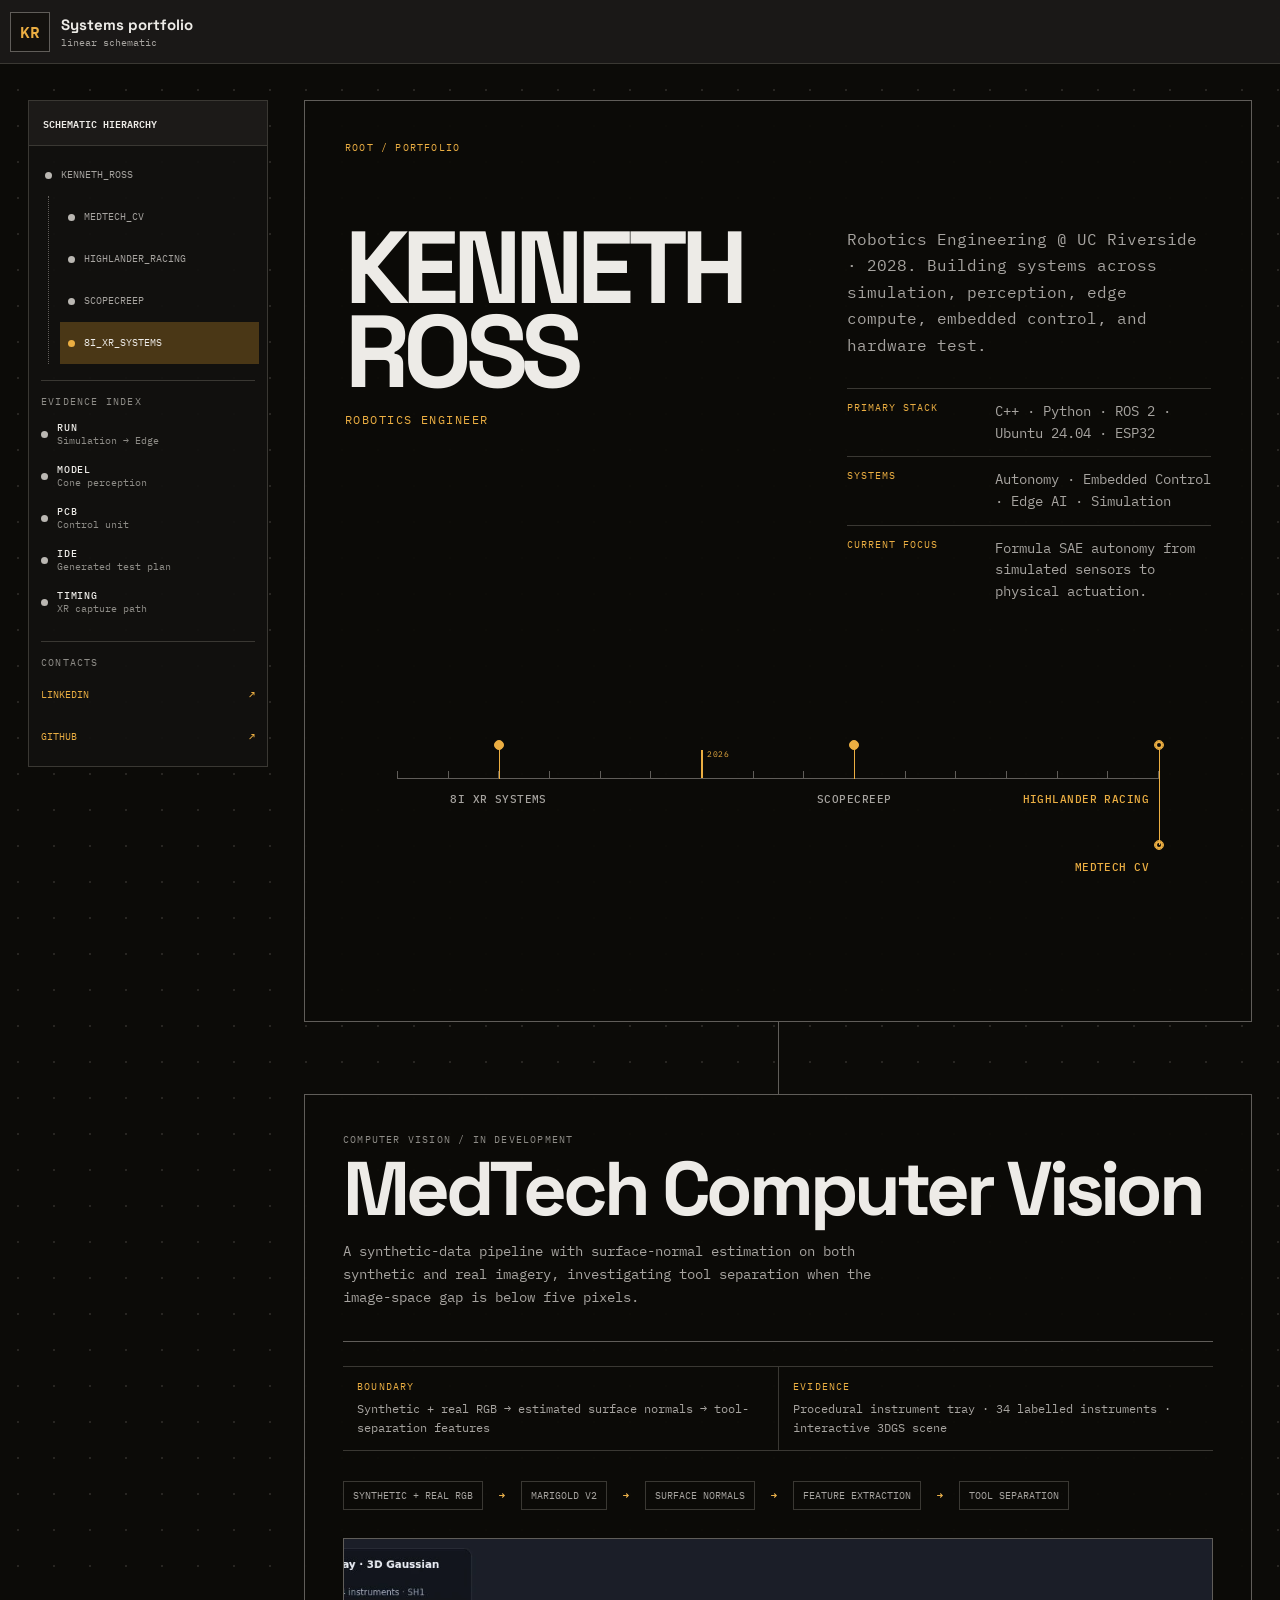
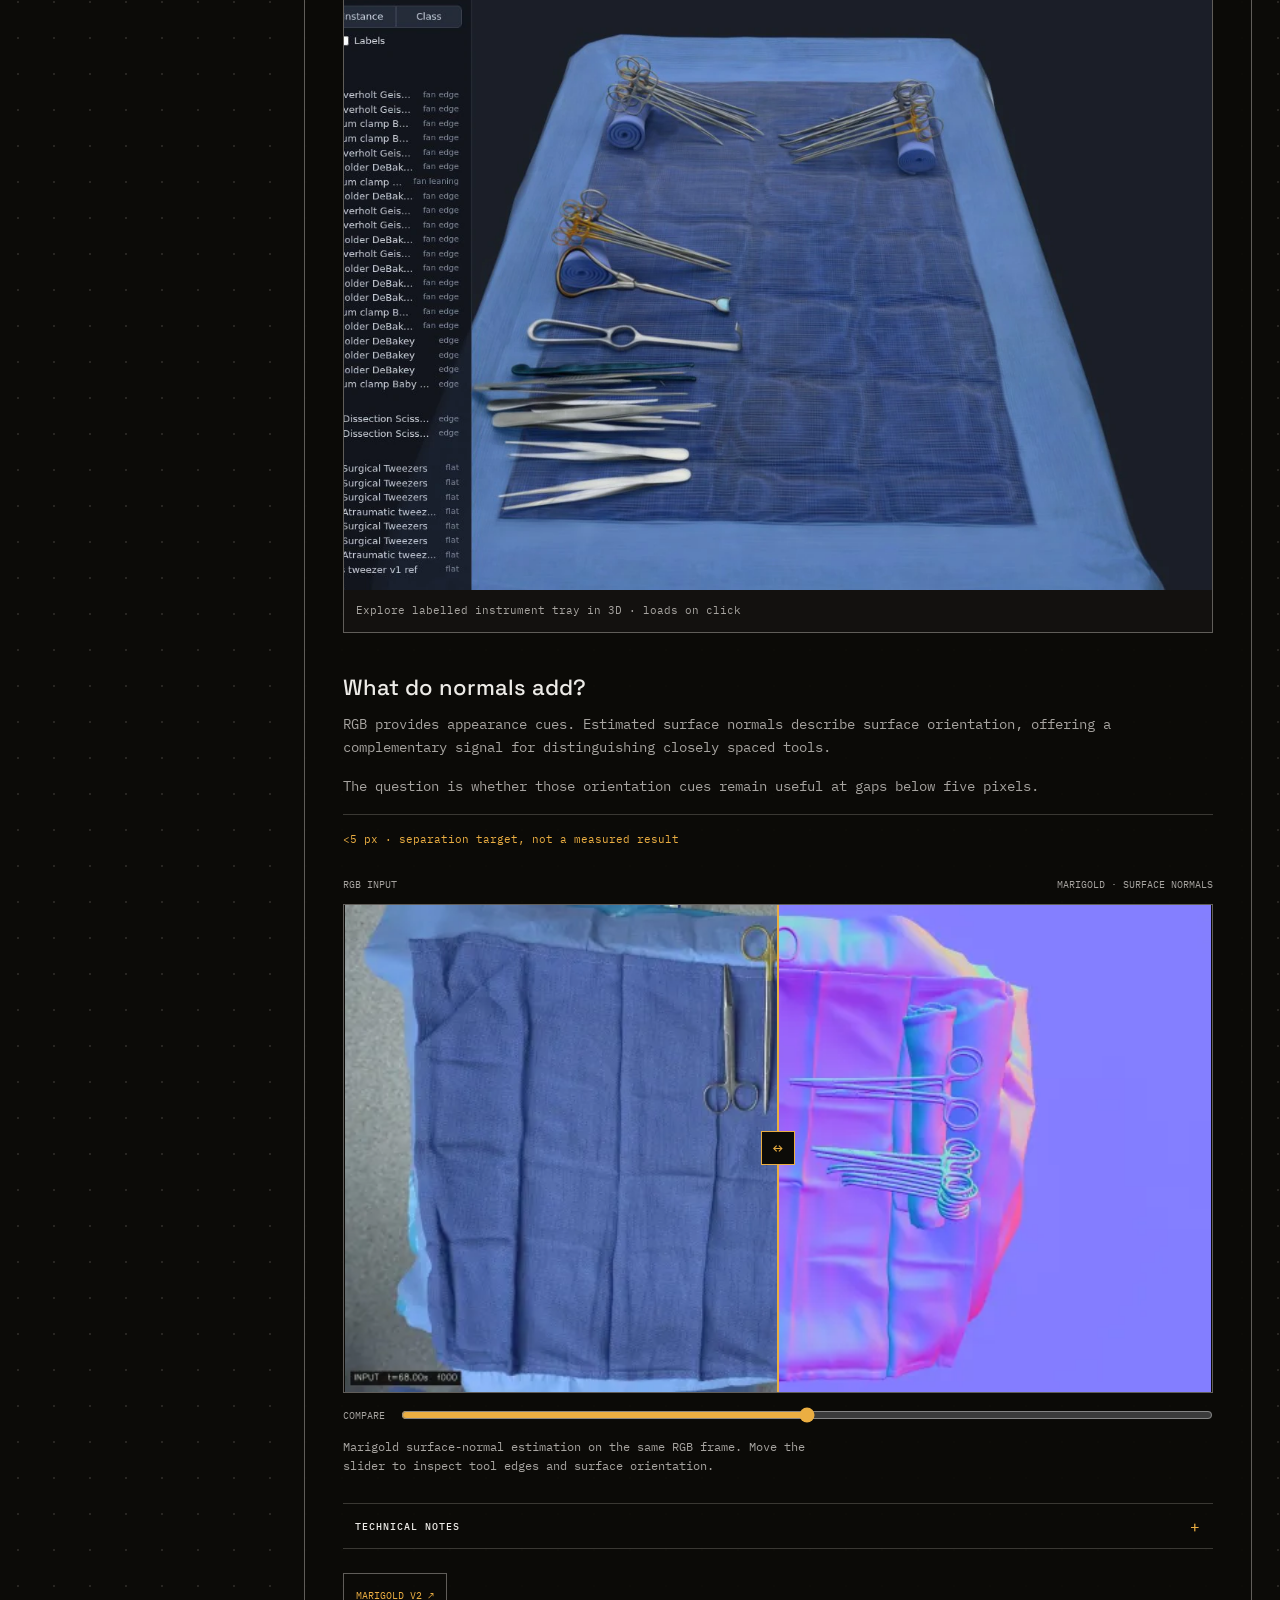
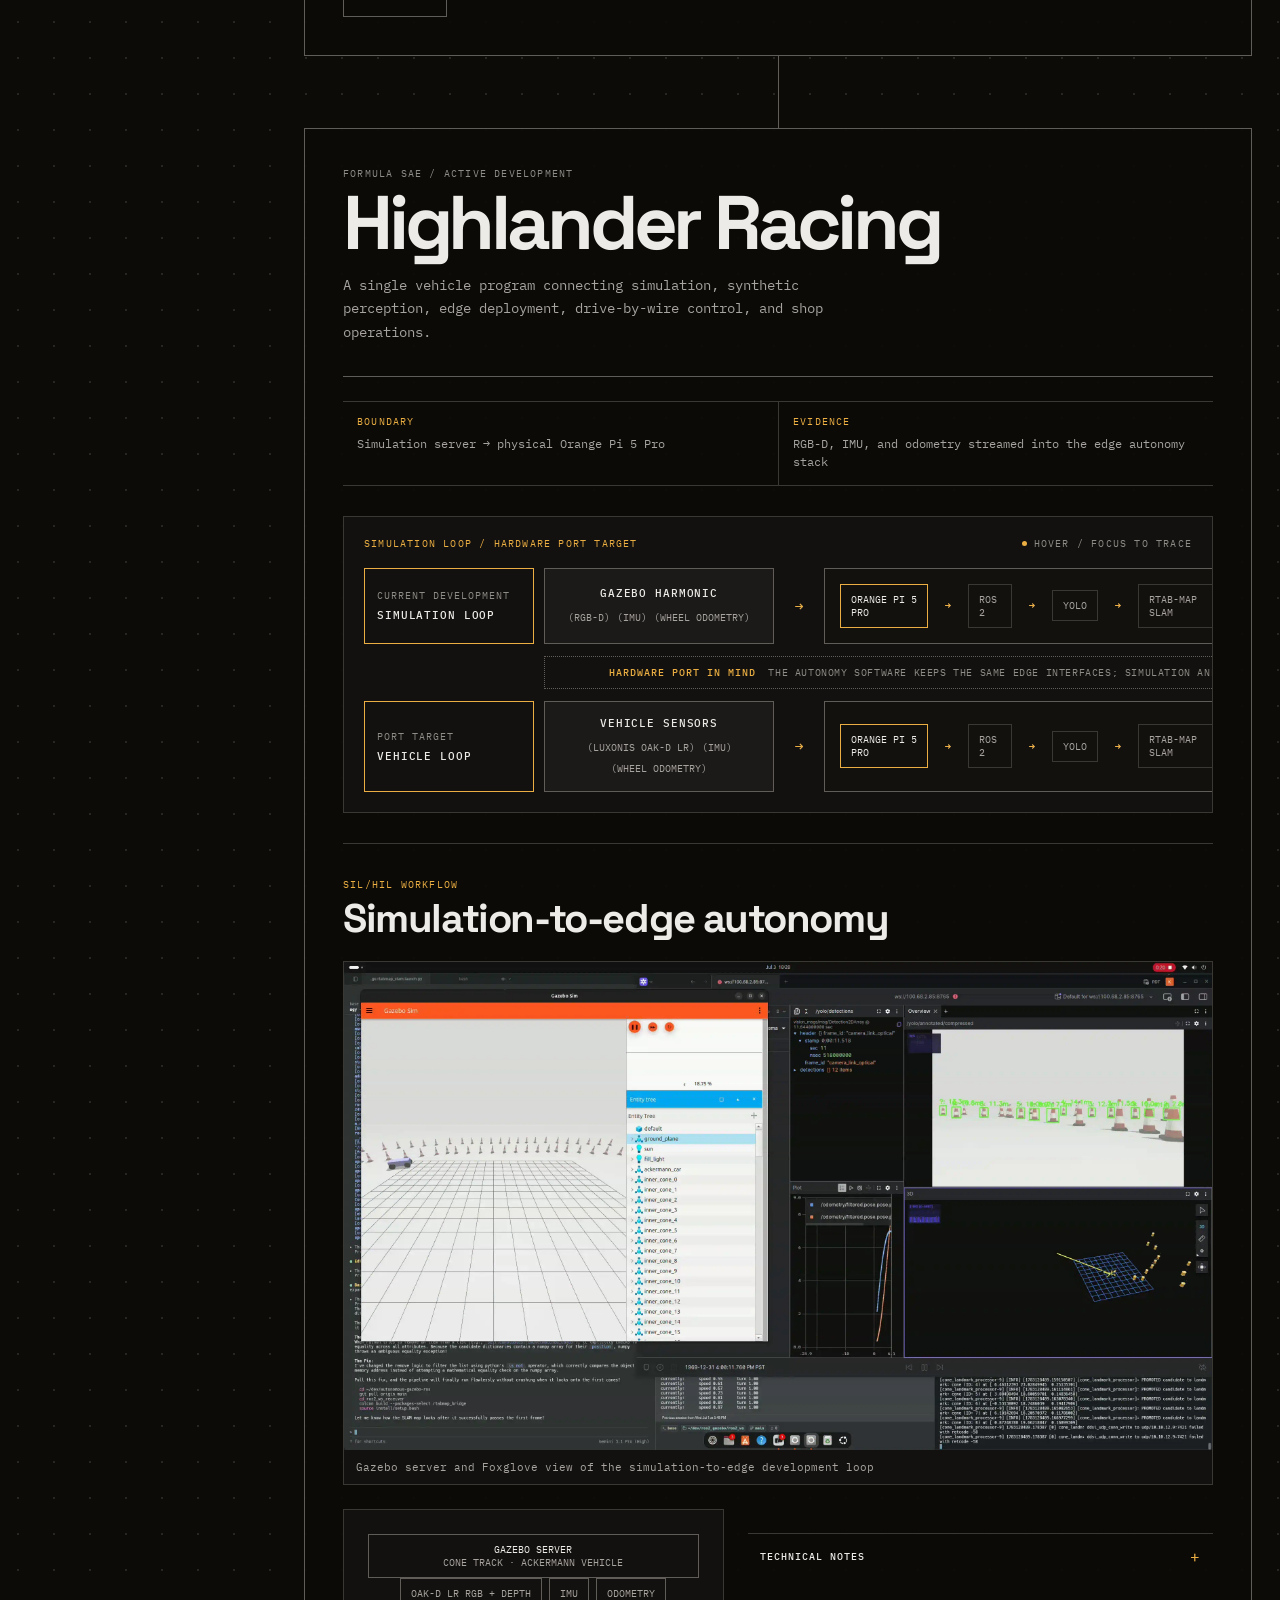
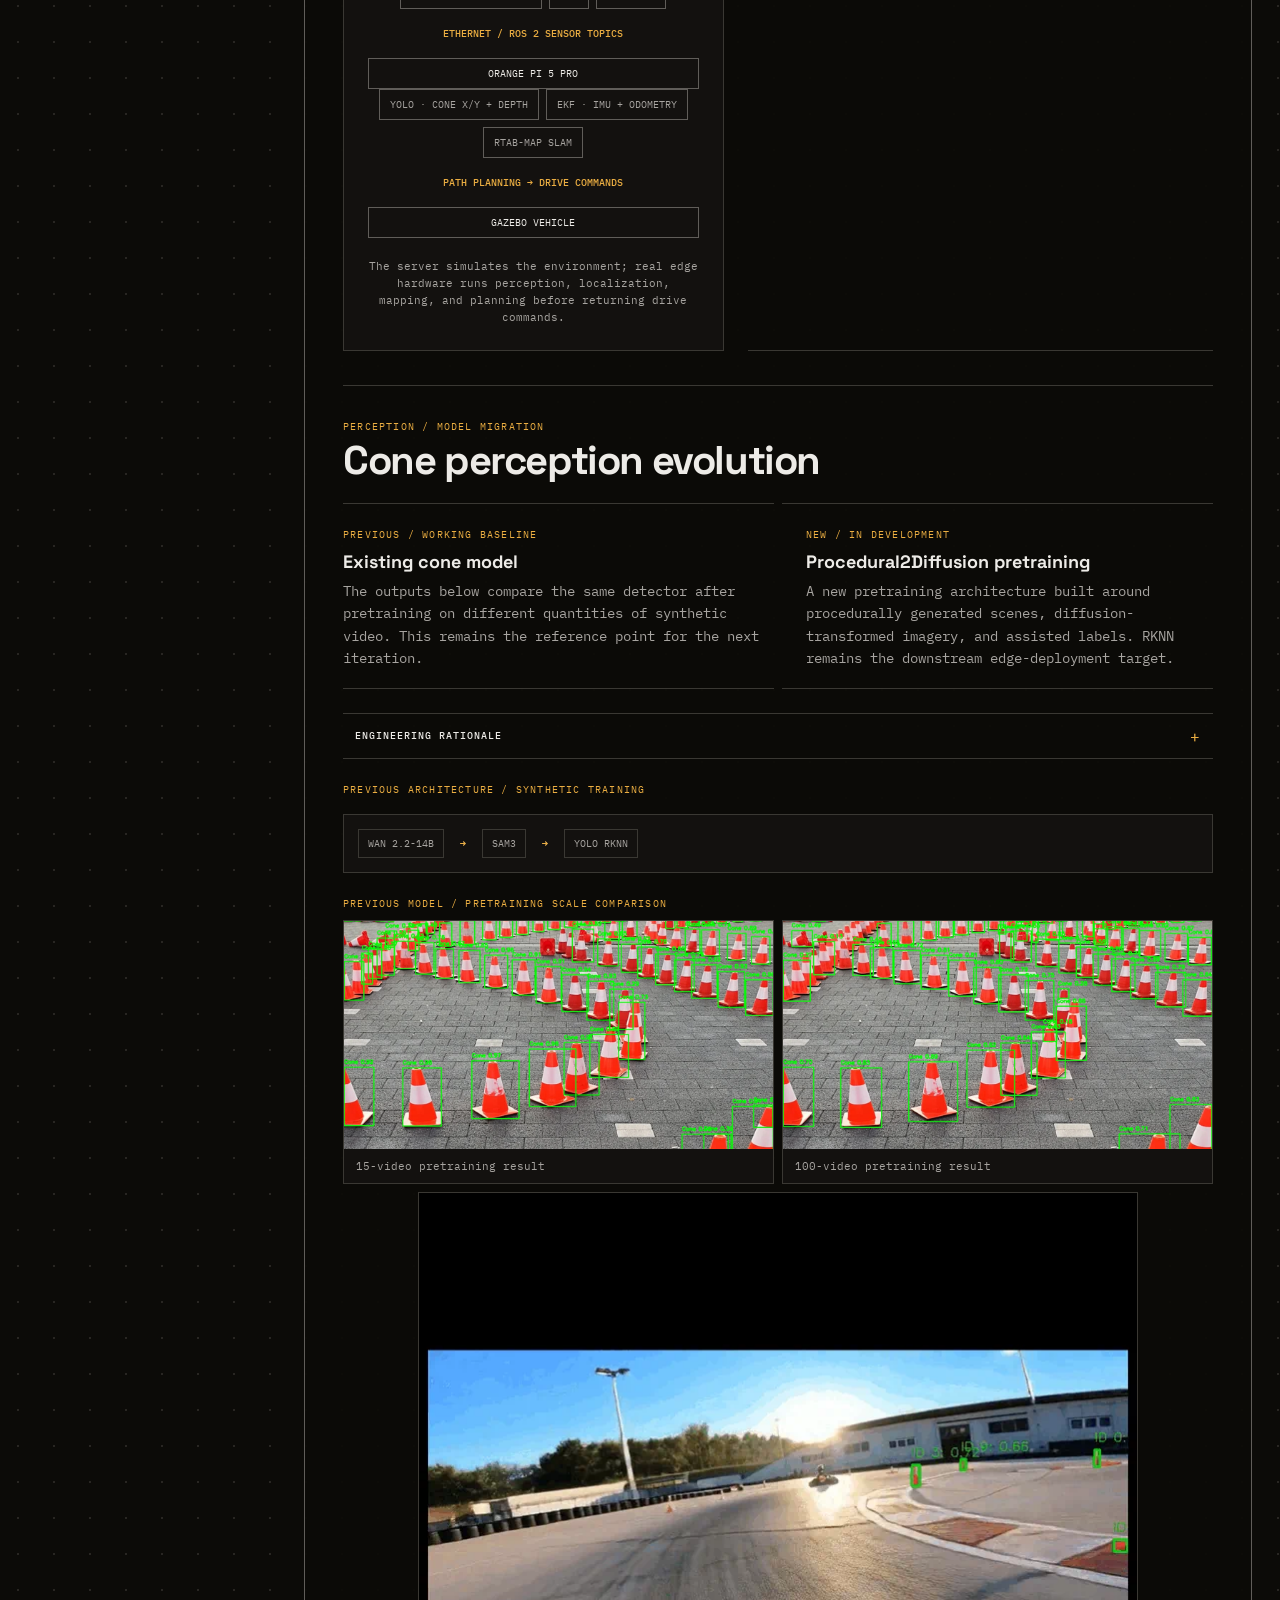
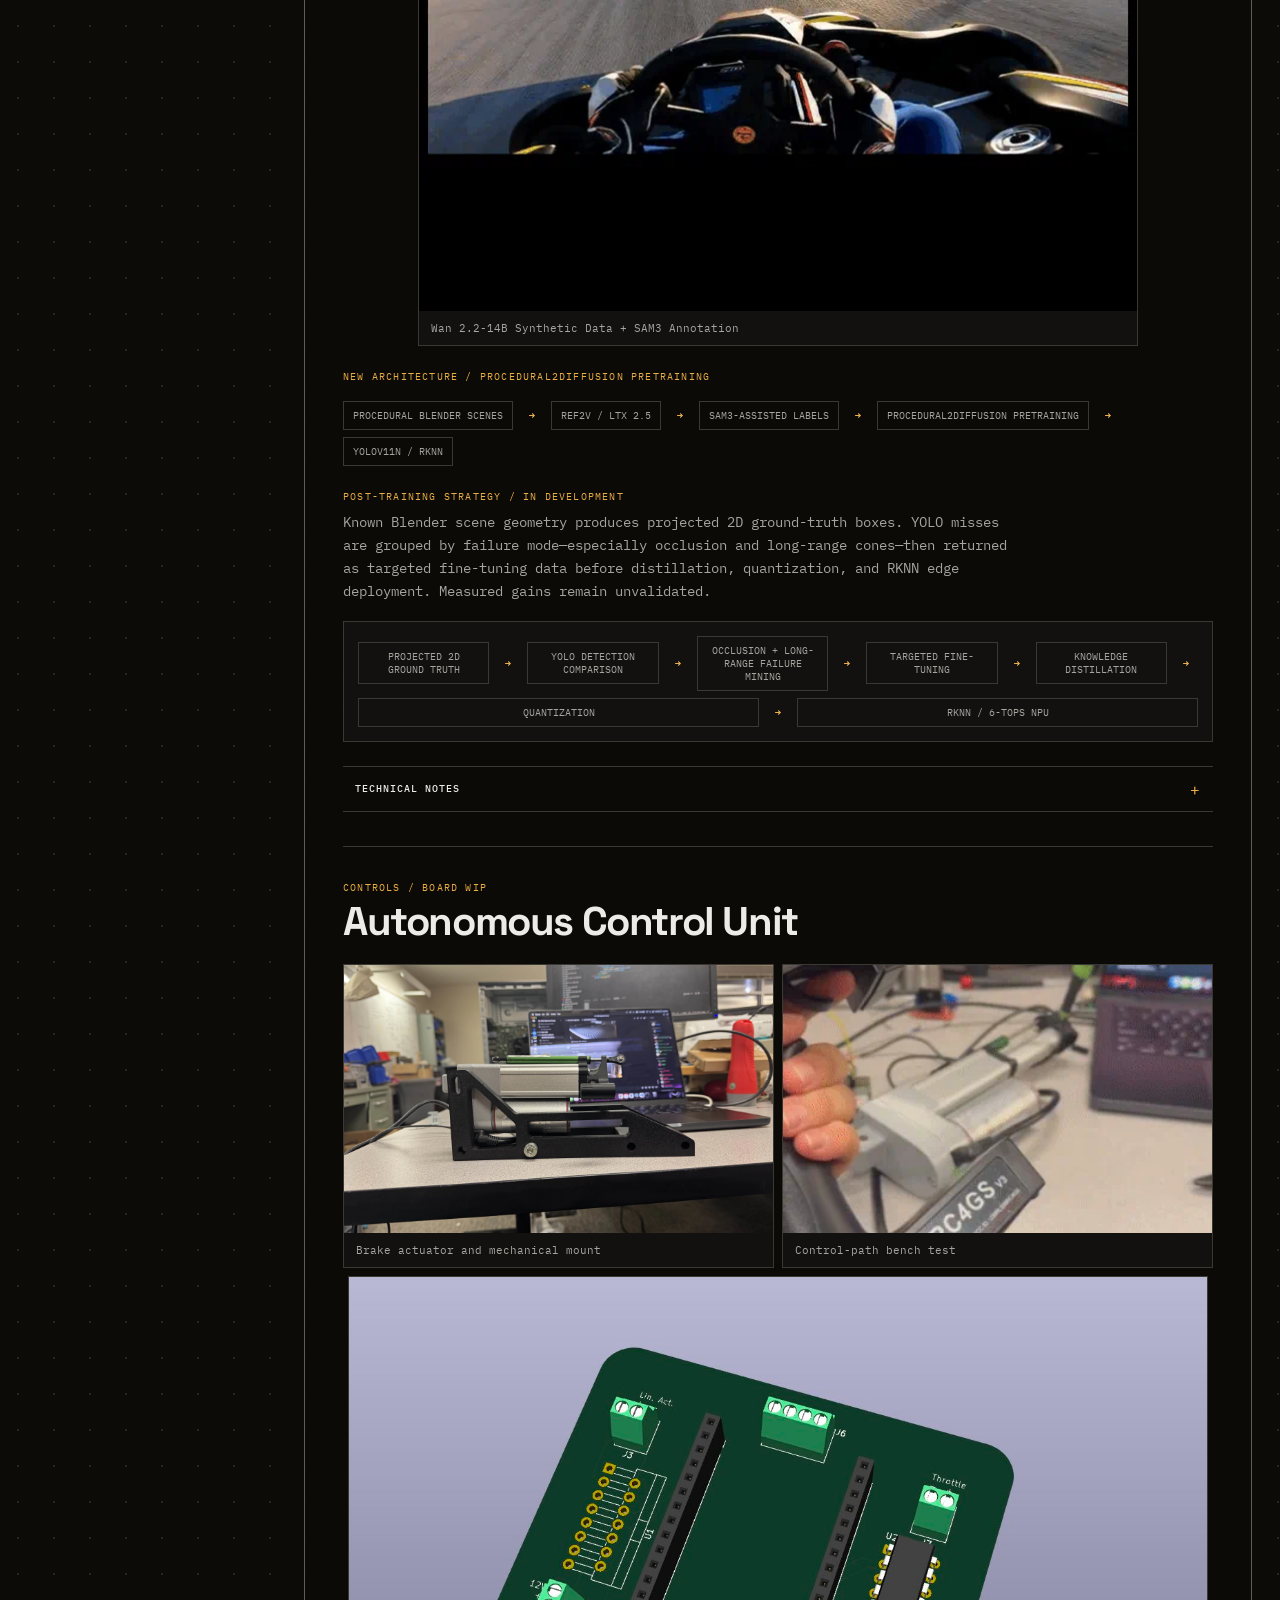
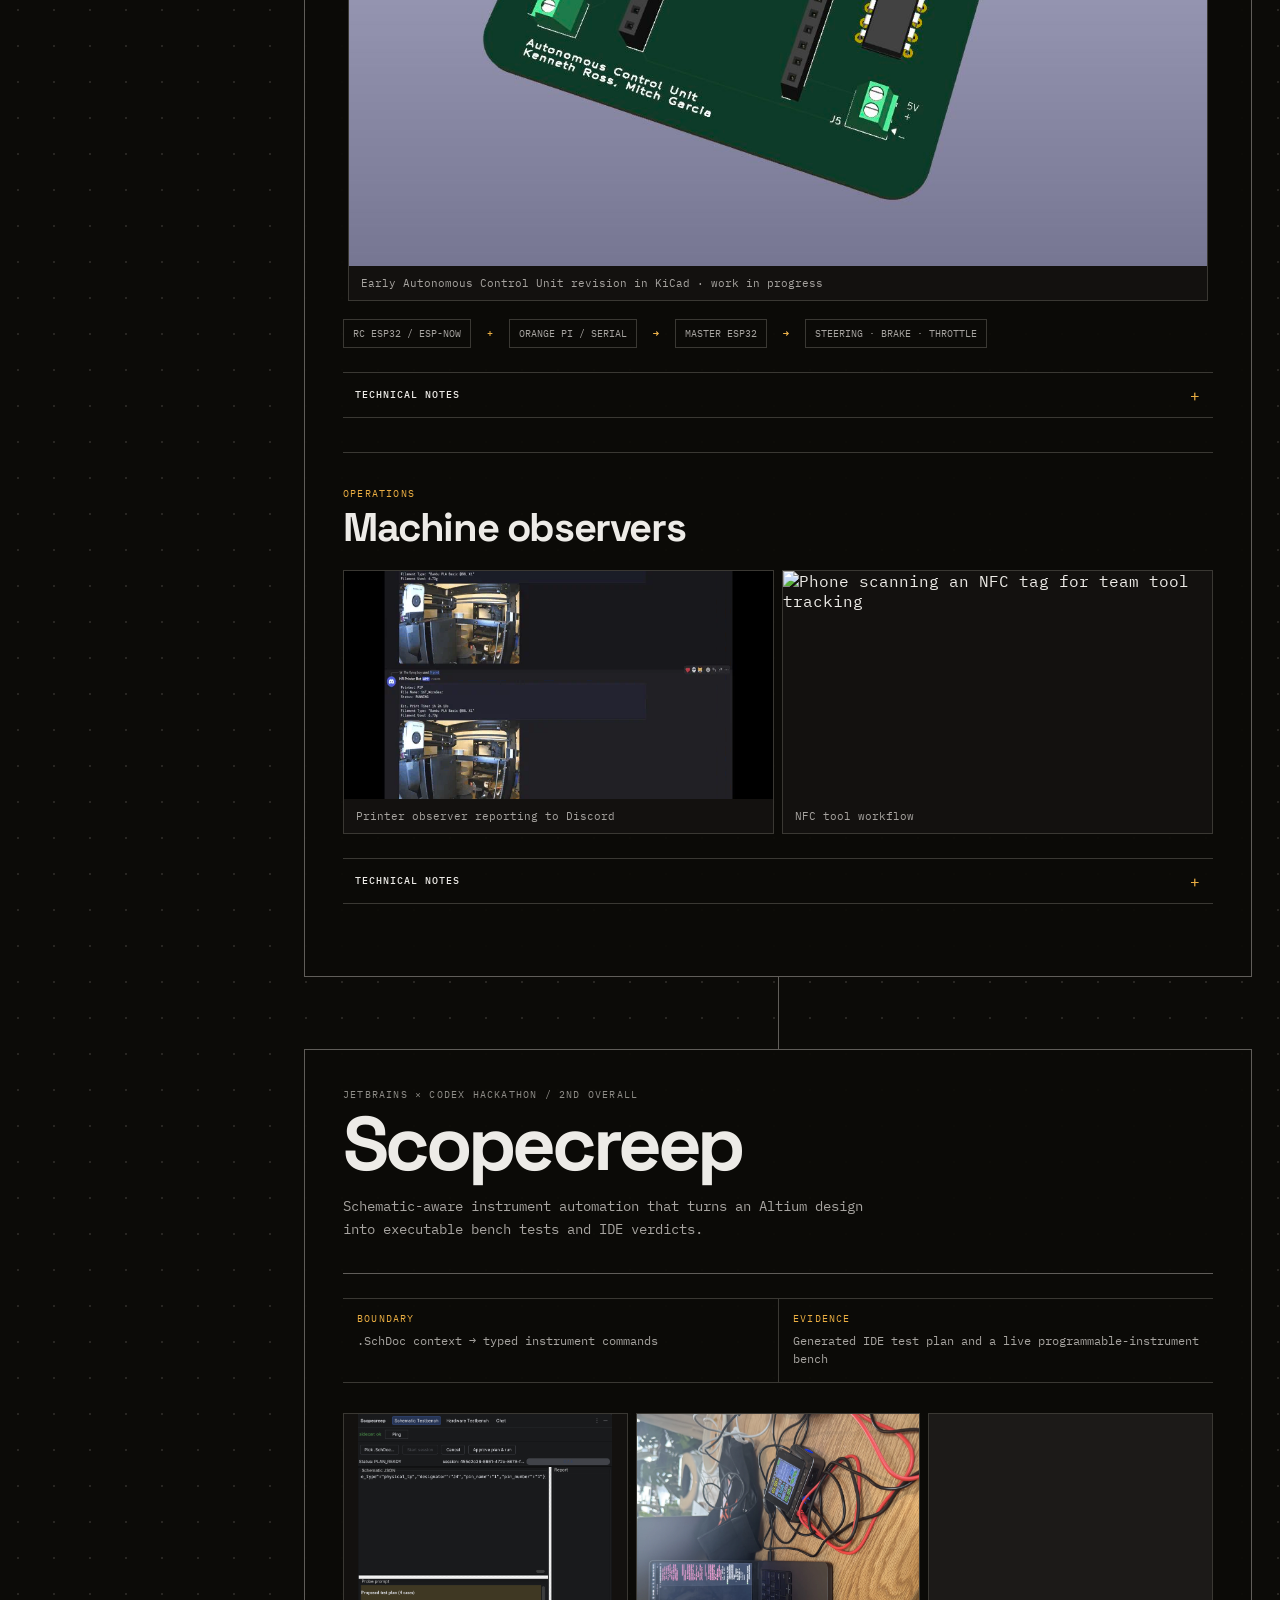
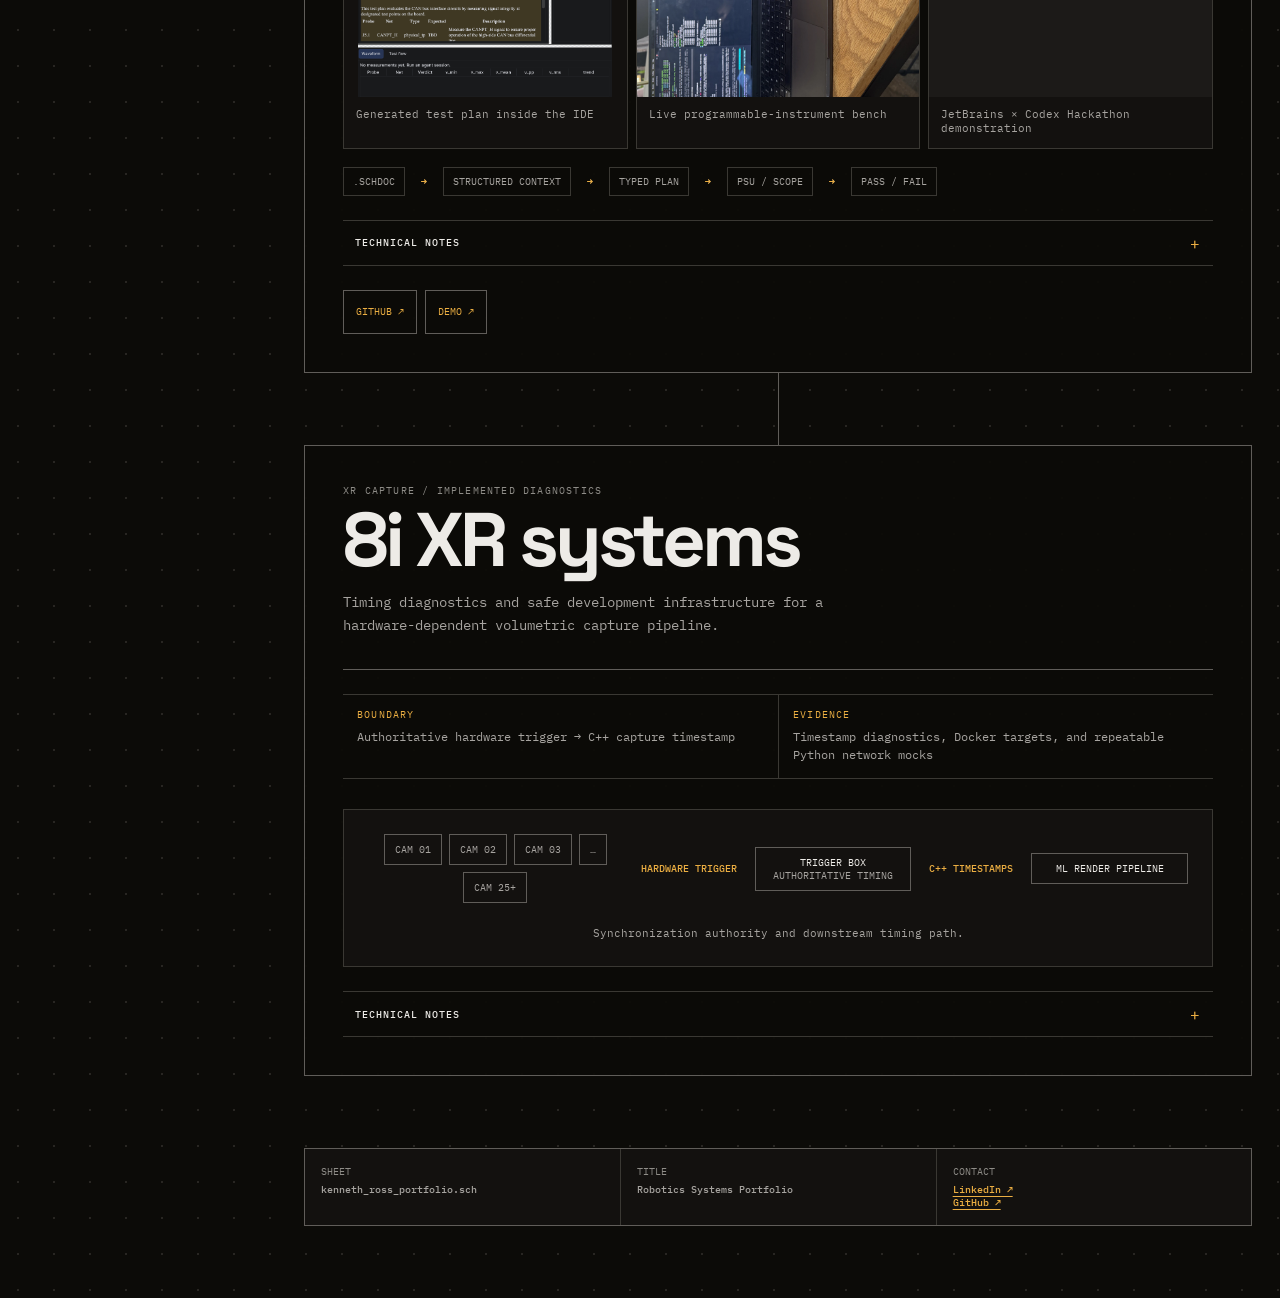
==== commit e7da24f9: "Add MedTech vision section and optimized interactive 3DGS viewer" ====
--- a/index.html
+++ b/index.html
@@ -29,7 +29,7 @@
   <link rel="preconnect" href="https://fonts.googleapis.com">
   <link rel="preconnect" href="https://fonts.gstatic.com" crossorigin>
   <link href="https://fonts.googleapis.com/css2?family=IBM+Plex+Mono:wght@400;500;600&family=Space+Grotesk:wght@500;600&display=swap" rel="stylesheet">
-  <link rel="stylesheet" href="styles.css?v=port45">
+  <link rel="stylesheet" href="styles.css?v=timeline-clear1">
 </head>
 <body>
   <header class="topbar">
@@ -46,6 +46,7 @@
       <nav>
         <a href="#top" data-section-link="top"><i></i>KENNETH_ROSS</a>
         <div class="rail-children">
+          <a href="#medtech" data-section-link="medtech"><i></i>MEDTECH_CV</a>
           <a href="#fsae" data-section-link="fsae"><i></i>HIGHLANDER_RACING</a>
           <a href="#scopecreep" data-section-link="scopecreep"><i></i>SCOPECREEP</a>
           <a href="#eighti" data-section-link="eighti"><i></i>8I_XR_SYSTEMS</a>
@@ -86,9 +87,9 @@
         <div id="timeline" class="hero-timeline">
           <div class="timeline-ruler" aria-hidden="true">
             <i></i><i></i><i></i><i></i><i></i><i></i><i class="is-year" data-year="2026"></i>
-            <i></i><i></i><i></i><i></i><i></i><i></i><i></i>
-          </div>
-          <ol class="hero-bus" aria-label="Projects positioned by end or current month from July 2025 through August 2026">
+            <i></i><i></i><i></i><i></i><i></i><i></i><i></i><i></i><i></i>
+          </div>
+          <ol class="hero-bus" aria-label="Projects positioned by end or current month from July 2025 through October 2026">
             <li data-timeline-kind="range">
               <a href="#eighti">
                 <span class="timeline-date">JUL–SEP 2025</span>
@@ -113,8 +114,66 @@
                 <small>FORMULA SAE · ACTIVE</small>
               </a>
             </li>
+            <li class="is-current timeline-medtech" data-timeline-kind="range">
+              <a href="#medtech">
+                <span class="timeline-date">SEP 2026–CURRENT</span>
+                <i class="timeline-node" aria-hidden="true"></i>
+                <strong>MEDTECH CV</strong>
+                <small>SYNTHETIC DATA · ACTIVE</small>
+              </a>
+            </li>
           </ol>
         </div>
+      </section>
+
+      <section id="medtech" class="project-section" data-observe-section aria-labelledby="medtech-title">
+        <header class="project-header">
+          <div>
+            <p>COMPUTER VISION / IN DEVELOPMENT</p>
+            <h2 id="medtech-title">MedTech Computer Vision</h2>
+            <p class="project-lede">A synthetic-data pipeline with surface-normal estimation on both synthetic and real imagery, investigating tool separation when the image-space gap is below five pixels.</p>
+          </div>
+        </header>
+        <dl class="boundary-ledger" aria-label="MedTech research boundary">
+          <div><dt>BOUNDARY</dt><dd>Synthetic + real RGB → estimated surface normals → tool-separation features</dd></div>
+          <div><dt>EVIDENCE</dt><dd>Procedural instrument tray · 34 labelled instruments · interactive 3DGS scene</dd></div>
+        </dl>
+        <div class="signal-chain medtech-flow" data-signal-flow tabindex="0" aria-label="Synthetic and real RGB imagery through Marigold v2 to surface normals, feature extraction, and tool separation">
+          <span>SYNTHETIC + REAL RGB</span><b>→</b><span>MARIGOLD V2</span><b>→</b><span>SURFACE NORMALS</span><b>→</b><span>FEATURE EXTRACTION</span><b>→</b><span>TOOL SEPARATION</span>
+        </div>
+        <div class="medtech-study">
+          <figure class="medtech-scene" data-scene-url="public/medtech/holomed_tray_3dgs_s2030/index.html">
+            <img src="public/medtech/holomed_tray_3dgs_s2030/preview/photo.webp" alt="Reconstructed synthetic instrument tray with tightly packed surgical instruments" width="1440" height="880" loading="lazy" decoding="async">
+            <figcaption>Explore labelled instrument tray in 3D · loads on click</figcaption>
+          </figure>
+          <div class="medtech-question">
+            <h3>What do normals add?</h3>
+            <p>RGB provides appearance cues. Estimated surface normals describe surface orientation, offering a complementary signal for distinguishing closely spaced tools.</p>
+            <p>The question is whether those orientation cues remain useful at gaps below five pixels.</p>
+            <span class="medtech-target">&lt;5 px · separation target, not a measured result</span>
+          </div>
+        </div>
+        <figure class="marigold-comparison" aria-labelledby="marigold-caption">
+          <div class="comparison-labels"><span>RGB INPUT</span><span>MARIGOLD · SURFACE NORMALS</span></div>
+          <div class="comparison-images" style="--split: 50%">
+            <img src="public/medtech/marigold-rgb.webp" alt="RGB view of surgical instruments on a blue drape" width="640" height="360" loading="lazy" decoding="async">
+            <img class="comparison-output" src="public/medtech/marigold-normals.webp" alt="Marigold camera-space surface-normal estimates for the same instrument tray" width="640" height="360" loading="lazy" decoding="async">
+            <span class="comparison-divider" aria-hidden="true"></span>
+          </div>
+          <label class="comparison-control">COMPARE<input type="range" min="0" max="100" value="50" aria-label="Reveal Marigold surface normals" aria-valuetext="50 percent surface normals" data-comparison-slider></label>
+          <figcaption id="marigold-caption">Marigold surface-normal estimation on the same RGB frame. Move the slider to inspect tool edges and surface orientation.</figcaption>
+        </figure>
+        <details class="technical-details">
+          <summary>TECHNICAL NOTES</summary>
+          <div class="technical-details-content">
+            <div class="evidence-grid evidence-grid-three">
+              <section><h4>APPROACH</h4><p>Apply Marigold v2 to both synthetic and real RGB imagery to estimate surface normals, then investigate those features for tool separation. The 3DGS scene shows a procedural instrument tray from the synthetic-data branch; it is not a Marigold normal-map output.</p></section>
+              <section><h4>PLANNED COMPARISON</h4><p>Compare RGB-only and normal-assisted features on synthetic and real imagery, using matched input resolutions and consistent evaluation splits. Inspect false merges and boundary localization as the tool gap narrows below five pixels.</p></section>
+              <section><h4>LIMITATION</h4><p>Predicted normals are not geometric ground truth. Fine gaps may be smoothed or inferred incorrectly. Improved separation remains a hypothesis until evaluated; pixel gaps refer to the model input, not physical distance.</p></section>
+            </div>
+          </div>
+        </details>
+        <nav class="project-links" aria-label="MedTech references"><a href="https://github.com/huawei-bayerlab/marigold-v2" target="_blank" rel="noopener noreferrer">MARIGOLD V2 ↗</a></nav>
       </section>
 
       <section id="fsae" class="project-section" data-observe-section aria-labelledby="fsae-title">
@@ -230,8 +289,8 @@
           <div class="signal-chain signal-chain-previous" data-signal-flow tabindex="0" aria-label="Previous cone perception training flow"><span>WAN 2.2-14B</span><b>→</b><span>SAM3</span><b>→</b><span>YOLO RKNN</span></div>
           <p class="evidence-label">PREVIOUS MODEL / PRETRAINING SCALE COMPARISON</p>
           <div class="media-grid">
-            <figure><img src="../../public/output_rkopt_15.jpg" alt="Cone-detector result after pretraining with 15 synthetic videos" width="1200" height="900" loading="lazy"><figcaption>15-video pretraining result</figcaption></figure>
-            <figure><img src="../../public/output_rkopt_100.jpg" alt="Cone-detector result after pretraining with 100 synthetic videos" width="1200" height="900" loading="lazy"><figcaption>100-video pretraining result</figcaption></figure>
+            <figure><img src="public/output_rkopt_15.webp" alt="Cone-detector result after pretraining with 15 synthetic videos" width="1200" height="900" loading="lazy"><figcaption>15-video pretraining result</figcaption></figure>
+            <figure><img src="public/output_rkopt_100.webp" alt="Cone-detector result after pretraining with 100 synthetic videos" width="1200" height="900" loading="lazy"><figcaption>100-video pretraining result</figcaption></figure>
             <figure class="media-wide"><img src="../../public/linkedin_post_two.webp" alt="Cone detections and SAM3 annotations on Wan 2.2-14B synthetic driving data" width="720" height="720" loading="lazy" decoding="async" fetchpriority="low"><figcaption>Wan 2.2-14B Synthetic Data + SAM3 Annotation</figcaption></figure>
           </div>
           <p class="evidence-label architecture-label">NEW ARCHITECTURE / PROCEDURAL2DIFFUSION PRETRAINING</p>
@@ -254,9 +313,9 @@
         <article id="control-unit" class="subsystem">
           <header><span>CONTROLS / BOARD WIP</span><h3>Autonomous Control Unit</h3></header>
           <div class="media-grid media-grid-control">
-            <figure><img src="../../public/project_brakingassembly.jpg" alt="Linear brake actuator and mechanical mount prototype on a workbench" width="5712" height="4284" loading="lazy"><figcaption>Brake actuator and mechanical mount</figcaption></figure>
+            <figure><img src="public/project_brakingassembly.webp" alt="Linear brake actuator and mechanical mount prototype on a workbench" width="2400" height="1800" loading="lazy"><figcaption>Brake actuator and mechanical mount</figcaption></figure>
             <figure><img src="../../public/project_autonomouscontrols.webp" alt="Bench testing radio-control input with a linear actuator" width="360" height="640" loading="lazy"><figcaption>Control-path bench test</figcaption></figure>
-            <figure class="media-wide media-board"><img src="../../public/autonomous_control_unit_kicad.png" alt="Early KiCad 3D render of the Autonomous Control Unit circuit board" width="1243" height="853" loading="lazy"><figcaption>Early Autonomous Control Unit revision in KiCad · work in progress</figcaption></figure>
+            <figure class="media-wide media-board"><img src="public/autonomous_control_unit_kicad.webp" alt="Early KiCad 3D render of the Autonomous Control Unit circuit board" width="1243" height="853" loading="lazy"><figcaption>Early Autonomous Control Unit revision in KiCad · work in progress</figcaption></figure>
           </div>
           <div class="signal-chain" data-signal-flow tabindex="0" aria-label="Autonomous Control Unit command flow"><span>RC ESP32 / ESP-NOW</span><b class="signal-merge">+</b><span>ORANGE PI / SERIAL</span><b>→</b><span>MASTER ESP32</span><b>→</b><span>STEERING · BRAKE · THROTTLE</span></div>
           <details class="technical-details">
@@ -302,8 +361,8 @@
           <div><dt>EVIDENCE</dt><dd>Generated IDE test plan and a live programmable-instrument bench</dd></div>
         </dl>
         <div class="media-grid media-grid-scopecreep">
-          <figure class="media-ide"><img src="../../public/hackathon_schematic_parsing.png" alt="Scopecreep JetBrains plugin displaying a generated hardware test plan" width="1554" height="1730" loading="lazy"><figcaption>Generated test plan inside the IDE</figcaption></figure>
-          <figure><img src="../../public/hackathon_instrument.jpeg" alt="Programmable power supply connected to the Scopecreep development laptop" width="5712" height="4284" loading="lazy"><figcaption>Live programmable-instrument bench</figcaption></figure>
+          <figure class="media-ide"><img src="public/hackathon_schematic_parsing.webp" alt="Scopecreep JetBrains plugin displaying a generated hardware test plan" width="1554" height="1730" loading="lazy"><figcaption>Generated test plan inside the IDE</figcaption></figure>
+          <figure><img src="public/hackathon_instrument.webp" alt="Programmable power supply connected to the Scopecreep development laptop" width="2400" height="1800" loading="lazy"><figcaption>Live programmable-instrument bench</figcaption></figure>
           <figure class="media-video">
             <iframe src="https://www.youtube-nocookie.com/embed/x56vTEeutgk" title="Scopecreep JetBrains × Codex Hackathon demonstration" loading="lazy" referrerpolicy="strict-origin-when-cross-origin" allow="accelerometer; autoplay; clipboard-write; encrypted-media; gyroscope; picture-in-picture; web-share" allowfullscreen></iframe>
             <figcaption>JetBrains × Codex Hackathon demonstration</figcaption>
@@ -369,6 +428,6 @@
       <p class="media-lightbox-caption" data-media-lightbox-caption></p>
     </div>
   </dialog>
-  <script src="app.js?v=port45"></script>
+  <script src="app.js?v=medtech-scene1"></script>
 </body>
 </html>
--- a/styles.css
+++ b/styles.css
@@ -113,34 +113,38 @@
 .hero dl div { display: grid; grid-template-columns: 130px minmax(0, 1fr); gap: 18px; padding: 12px 0; border-top: 1px solid var(--color-rule); }
 .hero dt { color: var(--color-accent); font-size: 10px; letter-spacing: .1em; }
 .hero dd { margin: 0; color: var(--color-muted); font-size: 14px; line-height: 1.55; }
-.hero-timeline { --timeline-gutter: clamp(48px, 6%, 64px); position: relative; min-height: 174px; scroll-margin-top: calc(var(--topbar-height) + 20px); }
+.hero-timeline { --timeline-gutter: clamp(48px, 6%, 64px); position: relative; min-height: 274px; scroll-margin-top: calc(var(--topbar-height) + 20px); }
 .timeline-ruler { position: absolute; top: 43px; right: var(--timeline-gutter); left: var(--timeline-gutter); height: 29px; display: flex; align-items: end; justify-content: space-between; border-bottom: 1px solid var(--color-rule-strong); }
 .timeline-ruler::after { content: ""; position: absolute; right: 0; bottom: -1px; left: 0; height: 1px; background: var(--color-accent); opacity: 0; transform: scaleX(0); transform-origin: left center; pointer-events: none; }
 .timeline-ruler i { position: relative; width: 1px; height: 7px; display: block; background: var(--color-rule-strong); }
 .timeline-ruler .is-year { width: 2px; height: 28px; background: var(--color-accent); }
 .timeline-ruler .is-year::after { content: attr(data-year); position: absolute; top: 0; left: 6px; color: var(--color-accent); font-size: 8px; font-style: normal; line-height: 1; letter-spacing: .08em; }
 .hero-bus { position: absolute; inset: 0 var(--timeline-gutter); margin: 0; padding: 0; list-style: none; pointer-events: none; }
-.hero-bus li { position: absolute; top: 72px; left: 0; right: 84.6154%; min-width: 0; pointer-events: none; }
-.hero-bus li:nth-child(2) { left: 69.2308%; right: 30.7692%; }
+.hero-bus li { position: absolute; top: 72px; left: 0; right: 86.6667%; min-width: 0; pointer-events: none; }
+.hero-bus li:nth-child(2) { left: 60%; right: 40%; }
 .hero-bus li:nth-child(3) { left: 0; right: 0; }
+.hero-bus li.timeline-medtech { top: 172px; left: 93.3333%; right: 0; }
+.hero-bus li.timeline-medtech::before { top: -100px; height: 66px; }
+.hero-bus li.timeline-medtech strong, .hero-bus li.timeline-medtech small { position: relative; top: -32px; }
+.hero-bus li.timeline-medtech::before, .hero-bus li.timeline-medtech::after { z-index: 3; pointer-events: none; }
 .hero-bus li::before { content: ""; position: absolute; z-index: 1; top: -34px; left: 100%; width: 1px; height: 34px; background: var(--color-accent); }
 .hero-bus li::after { content: ""; position: absolute; top: -34px; right: 0; left: 0; height: 1px; background: var(--color-accent); opacity: 0; transform: scaleX(0); transform-origin: right center; transition: opacity var(--dur-micro) var(--ease-out), transform var(--dur-reveal) var(--ease-out); pointer-events: none; }
 .hero-bus li[data-timeline-kind="point"]::after { content: none; }
 .hero-bus li.is-duration-active::after { opacity: 1; transform: scaleX(1); }
 .hero-bus a { position: absolute; z-index: 2; top: -58px; left: 100%; width: 220px; min-height: 104px; display: block; padding: 0 10px 12px; color: var(--color-muted); text-align: center; text-decoration: none; transform: translateX(-50%); pointer-events: auto; }
-.hero-bus li:last-child a { text-align: right; transform: translateX(-100%); }
+.hero-bus li.is-current a { text-align: right; transform: translateX(-100%); }
 .timeline-date { color: var(--color-dim); font-size: 10px; line-height: 1; letter-spacing: .08em; white-space: nowrap; }
 .timeline-date, .hero-bus small { display: block; opacity: 0; transform: translateY(4px); transition: opacity var(--dur-reveal) var(--ease-linear), transform var(--dur-reveal) var(--ease-linear); pointer-events: none; }
 .hero-bus a:hover .timeline-date, .hero-bus a:hover small, .hero-bus a:focus-visible .timeline-date, .hero-bus a:focus-visible small, .hero-bus a:active .timeline-date, .hero-bus a:active small { opacity: 1; transform: translateY(0); }
 .timeline-node { position: absolute; z-index: 1; top: 24px; left: 50%; width: 10px; height: 10px; border: 1px solid var(--color-accent); border-radius: 50%; background: var(--color-accent); transform: translate(-50%, -50%); transition: transform var(--dur-micro) var(--ease-out); }
-.hero-bus li:last-child .timeline-node { left: 100%; }
+.hero-bus li.is-current .timeline-node { left: 100%; }
 .hero-bus strong { min-width: 0; display: block; margin-top: 61px; overflow-wrap: anywhere; color: var(--color-muted); font-size: 11px; font-weight: 500; letter-spacing: .04em; }
 .hero-bus small { margin-top: 6px; color: var(--color-dim); font-size: 10px; letter-spacing: .06em; }
 .hero-bus .is-current .timeline-date, .hero-bus .is-current strong { color: var(--color-accent); }
 .hero-bus .is-current .timeline-node { background: var(--color-paper); box-shadow: inset 0 0 0 2px var(--color-accent); }
 .hero-bus a:hover .timeline-node, .hero-bus a:focus-visible .timeline-node { transform: translate(-50%, -50%) scale(1.35); }
 .hero-bus a:focus-visible { outline: 2px solid var(--color-accent); outline-offset: 3px; }
-.hero-bus a:active { background: var(--color-accent-muted); }
+.hero-bus a:active { color: var(--color-accent); }
 .hero-bus a[aria-disabled="true"] { cursor: not-allowed; opacity: .55; pointer-events: none; }
 .hero-timeline.is-pending:not(.is-commissioned) .timeline-ruler i,
 .hero-timeline.is-pending:not(.is-commissioned) .timeline-node { opacity: 0; }
@@ -316,6 +320,31 @@
 .media-lightbox-viewport iframe { position: absolute; inset: 0; display: block; width: 100%; height: 100%; border: 0; background: var(--color-paper-3); }
 .media-lightbox-caption { min-height: 20px; margin: 0; color: var(--color-muted); font-size: 12px; line-height: 1.55; }
 .signal-chain { margin-top: 18px; }
+/* MedTech section: reuse the schematic tokens; no simulated scene or result. */
+.medtech-flow { margin-bottom: 28px; }
+.marigold-comparison { margin: 0 0 28px; min-width: 0; }
+.comparison-labels { display: flex; justify-content: space-between; gap: 16px; margin-bottom: 12px; color: var(--color-muted); font-size: 10px; line-height: 1.5; }
+.comparison-labels span:last-child { text-align: right; }
+.comparison-images { position: relative; aspect-ratio: 16 / 9; border: 1px solid var(--color-rule-strong); overflow: clip; cursor: ew-resize; touch-action: pan-y; user-select: none; }
+.comparison-images img { position: absolute; inset: 0; display: block; width: 100%; height: 100%; object-fit: contain; }
+.comparison-output { clip-path: inset(0 0 0 var(--split)); }
+.comparison-divider { position: absolute; top: 0; bottom: 0; left: var(--split); width: 2px; background: var(--color-accent); transform: translateX(-50%); pointer-events: none; }
+.comparison-divider::after { content: "↔"; position: absolute; top: 50%; left: 50%; display: grid; place-items: center; width: 32px; height: 32px; background: var(--color-paper); border: 1px solid var(--color-accent); color: var(--color-accent); transform: translate(-50%, -50%); }
+.comparison-control { display: flex; align-items: center; gap: 16px; min-height: 44px; color: var(--color-muted); font-size: 10px; }
+.comparison-control input { flex: 1; min-width: 0; min-height: 44px; margin: 0; accent-color: var(--color-accent); cursor: ew-resize; }
+.comparison-control input:focus-visible { outline: 2px solid var(--color-accent); outline-offset: 2px; }
+.marigold-comparison figcaption { max-width: 68ch; color: var(--color-muted); font-size: 12px; line-height: 1.6; }
+.medtech-scene { min-width: 0; margin: 0; border: 1px solid var(--color-rule-strong); background: var(--color-paper-2); }
+.medtech-scene img { display: block; width: 100%; height: auto; aspect-ratio: 4 / 3; object-fit: cover; }
+.medtech-scene figcaption { padding: 12px; color: var(--color-muted); font-size: 11px; line-height: 1.6; }
+.medtech-study { display: grid; grid-template-columns: minmax(0, 1fr); gap: 28px; margin-bottom: 28px; }
+.medtech-scene-slot { min-height: 240px; display: flex; flex-direction: column; justify-content: center; align-items: flex-start; padding: 28px; border: 1px dashed var(--color-rule-strong); background: var(--color-paper-2); }
+.medtech-scene-type { color: var(--color-dim); font-size: 10px; letter-spacing: .08em; }
+.medtech-study h3 { margin: 12px 0; font-family: var(--font-display); font-size: 22px; font-weight: 500; overflow-wrap: anywhere; }
+.medtech-study p { margin: 0 0 16px; color: var(--color-muted); font-size: 14px; line-height: 1.65; }
+.medtech-scene-slot p { margin-bottom: 0; }
+.medtech-target { display: block; padding-top: 16px; border-top: 1px solid var(--color-rule); color: var(--color-accent); font-size: 11px; line-height: 1.6; }
+@media (max-width: 1080px) { .medtech-study { grid-template-columns: minmax(0, 1fr); } }
 .evidence-grid { display: grid; grid-template-columns: repeat(2, minmax(0, 1fr)); gap: 22px 28px; margin-top: 0; }
 .evidence-grid.evidence-grid-three { grid-template-columns: repeat(3, minmax(0, 1fr)); }
 .evidence-grid section { min-width: 0; padding-top: 14px; border-top: 1px solid var(--color-rule-strong); }
@@ -367,23 +396,27 @@
   .hero-grid { grid-template-columns: 1fr; gap: 38px; padding-block: 54px 64px; }
   .hero h1 { font-size: clamp(58px, 20vw, 86px); }
   .hero dl div { grid-template-columns: 105px minmax(0, 1fr); }
-  .hero-timeline { --timeline-gutter: 0px; min-height: 414px; padding-top: 44px; }
+  .hero-timeline { --timeline-gutter: 0px; min-height: 520px; padding-top: 44px; }
   .hero-bus { inset: 0; }
-  .timeline-ruler { top: 13%; right: auto; bottom: 13%; left: 6px; width: 21px; height: auto; flex-direction: column; align-items: start; border-bottom: 0; border-left: 1px solid var(--color-rule-strong); }
+  .timeline-ruler { top: 13%; right: auto; bottom: 26%; left: 6px; width: 21px; height: auto; flex-direction: column; align-items: start; border-bottom: 0; border-left: 1px solid var(--color-rule-strong); }
   .timeline-ruler::after { top: 0; right: auto; bottom: 0; left: -1px; width: 1px; height: auto; transform: scaleY(0); transform-origin: top center; }
   .hero-timeline.is-commissioned .timeline-ruler::after { animation-name: timeline-ruler-commission-mobile; }
   .timeline-ruler i { width: 7px; height: 1px; }
   .timeline-ruler .is-year { width: 28px; height: 2px; }
   .timeline-ruler .is-year::after { top: 50%; left: 34px; transform: translateY(-50%); }
-  .hero-bus li { top: 24.3846%; right: auto; left: 6px; width: 0; }
-  .hero-bus li:nth-child(2) { top: 64.2307%; right: auto; left: 6px; }
-  .hero-bus li:nth-child(3) { top: 87%; right: auto; left: 6px; }
+  .hero-bus li { top: 21.1333%; right: auto; left: 6px; width: 0; }
+  .hero-bus li:nth-child(2) { top: 49.6%; right: auto; left: 6px; }
+  .hero-bus li:nth-child(3), .hero-bus li.timeline-medtech { top: 74%; right: auto; left: 6px; }
+  .hero-bus li.timeline-medtech::before { top: 0; left: 0; width: 1px; height: 72px; }
+  .hero-bus li.timeline-medtech::after { content: ""; top: 72px; left: 0; width: 36px; height: 1px; opacity: 1; transform: none; }
+  .hero-bus li.timeline-medtech a { top: 72px; }
+  .hero-bus li.timeline-medtech strong, .hero-bus li.timeline-medtech small { top: -20px; }
   .hero-bus li::before { top: 0; left: 0; width: 36px; height: 1px; }
   .hero-bus li::after { content: none; }
   .hero-bus a { top: 0; left: 0; width: min(300px, calc(100vw - 82px)); min-height: 0; display: block; padding: 0 10px 0 52px; text-align: left; transform: translateY(-50%); }
-  .hero-bus li:last-child a { justify-items: initial; text-align: left; transform: translateY(-50%); }
+  .hero-bus li.is-current a { justify-items: initial; text-align: left; transform: translateY(-50%); }
   .timeline-date, .hero-bus strong, .hero-bus small { display: block; }
-  .timeline-node, .hero-bus li:last-child .timeline-node { top: 50%; left: 36px; transform: translate(-50%, -50%); }
+  .timeline-node, .hero-bus li.is-current .timeline-node { top: 50%; left: 36px; transform: translate(-50%, -50%); }
   .hero-bus a:hover .timeline-node, .hero-bus a:focus-visible .timeline-node { transform: translate(-50%, -50%) scale(1.35); }
   .hero-bus strong { margin-top: 5px; }
   .project-section { margin-top: 44px; padding: 24px 20px; }
